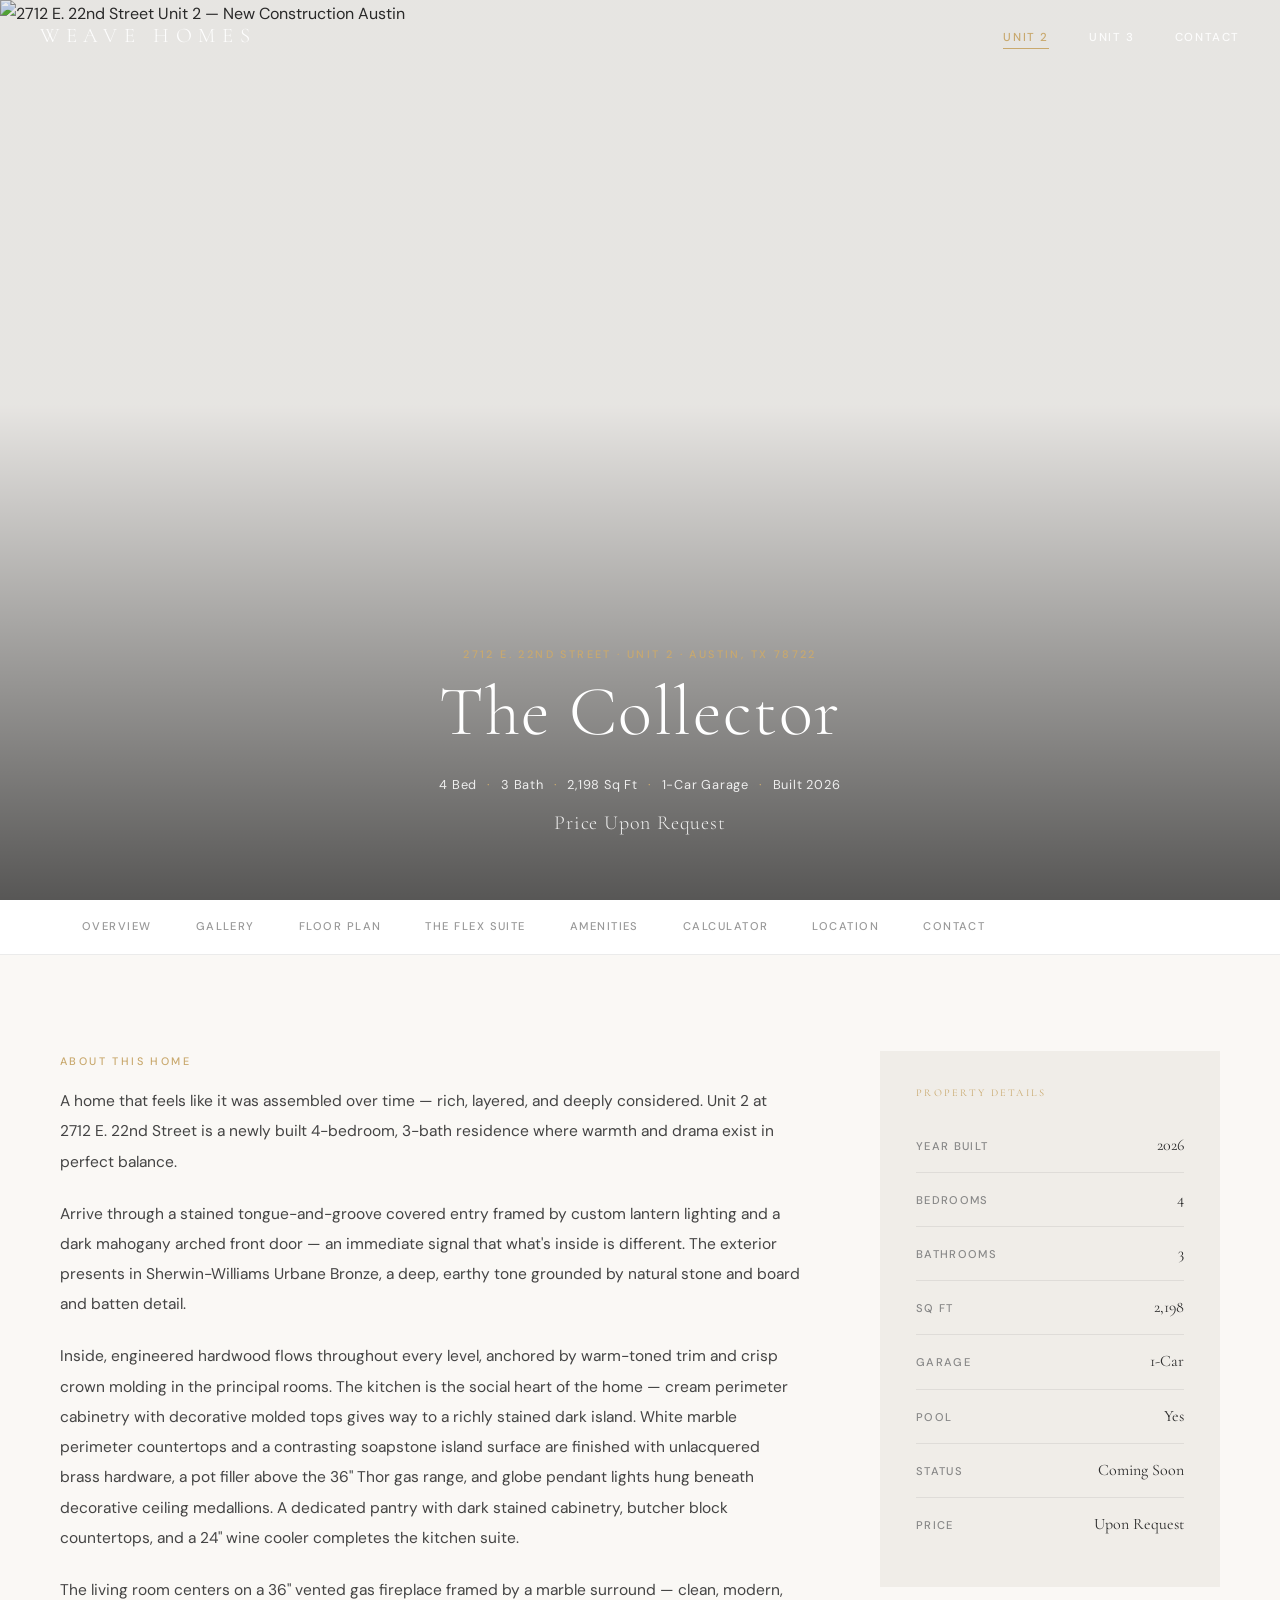
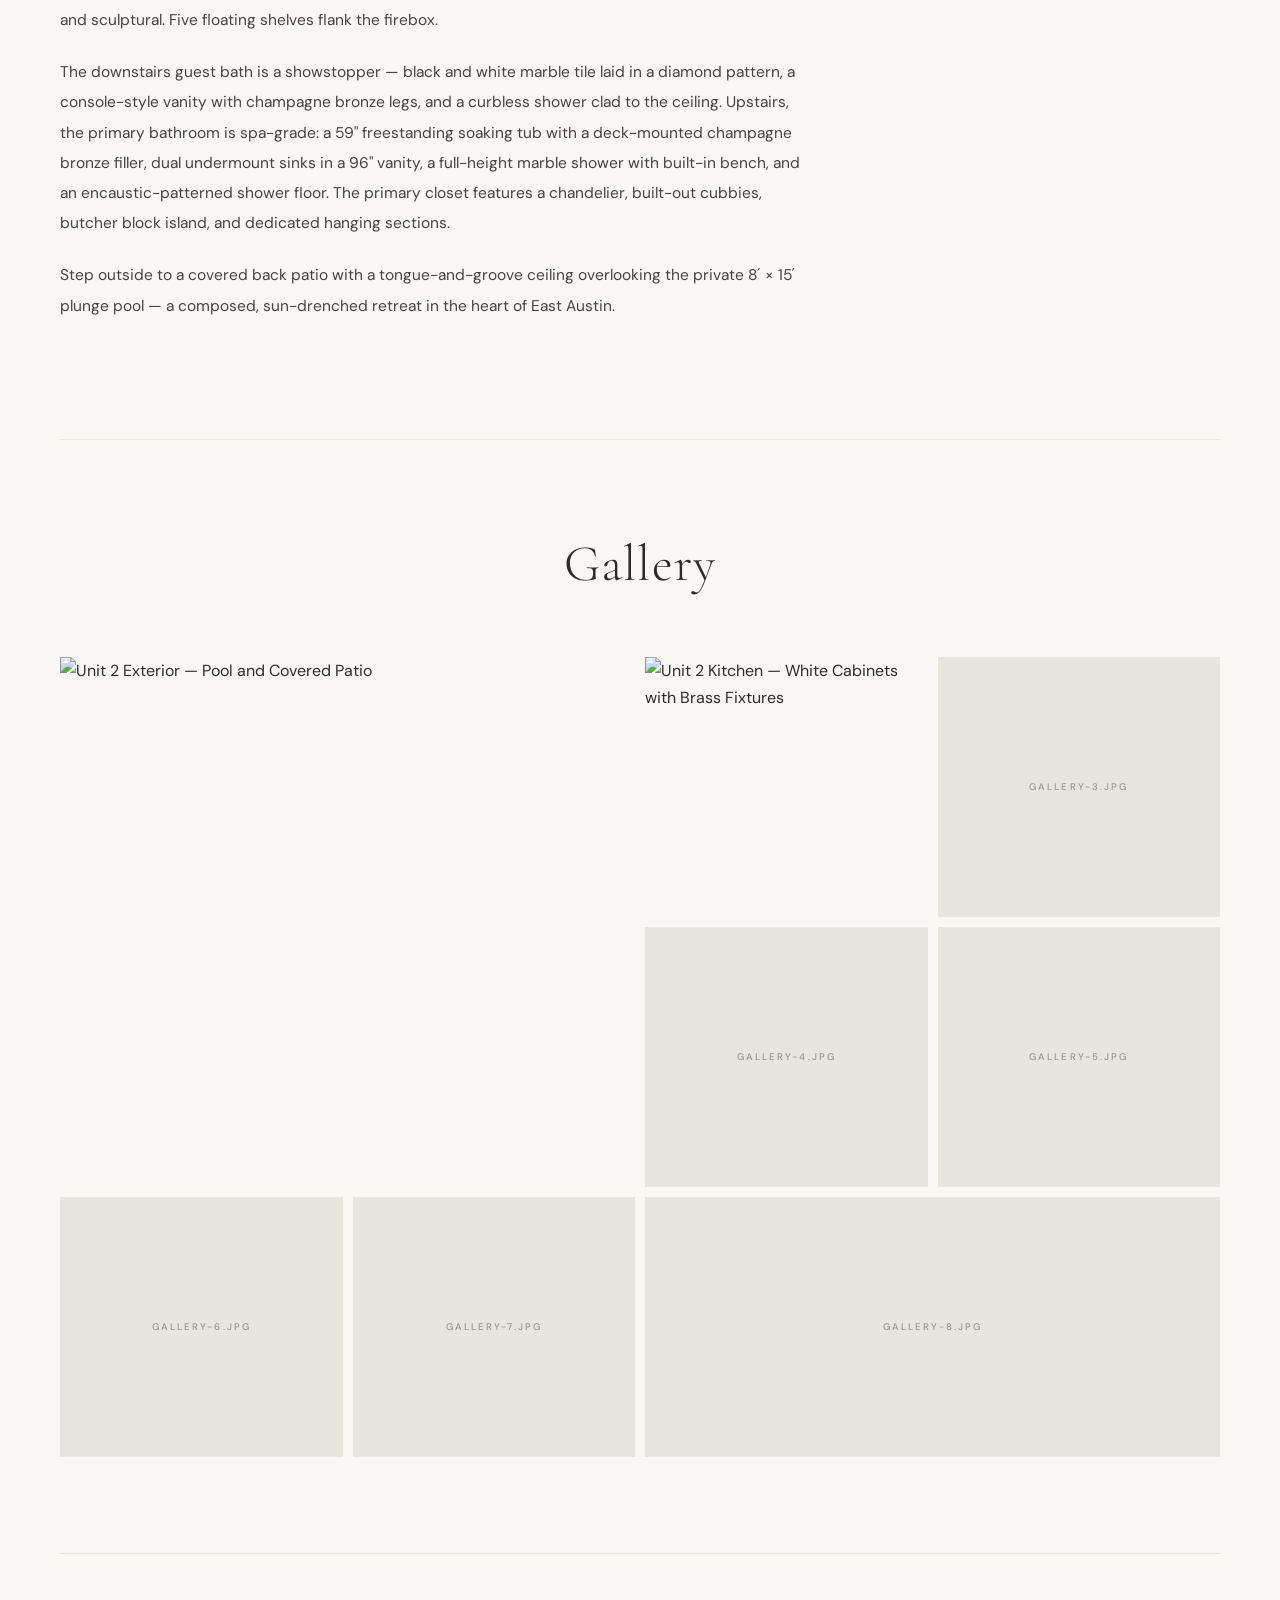
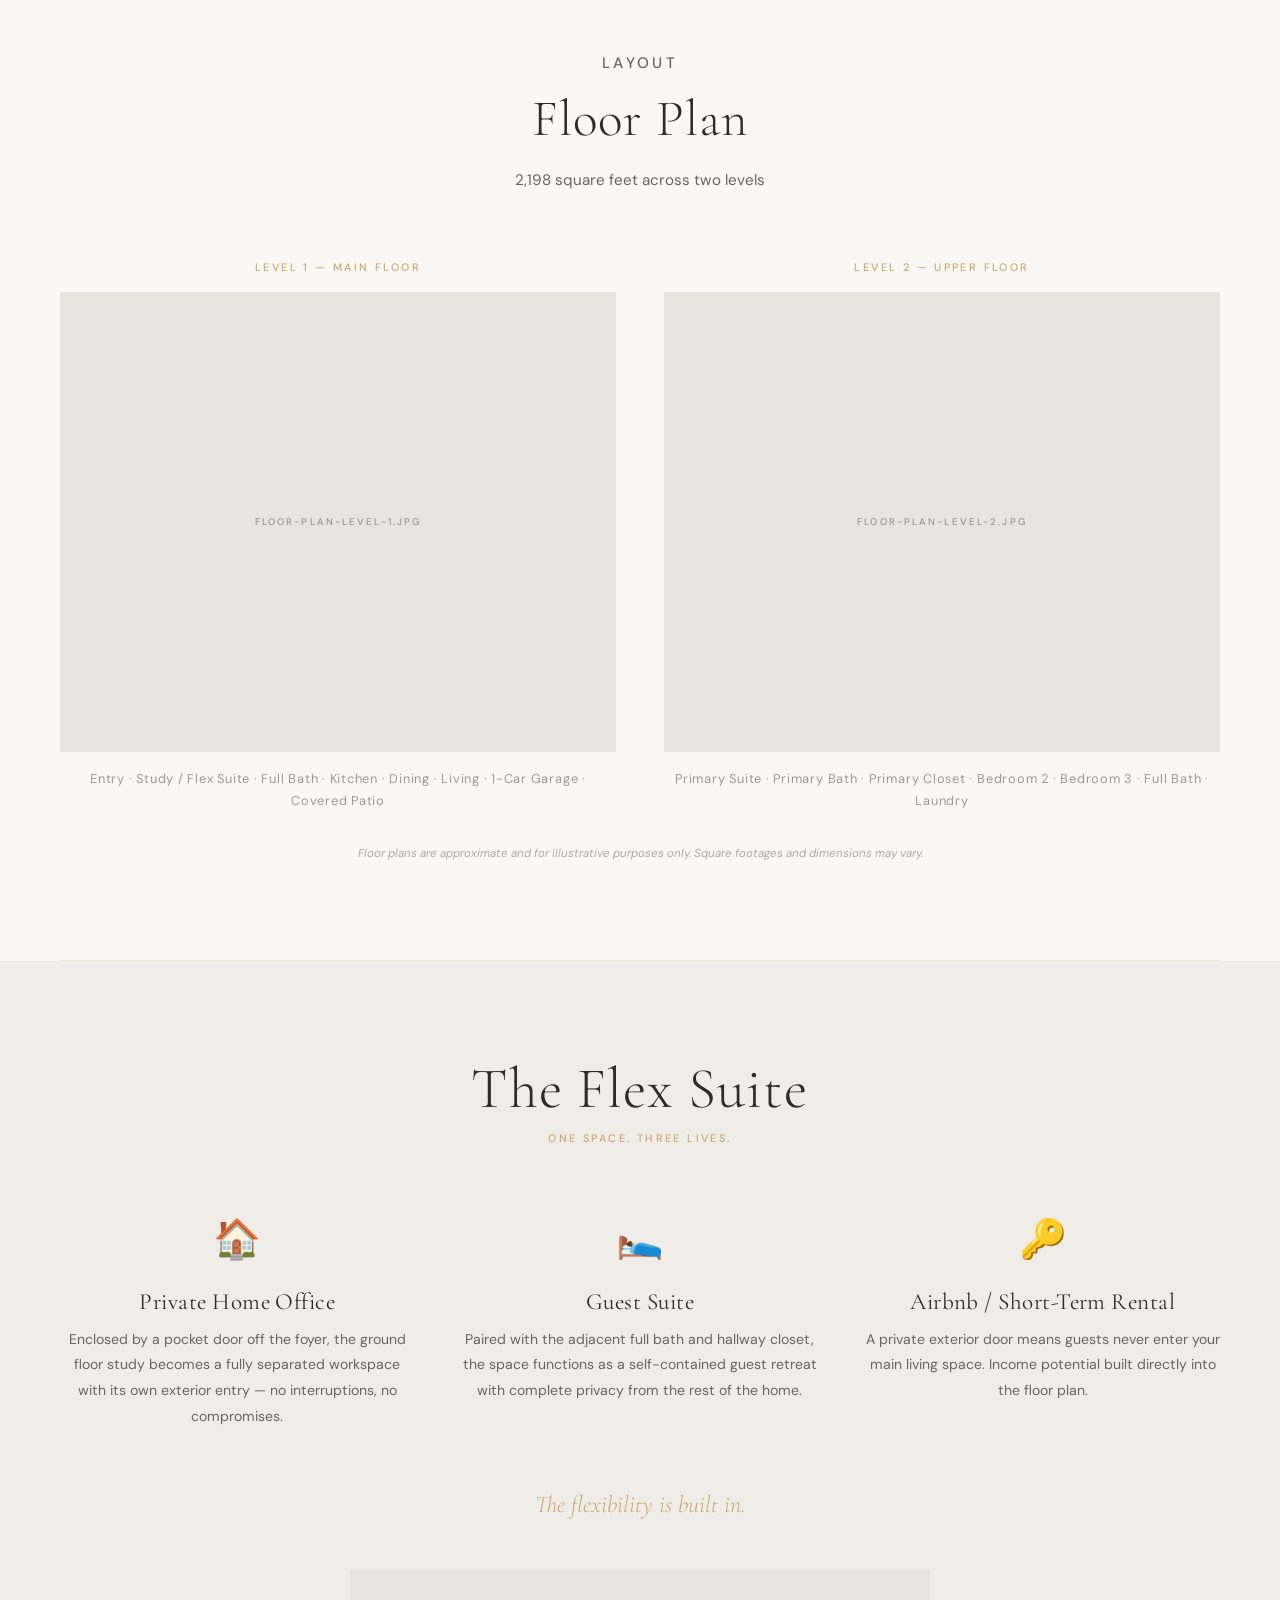
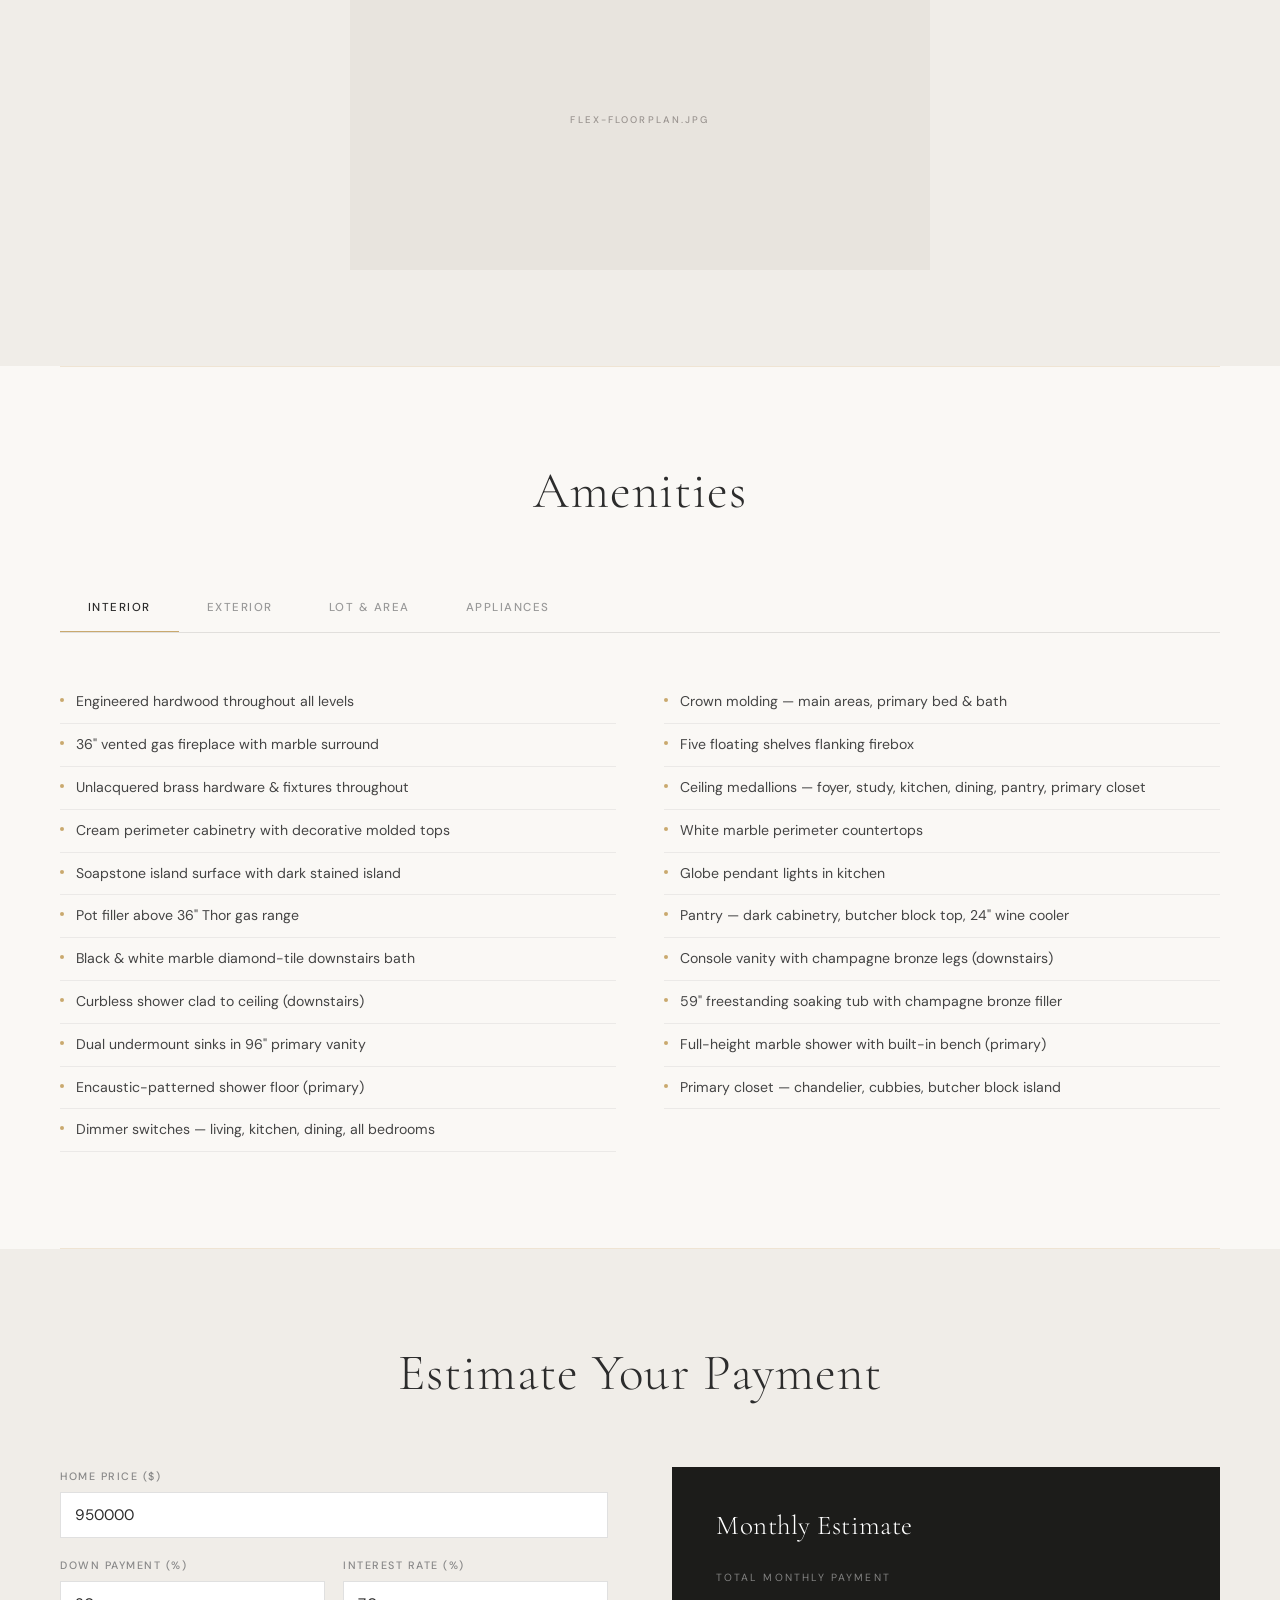
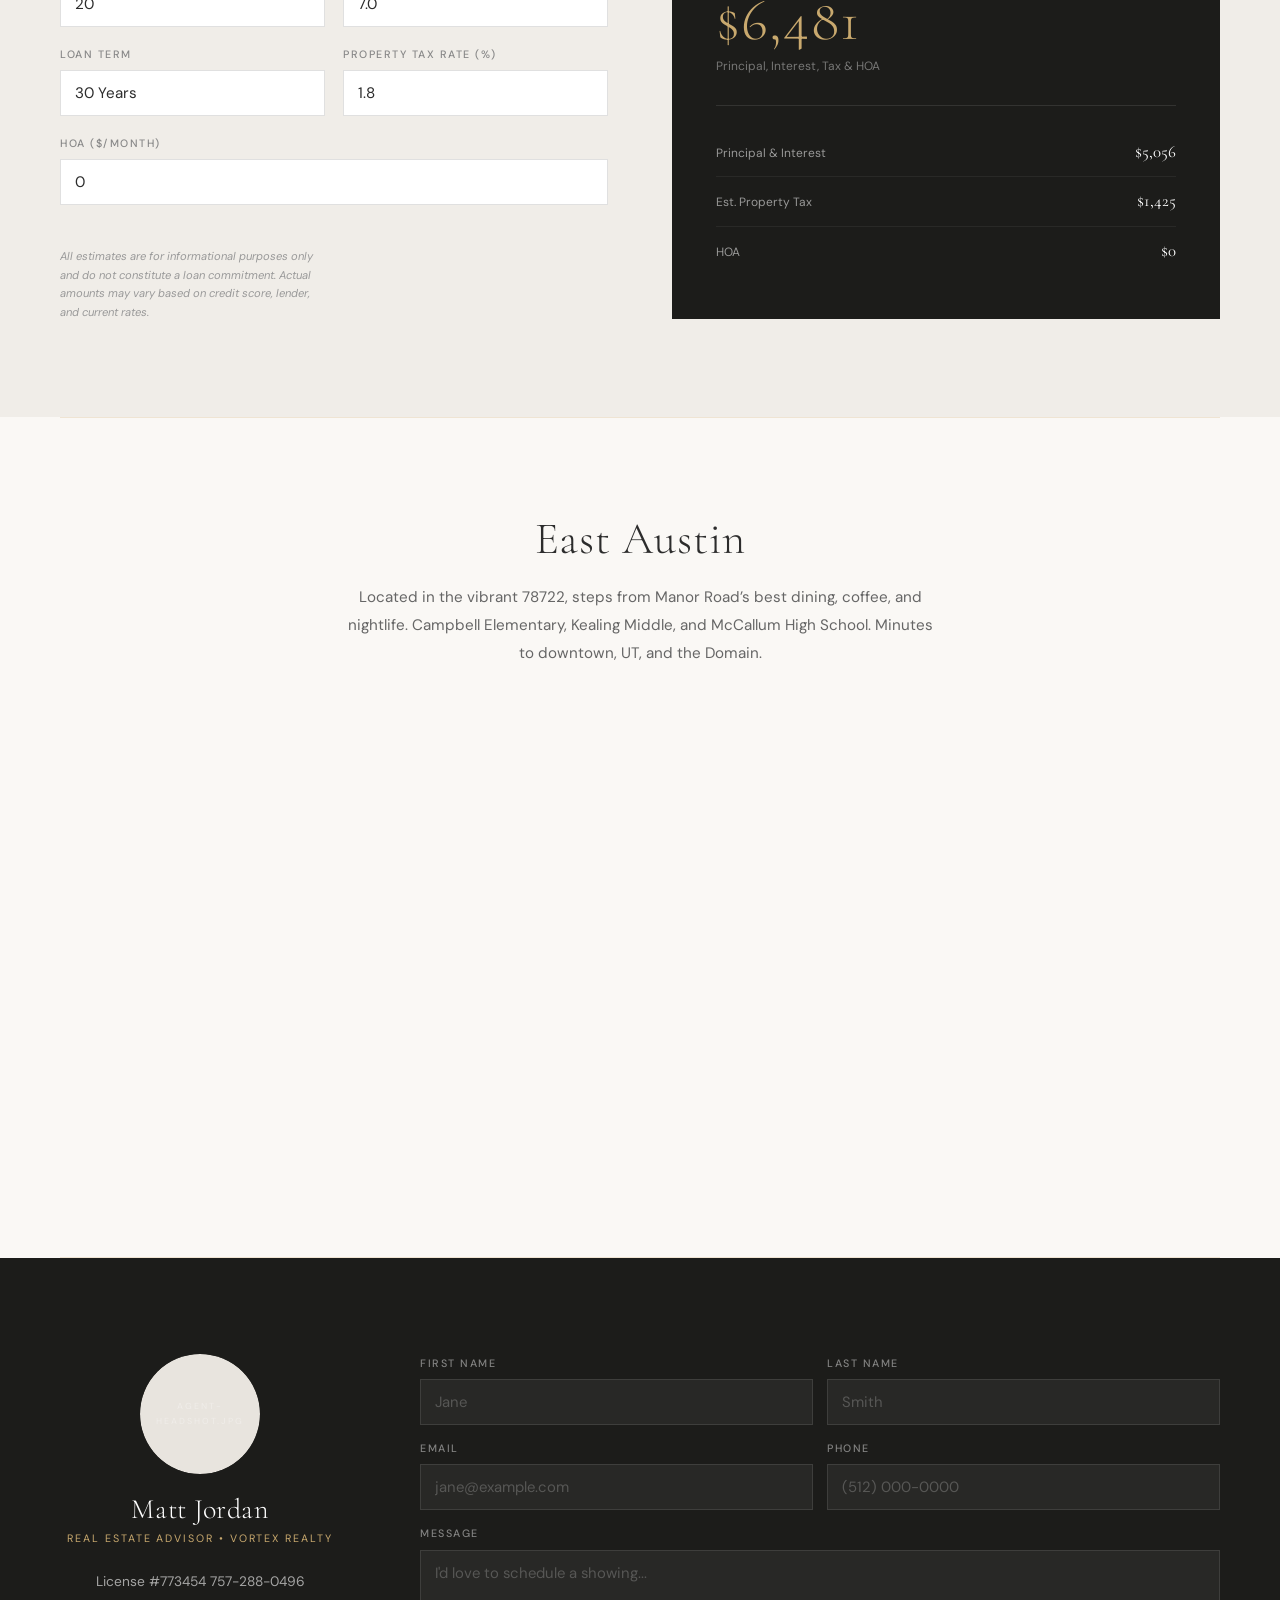
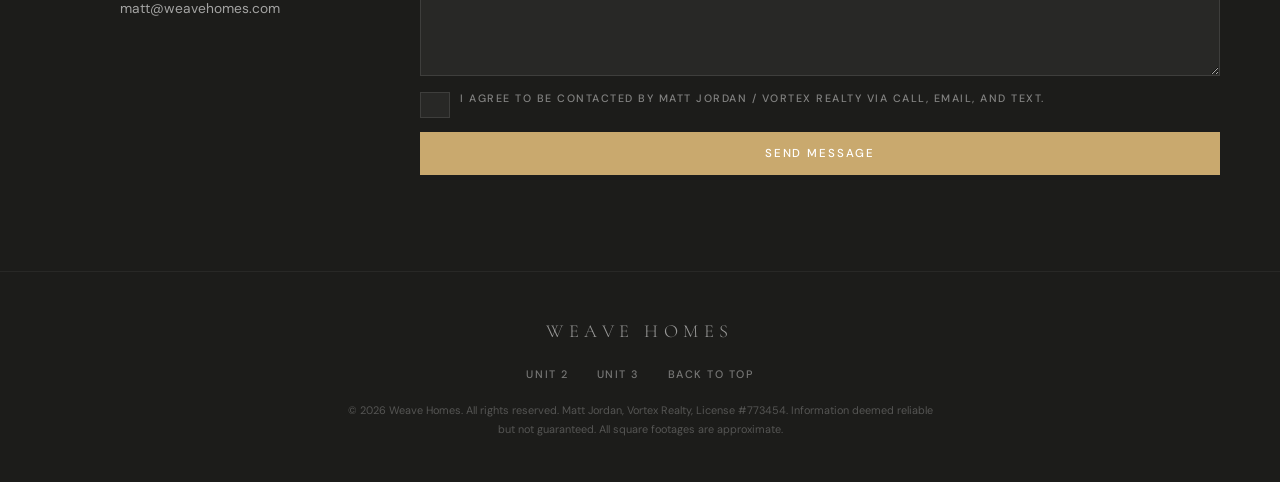
==== unit-2.html @ 33d16226 "Add files via upload" ====
<!DOCTYPE html>
<html lang="en">
<head>
  <meta charset="UTF-8">
  <meta name="viewport" content="width=device-width, initial-scale=1.0">
  <title>Unit 2 — The Collector · 2712 E. 22nd Street, Austin TX</title>
  <meta name="description" content="Unit 2 at 2712 E. 22nd Street, Austin TX 78722. 4 bed · 3 bath · 2,198 sq ft · 1-car garage · plunge pool. Newly built 2026. Price Upon Request.">

  <!-- Google Fonts -->
  <link rel="preconnect" href="https://fonts.googleapis.com">
  <link rel="preconnect" href="https://fonts.gstatic.com" crossorigin>
  <link href="https://fonts.googleapis.com/css2?family=Cormorant+Garamond:ital,wght@0,300;0,400;0,500;0,600;1,300;1,400;1,500&family=DM+Sans:wght@300;400;500&display=swap" rel="stylesheet">

  <link rel="stylesheet" href="styles.css">
</head>
<body>

  <!-- ==============================================
       NAVBAR
       ============================================== -->
  <nav class="navbar" id="navbar">
    <a href="index.html" class="nav-logo">Weave Homes</a>

    <ul class="nav-links">
      <li><a href="unit-2.html" class="active">Unit 2</a></li>
      <li><a href="unit-3.html">Unit 3</a></li>
      <li><a href="#contact">Contact</a></li>
    </ul>

    <button class="hamburger" aria-label="Toggle navigation">
      <span></span>
      <span></span>
      <span></span>
    </button>
  </nav>

  <!-- Mobile nav dropdown -->
  <div class="mobile-nav" id="mobile-nav">
    <a href="unit-2.html">Unit 2</a>
    <a href="unit-3.html">Unit 3</a>
    <a href="#contact">Contact</a>
  </div>


  <!-- ==============================================
       HERO — UNIT 2
       Text anchor: bottom-left
       ============================================== -->
  <section class="hero-unit">
    <div class="hero-media">
      <img src="images/2712-east-22nd-street-austin-new-construction-unit-2.webp" alt="2712 E. 22nd Street Unit 2 — New Construction Austin" class="hero-img">
    </div>
    <div class="hero-overlay">
      <div class="hero-unit-content">
        <p class="eyebrow">2712 E. 22nd Street &middot; Unit 2 &middot; Austin, TX 78722</p>
        <h1>The Collector</h1>
        <div class="hero-stats-bar">
          <span>4 Bed</span>
          <span>3 Bath</span>
          <span>2,198 Sq Ft</span>
          <span>1-Car Garage</span>
          <span>Built 2026</span>
        </div>
        <p class="hero-price">Price Upon Request</p>
      </div>
    </div>
  </section>


  <!-- ==============================================
       STICKY SUB-NAV
       ============================================== -->
  <nav class="subnav" id="subnav">
    <div class="subnav-inner">
      <a href="#overview">Overview</a>
      <a href="#gallery">Gallery</a>
      <a href="#floor-plan">Floor Plan</a>
      <a href="#flex-suite">The Flex Suite</a>
      <a href="#amenities">Amenities</a>
      <a href="#calculator">Calculator</a>
      <a href="#location">Location</a>
      <a href="#contact">Contact</a>
    </div>
  </nav>


  <!-- ==============================================
       OVERVIEW
       ============================================== -->
  <section class="section" id="overview">
    <div class="container">
      <div class="overview-grid">

        <!-- Description -->
        <div class="overview-description fade-in">
          <p class="eyebrow" style="margin-bottom:14px;">About This Home</p>
          <p>A home that feels like it was assembled over time — rich, layered, and deeply considered. Unit 2 at 2712 E. 22nd Street is a newly built 4-bedroom, 3-bath residence where warmth and drama exist in perfect balance.</p>
          <p>Arrive through a stained tongue-and-groove covered entry framed by custom lantern lighting and a dark mahogany arched front door — an immediate signal that what's inside is different. The exterior presents in Sherwin-Williams Urbane Bronze, a deep, earthy tone grounded by natural stone and board and batten detail.</p>
          <p>Inside, engineered hardwood flows throughout every level, anchored by warm-toned trim and crisp crown molding in the principal rooms. The kitchen is the social heart of the home — cream perimeter cabinetry with decorative molded tops gives way to a richly stained dark island. White marble perimeter countertops and a contrasting soapstone island surface are finished with unlacquered brass hardware, a pot filler above the 36" Thor gas range, and globe pendant lights hung beneath decorative ceiling medallions. A dedicated pantry with dark stained cabinetry, butcher block countertops, and a 24" wine cooler completes the kitchen suite.</p>
          <p>The living room centers on a 36" vented gas fireplace framed by a marble surround — clean, modern, and sculptural. Five floating shelves flank the firebox.</p>
          <p>The downstairs guest bath is a showstopper — black and white marble tile laid in a diamond pattern, a console-style vanity with champagne bronze legs, and a curbless shower clad to the ceiling. Upstairs, the primary bathroom is spa-grade: a 59" freestanding soaking tub with a deck-mounted champagne bronze filler, dual undermount sinks in a 96" vanity, a full-height marble shower with built-in bench, and an encaustic-patterned shower floor. The primary closet features a chandelier, built-out cubbies, butcher block island, and dedicated hanging sections.</p>
          <p>Step outside to a covered back patio with a tongue-and-groove ceiling overlooking the private 8&prime; &times; 15&prime; plunge pool — a composed, sun-drenched retreat in the heart of East Austin.</p>
        </div>

        <!-- Key stats panel -->
        <aside class="stats-panel fade-in delay-2">
          <h3>Property Details</h3>
          <div class="stat-row">
            <span class="stat-label">Year Built</span>
            <span class="stat-value">2026</span>
          </div>
          <div class="stat-row">
            <span class="stat-label">Bedrooms</span>
            <span class="stat-value">4</span>
          </div>
          <div class="stat-row">
            <span class="stat-label">Bathrooms</span>
            <span class="stat-value">3</span>
          </div>
          <div class="stat-row">
            <span class="stat-label">Sq Ft</span>
            <span class="stat-value">2,198</span>
          </div>
          <div class="stat-row">
            <span class="stat-label">Garage</span>
            <span class="stat-value">1-Car</span>
          </div>
          <div class="stat-row">
            <span class="stat-label">Pool</span>
            <span class="stat-value">Yes</span>
          </div>
          <div class="stat-row">
            <span class="stat-label">Status</span>
            <span class="stat-value">Coming Soon</span>
          </div>
          <div class="stat-row">
            <span class="stat-label">Price</span>
            <span class="stat-value">Upon Request</span>
          </div>
        </aside>

      </div>
    </div>
  </section>

  <div class="container"><div class="gold-rule-full"></div></div>


  <!-- ==============================================
       GALLERY
       ============================================== -->
  <section class="section" id="gallery">
    <div class="container">

      <div class="section-title fade-in">
        <h2>Gallery</h2>
      </div>

      <div class="gallery-grid fade-in">
        <div class="gallery-item" data-index="0">
          <img src="images/east-austin-secluded-french-villa-taupe-exterior-pool.webp" alt="Unit 2 Exterior — Pool and Covered Patio" class="gallery-img">
        </div>
        <div class="gallery-item" data-index="1">
          <img src="images/east-austin-french-villa-kitchen-white-cabinets-brass-fixtures.webp" alt="Unit 2 Kitchen — White Cabinets with Brass Fixtures" class="gallery-img">
        </div>
        <div class="gallery-item" data-index="2">
          <div class="img-placeholder">gallery-3.jpg</div>
        </div>
        <div class="gallery-item" data-index="3">
          <div class="img-placeholder">gallery-4.jpg</div>
        </div>
        <div class="gallery-item" data-index="4">
          <div class="img-placeholder">gallery-5.jpg</div>
        </div>
        <div class="gallery-item" data-index="5">
          <div class="img-placeholder">gallery-6.jpg</div>
        </div>
        <div class="gallery-item" data-index="6">
          <div class="img-placeholder">gallery-7.jpg</div>
        </div>
        <div class="gallery-item" data-index="7">
          <div class="img-placeholder">gallery-8.jpg</div>
        </div>
      </div>

    </div>
  </section>

  <!-- Lightbox -->
  <div class="lightbox" id="lightbox" role="dialog" aria-modal="true" aria-label="Image gallery">
    <div class="lightbox-inner">
      <button class="lightbox-close" aria-label="Close gallery">&#x2715; Close</button>
      <div class="lightbox-content"></div>
      <button class="lightbox-prev" aria-label="Previous image">&#8592;</button>
      <button class="lightbox-next" aria-label="Next image">&#8594;</button>
    </div>
    <p class="lightbox-caption"></p>
  </div>

  <div class="container"><div class="gold-rule-full"></div></div>


  <!-- ==============================================
       FLOOR PLAN
       ============================================== -->
  <section class="section" id="floor-plan">
    <div class="container">

      <div class="section-title fade-in">
        <p class="eyebrow">Layout</p>
        <h2>Floor Plan</h2>
        <p>2,198 square feet across two levels</p>
      </div>

      <div class="floorplan-grid fade-in">

        <div class="floorplan-level">
          <p class="eyebrow floorplan-level-label">Level 1 &mdash; Main Floor</p>
          <div class="img-placeholder floorplan-img">floor-plan-level-1.jpg</div>
          <p class="floorplan-rooms">Entry &middot; Study / Flex Suite &middot; Full Bath &middot; Kitchen &middot; Dining &middot; Living &middot; 1-Car Garage &middot; Covered Patio</p>
        </div>

        <div class="floorplan-level">
          <p class="eyebrow floorplan-level-label">Level 2 &mdash; Upper Floor</p>
          <div class="img-placeholder floorplan-img">floor-plan-level-2.jpg</div>
          <p class="floorplan-rooms">Primary Suite &middot; Primary Bath &middot; Primary Closet &middot; Bedroom 2 &middot; Bedroom 3 &middot; Full Bath &middot; Laundry</p>
        </div>

      </div>

      <p class="floorplan-disclaimer fade-in">Floor plans are approximate and for illustrative purposes only. Square footages and dimensions may vary.</p>

    </div>
  </section>

  <div class="container"><div class="gold-rule-full"></div></div>


  <!-- ==============================================
       THE FLEX SUITE — FEATURED CALLOUT
       ============================================== -->
  <section class="flex-suite-section" id="flex-suite">
    <div class="container">

      <div class="flex-suite-header fade-in">
        <h2>The Flex Suite</h2>
        <p class="eyebrow" style="margin-top:8px;">One Space. Three Lives.</p>
      </div>

      <div class="flex-cols">

        <div class="flex-col fade-in delay-1">
          <span class="flex-icon" aria-hidden="true">&#127968;</span>
          <h3>Private Home Office</h3>
          <p>Enclosed by a pocket door off the foyer, the ground floor study becomes a fully separated workspace with its own exterior entry — no interruptions, no compromises.</p>
        </div>

        <div class="flex-col fade-in delay-2">
          <span class="flex-icon" aria-hidden="true">&#128716;</span>
          <h3>Guest Suite</h3>
          <p>Paired with the adjacent full bath and hallway closet, the space functions as a self-contained guest retreat with complete privacy from the rest of the home.</p>
        </div>

        <div class="flex-col fade-in delay-3">
          <span class="flex-icon" aria-hidden="true">&#128273;</span>
          <h3>Airbnb / Short-Term Rental</h3>
          <p>A private exterior door means guests never enter your main living space. Income potential built directly into the floor plan.</p>
        </div>

      </div>

      <p class="flex-tagline fade-in">The flexibility is built in.</p>

      <div class="flex-fp-wrap fade-in">
        <div class="img-placeholder" style="height:300px;">flex-floorplan.jpg</div>
      </div>

    </div>
  </section>

  <div class="container"><div class="gold-rule-full"></div></div>


  <!-- ==============================================
       AMENITIES — TABBED INTERFACE
       ============================================== -->
  <section class="section" id="amenities">
    <div class="container">

      <div class="section-title fade-in">
        <h2>Amenities</h2>
      </div>

      <div data-tabs class="fade-in">

        <div class="tabs-nav" role="tablist">
          <button class="tab-btn active" role="tab" aria-selected="true">Interior</button>
          <button class="tab-btn" role="tab" aria-selected="false">Exterior</button>
          <button class="tab-btn" role="tab" aria-selected="false">Lot &amp; Area</button>
          <button class="tab-btn" role="tab" aria-selected="false">Appliances</button>
        </div>

        <!-- INTERIOR -->
        <div class="tab-panel active" role="tabpanel">
          <ul class="amenity-list">
            <li class="amenity-item">Engineered hardwood throughout all levels</li>
            <li class="amenity-item">Crown molding — main areas, primary bed &amp; bath</li>
            <li class="amenity-item">36&quot; vented gas fireplace with marble surround</li>
            <li class="amenity-item">Five floating shelves flanking firebox</li>
            <li class="amenity-item">Unlacquered brass hardware &amp; fixtures throughout</li>
            <li class="amenity-item">Ceiling medallions — foyer, study, kitchen, dining, pantry, primary closet</li>
            <li class="amenity-item">Cream perimeter cabinetry with decorative molded tops</li>
            <li class="amenity-item">White marble perimeter countertops</li>
            <li class="amenity-item">Soapstone island surface with dark stained island</li>
            <li class="amenity-item">Globe pendant lights in kitchen</li>
            <li class="amenity-item">Pot filler above 36&quot; Thor gas range</li>
            <li class="amenity-item">Pantry — dark cabinetry, butcher block top, 24&quot; wine cooler</li>
            <li class="amenity-item">Black &amp; white marble diamond-tile downstairs bath</li>
            <li class="amenity-item">Console vanity with champagne bronze legs (downstairs)</li>
            <li class="amenity-item">Curbless shower clad to ceiling (downstairs)</li>
            <li class="amenity-item">59&quot; freestanding soaking tub with champagne bronze filler</li>
            <li class="amenity-item">Dual undermount sinks in 96&quot; primary vanity</li>
            <li class="amenity-item">Full-height marble shower with built-in bench (primary)</li>
            <li class="amenity-item">Encaustic-patterned shower floor (primary)</li>
            <li class="amenity-item">Primary closet — chandelier, cubbies, butcher block island</li>
            <li class="amenity-item">Dimmer switches — living, kitchen, dining, all bedrooms</li>
          </ul>
        </div>

        <!-- EXTERIOR -->
        <div class="tab-panel" role="tabpanel">
          <ul class="amenity-list">
            <li class="amenity-item">SW Urbane Bronze stucco with natural stone accents</li>
            <li class="amenity-item">Board &amp; batten siding, trim, soffit, fascia</li>
            <li class="amenity-item">Tongue &amp; groove porch ceiling</li>
            <li class="amenity-item">Arched mahogany front door with custom stain</li>
            <li class="amenity-item">Custom lantern entry lighting</li>
            <li class="amenity-item">Black garage door</li>
            <li class="amenity-item">Custom house number plaque</li>
            <li class="amenity-item">Paver walkway to front door</li>
            <li class="amenity-item">Horizontal wood privacy fencing</li>
            <li class="amenity-item">8&prime; &times; 15&prime; private plunge pool</li>
            <li class="amenity-item">Covered back patio with tongue &amp; groove ceiling</li>
          </ul>
        </div>

        <!-- LOT & AREA -->
        <div class="tab-panel" role="tabpanel">
          <div class="stats-grid-tab">
            <div class="stat-row"><span class="stat-label">Status</span><span class="stat-value">Coming Soon</span></div>
            <div class="stat-row"><span class="stat-label">Year Built</span><span class="stat-value">2026</span></div>
            <div class="stat-row"><span class="stat-label">Architecture</span><span class="stat-value">Modern Provençal</span></div>
            <div class="stat-row"><span class="stat-label">Type</span><span class="stat-value">New Construction</span></div>
            <div class="stat-row"><span class="stat-label">Elementary</span><span class="stat-value">Campbell Elementary</span></div>
            <div class="stat-row"><span class="stat-label">School District</span><span class="stat-value">Austin ISD</span></div>
            <div class="stat-row"><span class="stat-label">Middle School</span><span class="stat-value">Kealing Middle School</span></div>
            <div class="stat-row"><span class="stat-label">High School</span><span class="stat-value">McCallum High School</span></div>
          </div>
        </div>

        <!-- APPLIANCES -->
        <div class="tab-panel" role="tabpanel">
          <ul class="amenity-list">
            <li class="amenity-item">Thor 36&quot; counter-depth refrigerator</li>
            <li class="amenity-item">Thor 36&quot; gas range</li>
            <li class="amenity-item">Thor 30&quot; built-in microwave (lower, right of refrigerator)</li>
            <li class="amenity-item">Bosch dishwasher</li>
            <li class="amenity-item">42&quot; custom vent hood</li>
            <li class="amenity-item">24&quot; wine cooler (pantry)</li>
            <li class="amenity-item">LG washer + dryer</li>
            <li class="amenity-item">Tankless water heater</li>
          </ul>
        </div>

      </div>
    </div>
  </section>

  <div class="container"><div class="gold-rule-full"></div></div>


  <!-- ==============================================
       MORTGAGE CALCULATOR
       ============================================== -->
  <section class="section section-alt" id="calculator">
    <div class="container">

      <div class="section-title fade-in">
        <h2>Estimate Your Payment</h2>
      </div>

      <div class="calc-grid fade-in" id="mortgage-calc">

        <div class="calc-form">
          <div class="form-group span-2">
            <label for="calc-price">Home Price ($)</label>
            <input type="number" id="calc-price" value="950000" min="0" step="1000">
          </div>
          <div class="form-group">
            <label for="calc-down">Down Payment (%)</label>
            <input type="number" id="calc-down" value="20" min="0" max="100" step="0.5">
          </div>
          <div class="form-group">
            <label for="calc-rate">Interest Rate (%)</label>
            <input type="number" id="calc-rate" value="7.0" min="0" max="30" step="0.1">
          </div>
          <div class="form-group">
            <label for="calc-term">Loan Term</label>
            <select id="calc-term">
              <option value="10">10 Years</option>
              <option value="15">15 Years</option>
              <option value="20">20 Years</option>
              <option value="25">25 Years</option>
              <option value="30" selected>30 Years</option>
            </select>
          </div>
          <div class="form-group">
            <label for="calc-tax">Property Tax Rate (%)</label>
            <input type="number" id="calc-tax" value="1.8" min="0" step="0.01">
          </div>
          <div class="form-group span-2">
            <label for="calc-hoa">HOA ($/month)</label>
            <input type="number" id="calc-hoa" value="0" min="0" step="10">
          </div>
          <p class="calc-disclaimer span-2">
            All estimates are for informational purposes only and do not constitute a loan commitment. Actual amounts may vary based on credit score, lender, and current rates.
          </p>
        </div>

        <div class="calc-results">
          <h3>Monthly Estimate</h3>
          <div class="result-main">
            <p class="result-label">Total Monthly Payment</p>
            <p class="result-total" id="result-total">—</p>
            <p class="result-sub">Principal, Interest, Tax &amp; HOA</p>
          </div>
          <div class="result-breakdown">
            <div class="result-line">
              <span class="rl-label">Principal &amp; Interest</span>
              <span class="rl-value" id="result-pi">—</span>
            </div>
            <div class="result-line">
              <span class="rl-label">Est. Property Tax</span>
              <span class="rl-value" id="result-tax">—</span>
            </div>
            <div class="result-line">
              <span class="rl-label">HOA</span>
              <span class="rl-value" id="result-hoa">—</span>
            </div>
          </div>
        </div>

      </div>
    </div>
  </section>

  <div class="container"><div class="gold-rule-full"></div></div>


  <!-- ==============================================
       LOCATION
       ============================================== -->
  <section class="section location-section" id="location">
    <div class="container">
      <div class="fade-in">
        <h2>East Austin</h2>
        <p>Located in the vibrant 78722, steps from Manor Road&rsquo;s best dining, coffee, and nightlife. Campbell Elementary, Kealing Middle, and McCallum High School. Minutes to downtown, UT, and the Domain.</p>
      </div>
      <div class="map-wrap fade-in">
        <iframe
          src="https://maps.google.com/maps?q=2712+E+22nd+St+Austin+TX+78722&output=embed"
          width="100%"
          height="450"
          style="border:0;"
          allowfullscreen=""
          loading="lazy"
          title="Map of 2712 E. 22nd Street, Austin TX 78722">
        </iframe>
      </div>
    </div>
  </section>

  <div class="container"><div class="gold-rule-full"></div></div>


  <!-- ==============================================
       CONTACT
       ============================================== -->
  <section class="section section-dark" id="contact">
    <div class="container">
      <div class="contact-grid">

        <div class="agent-bio fade-in">
          <div class="agent-headshot-wrap">
            <div class="img-placeholder">agent-headshot.jpg</div>
          </div>
          <h3>Matt Jordan</h3>
          <p class="agent-title">Real Estate Advisor &bull; Vortex Realty</p>
          <div class="agent-details">
            <span>License #773454</span>
            <a href="tel:7572880496">757-288-0496</a>
            <a href="mailto:matt@weavehomes.com">matt@weavehomes.com</a>
          </div>
        </div>

        <div class="fade-in delay-2">
          <form class="contact-form" action="mailto:matt@weavehomes.com" method="post" enctype="text/plain">
            <div class="form-group">
              <label for="first-name">First Name</label>
              <input type="text" id="first-name" name="first_name" placeholder="Jane" required>
            </div>
            <div class="form-group">
              <label for="last-name">Last Name</label>
              <input type="text" id="last-name" name="last_name" placeholder="Smith" required>
            </div>
            <div class="form-group">
              <label for="email">Email</label>
              <input type="email" id="email" name="email" placeholder="jane@example.com" required>
            </div>
            <div class="form-group">
              <label for="phone">Phone</label>
              <input type="tel" id="phone" name="phone" placeholder="(512) 000-0000">
            </div>
            <div class="form-group span-2">
              <label for="message">Message</label>
              <textarea id="message" name="message" rows="5" placeholder="I&apos;d love to schedule a showing..."></textarea>
            </div>
            <div class="form-group span-2">
              <label class="checkbox-label">
                <input type="checkbox" name="consent" required>
                I agree to be contacted by Matt Jordan / Vortex Realty via call, email, and text.
              </label>
            </div>
            <div class="form-group span-2">
              <button type="submit" class="btn btn-gold">Send Message</button>
            </div>
          </form>
        </div>

      </div>
    </div>
  </section>


  <!-- ==============================================
       FOOTER
       ============================================== -->
  <footer class="site-footer">
    <div class="container">
      <div class="footer-inner">
        <span class="footer-logo">Weave Homes</span>
        <nav class="footer-nav">
          <a href="unit-2.html">Unit 2</a>
          <a href="unit-3.html">Unit 3</a>
          <a href="#">Back to Top</a>
        </nav>
        <p class="footer-legal">
          &copy; 2026 Weave Homes. All rights reserved.
          Matt Jordan, Vortex Realty, License #773454.
          Information deemed reliable but not guaranteed. All square footages are approximate.
        </p>
      </div>
    </div>
  </footer>

  <script src="script.js"></script>
</body>
</html>
---- styles.css ----
/* ==============================================
   STYLES.CSS — WEAVE HOMES
   Modern Provençal Property Listing Site
   2712 E. 22nd Street, Austin, TX 78722
   ============================================== */

/* --- GOOGLE FONTS --- */
@import url('https://fonts.googleapis.com/css2?family=Cormorant+Garamond:ital,wght@0,300;0,400;0,500;0,600;1,300;1,400;1,500&family=DM+Sans:wght@300;400;500&display=swap');

/* --- CSS VARIABLES --- */
:root {
  --bg:          #FAF8F5;
  --text:        #2C2C2C;
  --gold:        #C9A96E;
  --stone:       #F0EDE8;
  --dark:        #1C1C1A;
  --white:       #FFFFFF;
  --ph-bg:       #E8E4DE;  /* placeholder background */
  --ph-text:     #9A9490;  /* placeholder text */

  --font-serif:  'Cormorant Garamond', Georgia, serif;
  --font-sans:   'DM Sans', system-ui, sans-serif;

  --nav-h:       72px;
  --section-pad: 96px;
  --max-w:       1240px;
  --gutter:      40px;

  --ease:        0.3s ease;
  --ease-slow:   0.65s ease;
}

/* --- RESET & BASE --- */
*, *::before, *::after { box-sizing: border-box; margin: 0; padding: 0; }

html { scroll-behavior: smooth; font-size: 16px; }

body {
  font-family: var(--font-sans);
  background: var(--bg);
  color: var(--text);
  line-height: 1.7;
  overflow-x: hidden;
}

img { max-width: 100%; display: block; }
a   { color: inherit; text-decoration: none; }
ul  { list-style: none; }

/* --- TYPOGRAPHY --- */
h1, h2, h3, h4 {
  font-family: var(--font-serif);
  font-weight: 400;
  line-height: 1.12;
  letter-spacing: 0.02em;
}

/* Small gold spaced-caps label used throughout */
.eyebrow {
  font-family: var(--font-sans);
  font-size: 0.68rem;
  font-weight: 500;
  letter-spacing: 0.22em;
  text-transform: uppercase;
  color: var(--gold);
}

/* --- CONTAINER --- */
.container {
  max-width: var(--max-w);
  margin: 0 auto;
  padding: 0 var(--gutter);
}

/* --- DIVIDERS --- */
.gold-rule {
  width: 56px;
  height: 1px;
  background: var(--gold);
  margin: 0 auto;
}
.gold-rule-full {
  width: 100%;
  height: 1px;
  background: var(--gold);
  opacity: 0.25;
  margin: 0;
}


/* ==============================================
   IMAGE PLACEHOLDERS
   ============================================== */
.img-placeholder {
  background: var(--ph-bg);
  display: flex;
  align-items: center;
  justify-content: center;
  width: 100%;
  height: 100%;
  color: var(--ph-text);
  font-family: var(--font-sans);
  font-size: 0.6rem;
  font-weight: 500;
  letter-spacing: 0.22em;
  text-transform: uppercase;
  text-align: center;
  padding: 8px;
}


/* ==============================================
   NAVBAR
   ============================================== */
.navbar {
  position: fixed;
  top: 0; left: 0; right: 0;
  z-index: 1000;
  height: var(--nav-h);
  padding: 0 var(--gutter);
  display: flex;
  align-items: center;
  justify-content: space-between;
  transition: background var(--ease), box-shadow var(--ease);
  background: transparent;
}

.navbar.scrolled {
  background: var(--white);
  box-shadow: 0 1px 0 rgba(0,0,0,0.07);
}

/* Logo */
.nav-logo {
  font-family: var(--font-serif);
  font-size: 1.3rem;
  font-weight: 300;
  letter-spacing: 0.32em;
  text-transform: uppercase;
  color: rgba(255,255,255,0.95);
  transition: color var(--ease);
}
.navbar.scrolled .nav-logo { color: var(--text); }

/* Desktop links */
.nav-links {
  display: flex;
  gap: 40px;
  align-items: center;
}
.nav-links a {
  font-family: var(--font-sans);
  font-size: 0.72rem;
  font-weight: 500;
  letter-spacing: 0.14em;
  text-transform: uppercase;
  color: rgba(255,255,255,0.88);
  transition: color var(--ease);
  position: relative;
}
.navbar.scrolled .nav-links a { color: var(--text); }

/* Gold underline on hover / active */
.nav-links a::after {
  content: '';
  position: absolute;
  bottom: -4px;
  left: 0;
  width: 0;
  height: 1px;
  background: var(--gold);
  transition: width var(--ease);
}
.nav-links a:hover::after,
.nav-links a.active::after { width: 100%; }
.nav-links a:hover,
.nav-links a.active { color: var(--gold); }
.navbar.scrolled .nav-links a:hover,
.navbar.scrolled .nav-links a.active { color: var(--gold); }

/* Hamburger button */
.hamburger {
  display: none;
  flex-direction: column;
  gap: 5px;
  cursor: pointer;
  background: none;
  border: none;
  padding: 4px;
}
.hamburger span {
  display: block;
  width: 24px;
  height: 1.5px;
  background: rgba(255,255,255,0.9);
  transition: all var(--ease);
}
.navbar.scrolled .hamburger span { background: var(--text); }

/* Mobile dropdown nav */
.mobile-nav {
  display: none;
  position: fixed;
  top: var(--nav-h);
  left: 0; right: 0;
  background: var(--white);
  z-index: 999;
  padding: 16px var(--gutter) 24px;
  border-top: 1px solid rgba(0,0,0,0.07);
  box-shadow: 0 12px 32px rgba(0,0,0,0.1);
  transform: translateY(-8px);
  opacity: 0;
  transition: transform var(--ease), opacity var(--ease);
  pointer-events: none;
}
.mobile-nav.open {
  display: block;
  transform: translateY(0);
  opacity: 1;
  pointer-events: all;
}
.mobile-nav a {
  display: block;
  font-family: var(--font-sans);
  font-size: 0.8rem;
  font-weight: 500;
  letter-spacing: 0.14em;
  text-transform: uppercase;
  color: var(--text);
  padding: 14px 0;
  border-bottom: 1px solid var(--stone);
  transition: color var(--ease);
}
.mobile-nav a:hover { color: var(--gold); }


/* ==============================================
   HERO — HOMEPAGE
   ============================================== */
.hero-home {
  position: relative;
  height: 100vh;
  min-height: 600px;
  overflow: hidden;
}

/* Media layer (photo or placeholder) */
.hero-media {
  position: absolute;
  inset: 0;
}
.hero-media .img-placeholder { height: 100%; }
.hero-img {
  width: 100%;
  height: 100%;
  object-fit: cover;
  object-position: center;
  display: block;
}

/* Dark gradient overlay */
.hero-overlay {
  position: absolute;
  inset: 0;
  background: linear-gradient(
    to bottom,
    rgba(0,0,0,0.12) 0%,
    rgba(0,0,0,0.52) 100%
  );
  display: flex;
  align-items: center;
  justify-content: center;
  text-align: center;
}

.hero-content {
  color: var(--white);
  max-width: 700px;
  padding: 0 24px;
}
.hero-content .eyebrow {
  margin-bottom: 22px;
  font-size: 0.85rem;
  font-weight: 700;
  text-shadow: 0 1px 6px rgba(0,0,0,0.55);
}
.hero-content h1 {
  font-size: clamp(3rem, 7vw, 5.5rem);
  font-weight: 300;
  color: var(--white);
  margin-bottom: 20px;
}
.hero-sub {
  font-family: var(--font-sans);
  font-size: 1rem;
  font-weight: 300;
  color: rgba(255,255,255,0.82);
  margin-bottom: 32px;
  letter-spacing: 0.02em;
}
.hero-divider {
  width: 56px;
  height: 1px;
  background: var(--gold);
  margin: 0 auto 36px;
}
.hero-cta-group {
  display: flex;
  gap: 16px;
  justify-content: center;
  flex-wrap: wrap;
}


/* ==============================================
   HERO — UNIT PAGES
   ============================================== */
.hero-unit {
  position: relative;
  height: 100vh;
  min-height: 600px;
  overflow: hidden;
}
.hero-unit .hero-media {
  position: absolute;
  inset: 0;
}
.hero-unit .hero-media .img-placeholder { height: 100%; }

/* Gradient from bottom — text sits in lower-left */
.hero-unit .hero-overlay {
  position: absolute;
  inset: 0;
  background: linear-gradient(
    to top,
    rgba(0,0,0,0.65) 0%,
    rgba(0,0,0,0.08) 55%
  );
  display: flex;
  align-items: flex-end;
  padding: 60px 64px;
}

.hero-unit-content {
  color: var(--white);
  max-width: 640px;
}
.hero-unit-content .eyebrow { margin-bottom: 10px; }
.hero-unit-content h1 {
  font-size: clamp(3rem, 5.5vw, 4.5rem);
  font-weight: 300;
  color: var(--white);
  margin-bottom: 22px;
}

/* Stats row e.g. "4 Bed · 3 Bath · 2,198 Sq Ft" */
.hero-stats-bar {
  display: flex;
  flex-wrap: wrap;
  gap: 0;
  font-family: var(--font-sans);
  font-size: 0.8rem;
  font-weight: 400;
  color: rgba(255,255,255,0.88);
  letter-spacing: 0.06em;
  margin-bottom: 10px;
}
.hero-stats-bar span:not(:last-child)::after {
  content: '·';
  margin: 0 10px;
  color: var(--gold);
}

.hero-price {
  font-family: var(--font-serif);
  font-size: 1.25rem;
  font-weight: 300;
  color: rgba(255,255,255,0.88);
  letter-spacing: 0.04em;
}


/* ==============================================
   BUTTONS
   ============================================== */
.btn {
  display: inline-flex;
  align-items: center;
  justify-content: center;
  font-family: var(--font-sans);
  font-size: 0.72rem;
  font-weight: 500;
  letter-spacing: 0.16em;
  text-transform: uppercase;
  padding: 14px 32px;
  border: none;
  cursor: pointer;
  transition: all var(--ease);
  text-decoration: none;
  white-space: nowrap;
}

.btn-gold {
  background: var(--gold);
  color: var(--white);
}
.btn-gold:hover { background: #b8905a; }

.btn-outline-white {
  background: transparent;
  color: var(--white);
  border: 1px solid rgba(255,255,255,0.65);
}
.btn-outline-white:hover {
  background: rgba(255,255,255,0.12);
  border-color: var(--white);
}

.btn-outline-gold {
  background: transparent;
  color: var(--gold);
  border: 1px solid var(--gold);
}
.btn-outline-gold:hover {
  background: var(--gold);
  color: var(--white);
}


/* ==============================================
   SECTION WRAPPERS
   ============================================== */
.section {
  padding: var(--section-pad) 0;
}
.section-alt  { background: var(--stone); }
.section-dark { background: var(--dark); color: var(--white); }

/* Centered heading block used in multiple sections */
.section-title {
  text-align: center;
  margin-bottom: 64px;
}
.section-title .eyebrow { margin-bottom: 14px; }
.section-title h2 {
  font-size: clamp(2.2rem, 4vw, 3.4rem);
  font-weight: 300;
  margin-bottom: 18px;
}
.section-title p {
  font-size: 0.95rem;
  color: #666;
  max-width: 540px;
  margin: 0 auto;
  line-height: 1.8;
}


/* ==============================================
   PROPERTY CARDS — HOMEPAGE
   ============================================== */
.cards-grid {
  display: grid;
  grid-template-columns: 1fr 1fr;
  gap: 40px;
}

.property-card {
  background: var(--white);
  overflow: hidden;
  transition: transform var(--ease), box-shadow var(--ease);
}
.property-card:hover {
  transform: translateY(-6px);
  box-shadow: 0 20px 56px rgba(0,0,0,0.1);
}

/* Aspect-ratio image area */
.card-img-wrap {
  position: relative;
  padding-top: 65%;
  overflow: hidden;
}
.card-img-wrap .img-placeholder {
  position: absolute;
  inset: 0;
  height: 100%;
  transition: transform 0.6s ease;
}
.property-card:hover .card-img-wrap .img-placeholder {
  transform: scale(1.04);
}
.card-img {
  position: absolute;
  inset: 0;
  width: 100%;
  height: 100%;
  object-fit: cover;
  object-position: center;
  display: block;
  transition: transform 0.6s ease;
}
.property-card:hover .card-img {
  transform: scale(1.04);
}

.card-body { padding: 32px; }
.card-body h3 {
  font-size: 2rem;
  font-weight: 300;
  margin-bottom: 4px;
}
.card-color {
  display: block;
  font-family: var(--font-sans);
  font-size: 0.65rem;
  font-weight: 500;
  letter-spacing: 0.2em;
  text-transform: uppercase;
  color: #999;
  margin-bottom: 16px;
}
.card-stats {
  display: flex;
  gap: 0;
  font-family: var(--font-sans);
  font-size: 0.8rem;
  color: #777;
  margin-bottom: 10px;
}
.card-stats span:not(:last-child) {
  padding-right: 14px;
  margin-right: 14px;
  border-right: 1px solid #ddd;
}
.card-price {
  font-family: var(--font-serif);
  font-size: 1.05rem;
  letter-spacing: 0.03em;
  margin-bottom: 10px;
}
.card-teaser {
  font-size: 0.88rem;
  color: #666;
  line-height: 1.7;
  margin-bottom: 28px;
}


/* ==============================================
   BUILDER SECTION — HOMEPAGE
   ============================================== */
.builder-section {
  text-align: center;
  padding: var(--section-pad) 0;
}
.builder-section h2 {
  font-size: clamp(2rem, 3.5vw, 3rem);
  font-weight: 300;
  margin-bottom: 18px;
}
.builder-section p {
  font-size: 1rem;
  color: #666;
  max-width: 500px;
  margin: 0 auto 40px;
  line-height: 1.85;
}


/* ==============================================
   STICKY SUB-NAV (UNIT PAGES)
   ============================================== */
.subnav {
  position: sticky;
  top: var(--nav-h);
  z-index: 900;
  background: var(--white);
  border-bottom: 1px solid rgba(0,0,0,0.08);
}

.subnav-inner {
  max-width: var(--max-w);
  margin: 0 auto;
  padding: 0 var(--gutter);
  display: flex;
  overflow-x: auto;
  scrollbar-width: none;
  -ms-overflow-style: none;
}
.subnav-inner::-webkit-scrollbar { display: none; }

.subnav-inner a {
  font-family: var(--font-sans);
  font-size: 0.7rem;
  font-weight: 500;
  letter-spacing: 0.13em;
  text-transform: uppercase;
  color: #999;
  padding: 17px 22px;
  white-space: nowrap;
  border-bottom: 2px solid transparent;
  margin-bottom: -1px;
  transition: all var(--ease);
}
.subnav-inner a:hover { color: var(--text); }
.subnav-inner a.active {
  color: var(--text);
  border-bottom-color: var(--gold);
}


/* ==============================================
   OVERVIEW SECTION
   ============================================== */
.overview-grid {
  display: grid;
  grid-template-columns: 1fr 340px;
  gap: 80px;
  align-items: start;
}

.overview-description {
  font-size: 0.97rem;
  line-height: 1.95;
  color: #444;
}
.overview-description p { margin-bottom: 1.4em; }

/* Stats panel (right column) */
.stats-panel {
  background: var(--stone);
  padding: 36px;
}
.stats-panel h3 {
  font-size: 0.65rem;
  letter-spacing: 0.22em;
  text-transform: uppercase;
  color: var(--gold);
  margin-bottom: 20px;
}
.stat-row {
  display: flex;
  justify-content: space-between;
  align-items: baseline;
  padding: 13px 0;
  border-bottom: 1px solid rgba(0,0,0,0.07);
  gap: 16px;
}
.stat-row:last-child { border-bottom: none; }
.stat-label {
  font-family: var(--font-sans);
  font-size: 0.7rem;
  font-weight: 500;
  letter-spacing: 0.12em;
  text-transform: uppercase;
  color: #888;
}
.stat-value {
  font-family: var(--font-serif);
  font-size: 1rem;
  font-weight: 400;
  color: var(--text);
  text-align: right;
}


/* ==============================================
   GALLERY GRID
   ============================================== */
.gallery-grid {
  display: grid;
  grid-template-columns: repeat(4, 1fr);
  grid-auto-rows: 260px;
  gap: 10px;
  grid-auto-flow: dense;
}

/* Feature items: item 1 spans 2 cols + 2 rows */
.gallery-item:nth-child(1) {
  grid-column: span 2;
  grid-row: span 2;
}
/* Item 8 spans 2 columns */
.gallery-item:nth-child(8) {
  grid-column: span 2;
}

.gallery-item {
  overflow: hidden;
  cursor: pointer;
  position: relative;
}
.gallery-item .img-placeholder {
  height: 100%;
  transition: transform 0.55s ease;
}
.gallery-item:hover .img-placeholder { transform: scale(1.05); }
.gallery-img {
  width: 100%;
  height: 100%;
  object-fit: cover;
  object-position: center;
  display: block;
  transition: transform 0.55s ease;
}
.gallery-item:hover .gallery-img { transform: scale(1.05); }

/* Subtle hover darkening via pseudo-element */
.gallery-item::after {
  content: '';
  position: absolute;
  inset: 0;
  background: rgba(0,0,0,0);
  transition: background var(--ease);
  pointer-events: none;
}
.gallery-item:hover::after { background: rgba(0,0,0,0.14); }


/* ==============================================
   LIGHTBOX
   ============================================== */
.lightbox {
  display: none;
  position: fixed;
  inset: 0;
  z-index: 2000;
  background: rgba(0,0,0,0.93);
  align-items: center;
  justify-content: center;
}
.lightbox.open { display: flex; }

.lightbox-inner {
  position: relative;
  max-width: 90vw;
}

.lightbox-placeholder {
  width: min(820px, 88vw);
  height: min(560px, 70vh);
  background: var(--ph-bg);
  display: flex;
  align-items: center;
  justify-content: center;
  color: var(--ph-text);
  font-family: var(--font-sans);
  font-size: 0.65rem;
  letter-spacing: 0.22em;
  text-transform: uppercase;
}

.lightbox-close {
  position: absolute;
  top: -44px;
  right: 0;
  background: none;
  border: none;
  color: rgba(255,255,255,0.75);
  font-family: var(--font-sans);
  font-size: 0.72rem;
  letter-spacing: 0.14em;
  text-transform: uppercase;
  cursor: pointer;
  display: flex;
  align-items: center;
  gap: 8px;
  transition: color var(--ease);
}
.lightbox-close:hover { color: var(--white); }

.lightbox-prev,
.lightbox-next {
  position: absolute;
  top: 50%;
  transform: translateY(-50%);
  background: rgba(255,255,255,0.08);
  border: 1px solid rgba(255,255,255,0.18);
  color: var(--white);
  width: 46px;
  height: 46px;
  display: flex;
  align-items: center;
  justify-content: center;
  cursor: pointer;
  font-size: 1.1rem;
  transition: all var(--ease);
}
.lightbox-prev { left: -60px; }
.lightbox-next { right: -60px; }
.lightbox-prev:hover,
.lightbox-next:hover {
  background: rgba(255,255,255,0.16);
  border-color: var(--gold);
}

.lightbox-caption {
  text-align: center;
  margin-top: 14px;
  font-family: var(--font-sans);
  font-size: 0.65rem;
  letter-spacing: 0.18em;
  text-transform: uppercase;
  color: rgba(255,255,255,0.4);
}


/* ==============================================
   FLEX SUITE SECTION
   ============================================== */
.flex-suite-section {
  background: var(--stone);
  padding: var(--section-pad) 0;
}
.flex-suite-header {
  text-align: center;
  margin-bottom: 60px;
}
.flex-suite-header h2 {
  font-size: clamp(2.5rem, 4.5vw, 4rem);
  font-weight: 300;
  margin-bottom: 8px;
}

.flex-cols {
  display: grid;
  grid-template-columns: repeat(3, 1fr);
  gap: 48px;
  margin-bottom: 56px;
}
.flex-col { text-align: center; }
.flex-icon {
  display: block;
  font-size: 2.4rem;
  margin-bottom: 16px;
}
.flex-col h3 {
  font-size: 1.45rem;
  font-weight: 400;
  margin-bottom: 12px;
}
.flex-col p {
  font-size: 0.88rem;
  color: #666;
  line-height: 1.82;
}

.flex-tagline {
  text-align: center;
  font-family: var(--font-serif);
  font-size: 1.5rem;
  font-weight: 300;
  font-style: italic;
  color: var(--gold);
  margin-bottom: 44px;
}

.flex-fp-wrap {
  max-width: 580px;
  margin: 0 auto;
}
.flex-fp-wrap .img-placeholder { height: 280px; }


/* ==============================================
   AMENITIES — TABS
   ============================================== */
.tabs-nav {
  display: flex;
  border-bottom: 1px solid rgba(0,0,0,0.1);
  margin-bottom: 48px;
  overflow-x: auto;
  scrollbar-width: none;
}
.tabs-nav::-webkit-scrollbar { display: none; }

.tab-btn {
  font-family: var(--font-sans);
  font-size: 0.72rem;
  font-weight: 500;
  letter-spacing: 0.13em;
  text-transform: uppercase;
  color: #999;
  padding: 16px 28px;
  background: none;
  border: none;
  border-bottom: 2px solid transparent;
  margin-bottom: -1px;
  cursor: pointer;
  transition: all var(--ease);
  white-space: nowrap;
}
.tab-btn:hover { color: var(--text); }
.tab-btn.active {
  color: var(--text);
  border-bottom-color: var(--gold);
}

.tab-panel { display: none; }
.tab-panel.active { display: block; }

/* Two-column amenity list */
.amenity-list {
  display: grid;
  grid-template-columns: repeat(2, 1fr);
  gap: 0 48px;
}
.amenity-item {
  display: flex;
  align-items: flex-start;
  gap: 12px;
  font-size: 0.88rem;
  color: #444;
  padding: 10px 0;
  border-bottom: 1px solid rgba(0,0,0,0.06);
  line-height: 1.55;
}
.amenity-item::before {
  content: '';
  display: block;
  width: 4px;
  height: 4px;
  min-width: 4px;
  background: var(--gold);
  border-radius: 50%;
  margin-top: 7px;
}

/* Stats grid used in Lot & Area tab */
.stats-grid-tab {
  display: grid;
  grid-template-columns: repeat(2, 1fr);
  gap: 0 48px;
}
.stats-grid-tab .stat-row {
  padding: 13px 0;
  border-bottom: 1px solid rgba(0,0,0,0.07);
}


/* ==============================================
   MORTGAGE CALCULATOR
   ============================================== */
.calc-grid {
  display: grid;
  grid-template-columns: 1fr 1fr;
  gap: 64px;
  align-items: start;
}

.calc-form {
  display: grid;
  grid-template-columns: 1fr 1fr;
  gap: 18px;
}
.form-group {
  display: flex;
  flex-direction: column;
  gap: 7px;
}
.form-group.span-2 { grid-column: span 2; }

.form-group label {
  font-family: var(--font-sans);
  font-size: 0.67rem;
  font-weight: 500;
  letter-spacing: 0.14em;
  text-transform: uppercase;
  color: #888;
}
.form-group input,
.form-group select {
  font-family: var(--font-sans);
  font-size: 0.95rem;
  color: var(--text);
  background: var(--white);
  border: 1px solid rgba(0,0,0,0.12);
  padding: 12px 14px;
  outline: none;
  width: 100%;
  transition: border-color var(--ease);
  appearance: none;
  -webkit-appearance: none;
}
.form-group input:focus,
.form-group select:focus { border-color: var(--gold); }

/* Results panel */
.calc-results {
  background: var(--dark);
  padding: 44px;
  color: var(--white);
}
.calc-results h3 {
  font-size: 1.7rem;
  font-weight: 300;
  color: var(--white);
  margin-bottom: 28px;
}
.result-main { margin-bottom: 28px; }
.result-label {
  font-family: var(--font-sans);
  font-size: 0.65rem;
  letter-spacing: 0.2em;
  text-transform: uppercase;
  color: rgba(255,255,255,0.45);
  margin-bottom: 6px;
}
.result-total {
  font-family: var(--font-serif);
  font-size: 3.6rem;
  font-weight: 300;
  color: var(--gold);
  letter-spacing: 0.02em;
  line-height: 1;
}
.result-sub {
  font-size: 0.75rem;
  color: rgba(255,255,255,0.4);
  margin-top: 6px;
}

.result-breakdown {
  border-top: 1px solid rgba(255,255,255,0.1);
  padding-top: 22px;
}
.result-line {
  display: flex;
  justify-content: space-between;
  align-items: baseline;
  padding: 10px 0;
  border-bottom: 1px solid rgba(255,255,255,0.06);
}
.result-line:last-child { border-bottom: none; }
.rl-label {
  font-family: var(--font-sans);
  font-size: 0.75rem;
  color: rgba(255,255,255,0.55);
}
.rl-value {
  font-family: var(--font-serif);
  font-size: 1.05rem;
  color: var(--white);
}

.calc-disclaimer {
  font-size: 0.7rem;
  color: #999;
  margin-top: 24px;
  line-height: 1.65;
  font-style: italic;
}


/* ==============================================
   LOCATION SECTION
   ============================================== */
.location-section .container { text-align: center; }
.location-section h2 {
  font-size: clamp(2rem, 3.5vw, 3rem);
  font-weight: 300;
  margin-bottom: 18px;
}
.location-section p {
  font-size: 0.95rem;
  color: #666;
  max-width: 600px;
  margin: 0 auto 44px;
  line-height: 1.85;
}
.map-wrap { overflow: hidden; line-height: 0; }


/* ==============================================
   CONTACT SECTION
   ============================================== */
.contact-grid {
  display: grid;
  grid-template-columns: 280px 1fr;
  gap: 80px;
  align-items: start;
}

/* Agent bio column */
.agent-bio { text-align: center; }

.agent-headshot-wrap {
  width: 120px;
  height: 120px;
  border-radius: 50%;
  overflow: hidden;
  margin: 0 auto 20px;
  background: rgba(255,255,255,0.08);
}
.agent-headshot-wrap .img-placeholder {
  height: 100%;
  border-radius: 50%;
  font-size: 0.55rem;
  color: rgba(255,255,255,0.3);
}

.agent-bio h3 {
  font-size: 1.75rem;
  font-weight: 300;
  color: var(--white);
  margin-bottom: 4px;
}
.agent-title {
  font-family: var(--font-sans);
  font-size: 0.67rem;
  letter-spacing: 0.18em;
  text-transform: uppercase;
  color: var(--gold);
  margin-bottom: 20px;
}
.agent-details {
  font-size: 0.86rem;
  color: rgba(255,255,255,0.6);
  line-height: 2;
}
.agent-details a {
  color: rgba(255,255,255,0.6);
  transition: color var(--ease);
}
.agent-details a:hover { color: var(--gold); }

/* Contact form */
.contact-form {
  display: grid;
  grid-template-columns: 1fr 1fr;
  gap: 14px;
}
.contact-form .form-group label { color: rgba(255,255,255,0.45); }
.contact-form .form-group input,
.contact-form .form-group textarea {
  background: rgba(255,255,255,0.05);
  border: 1px solid rgba(255,255,255,0.1);
  color: var(--white);
  font-family: var(--font-sans);
  font-size: 0.93rem;
  padding: 12px 14px;
  outline: none;
  width: 100%;
  transition: border-color var(--ease);
  resize: vertical;
}
.contact-form .form-group input::placeholder,
.contact-form .form-group textarea::placeholder { color: rgba(255,255,255,0.22); }
.contact-form .form-group input:focus,
.contact-form .form-group textarea:focus { border-color: var(--gold); }
.contact-form .form-group.span-2 { grid-column: span 2; }

.checkbox-label {
  display: flex;
  align-items: flex-start;
  gap: 10px;
  font-size: 0.78rem;
  color: rgba(255,255,255,0.45);
  cursor: pointer;
  line-height: 1.55;
}
.checkbox-label input[type="checkbox"] {
  width: auto;
  min-width: auto;
  margin-top: 2px;
  accent-color: var(--gold);
}


/* ==============================================
   FOOTER
   ============================================== */
.site-footer {
  background: var(--dark);
  padding: 44px 0;
  border-top: 1px solid rgba(255,255,255,0.05);
}
.footer-inner {
  display: flex;
  flex-direction: column;
  align-items: center;
  gap: 18px;
  text-align: center;
}
.footer-logo {
  font-family: var(--font-serif);
  font-size: 1.15rem;
  font-weight: 300;
  letter-spacing: 0.3em;
  text-transform: uppercase;
  color: rgba(255,255,255,0.55);
}
.footer-agent-line {
  font-size: 0.82rem;
  color: rgba(255,255,255,0.45);
  line-height: 1.8;
}
.footer-agent-line a {
  color: rgba(255,255,255,0.45);
  transition: color var(--ease);
}
.footer-agent-line a:hover { color: var(--gold); }
.footer-nav {
  display: flex;
  gap: 28px;
  flex-wrap: wrap;
  justify-content: center;
}
.footer-nav a {
  font-family: var(--font-sans);
  font-size: 0.68rem;
  font-weight: 500;
  letter-spacing: 0.14em;
  text-transform: uppercase;
  color: rgba(255,255,255,0.4);
  transition: color var(--ease);
}
.footer-nav a:hover { color: var(--gold); }
.footer-legal {
  font-size: 0.68rem;
  color: rgba(255,255,255,0.25);
  max-width: 600px;
  line-height: 1.7;
}


/* ==============================================
   FLOOR PLAN SECTION
   ============================================== */
.floorplan-grid {
  display: grid;
  grid-template-columns: 1fr 1fr;
  gap: 48px;
  margin-bottom: 32px;
}

.floorplan-level-label {
  text-align: center;
  margin-bottom: 16px;
  display: block;
}

.floorplan-img {
  height: 460px;
  width: 100%;
}

.floorplan-rooms {
  font-family: var(--font-sans);
  font-size: 0.8rem;
  color: #999;
  text-align: center;
  padding: 16px 8px 0;
  letter-spacing: 0.06em;
  line-height: 1.7;
}

.floorplan-disclaimer {
  text-align: center;
  font-size: 0.72rem;
  color: #aaa;
  font-style: italic;
  margin-top: 8px;
}

@media (max-width: 768px) {
  .floorplan-grid {
    grid-template-columns: 1fr;
    gap: 32px;
  }
  .floorplan-img { height: 320px; }
}


/* ==============================================
   FADE-IN SCROLL ANIMATIONS
   ============================================== */
.fade-in {
  opacity: 0;
  transform: translateY(28px);
  transition: opacity var(--ease-slow), transform var(--ease-slow);
}
.fade-in.visible {
  opacity: 1;
  transform: translateY(0);
}

/* Staggered delay utilities */
.delay-1 { transition-delay: 0.1s; }
.delay-2 { transition-delay: 0.2s; }
.delay-3 { transition-delay: 0.3s; }
.delay-4 { transition-delay: 0.4s; }


/* ==============================================
   RESPONSIVE — TABLET (≤1024px)
   ============================================== */
@media (max-width: 1024px) {
  :root {
    --section-pad: 72px;
    --gutter: 28px;
  }

  .overview-grid { grid-template-columns: 1fr; gap: 40px; }
  .stats-panel { max-width: 480px; }

  .calc-grid { grid-template-columns: 1fr; gap: 36px; }

  .contact-grid { grid-template-columns: 1fr; gap: 48px; }
  .agent-bio { text-align: left; display: flex; flex-direction: column; align-items: flex-start; }
  .agent-headshot-wrap { margin: 0 0 20px; }
}


/* ==============================================
   RESPONSIVE — MOBILE (≤768px)
   ============================================== */
@media (max-width: 768px) {
  :root {
    --section-pad: 56px;
    --gutter: 20px;
    --nav-h: 60px;
  }

  /* Nav */
  .nav-links { display: none; }
  .hamburger { display: flex; }

  /* Hero unit — bottom left content */
  .hero-unit .hero-overlay { padding: 32px 24px; }
  .hero-cta-group { flex-direction: column; align-items: center; }

  /* Cards */
  .cards-grid { grid-template-columns: 1fr; gap: 24px; }

  /* Gallery: 2 columns, no special spanning */
  .gallery-grid {
    grid-template-columns: 1fr 1fr;
    grid-auto-rows: 180px;
  }
  .gallery-item:nth-child(1),
  .gallery-item:nth-child(8) {
    grid-column: span 1;
    grid-row: span 1;
  }

  /* Flex suite */
  .flex-cols { grid-template-columns: 1fr; gap: 32px; }

  /* Amenity list */
  .amenity-list { grid-template-columns: 1fr; }
  .stats-grid-tab { grid-template-columns: 1fr; }

  /* Calc */
  .calc-form { grid-template-columns: 1fr; }
  .calc-form .form-group.span-2 { grid-column: span 1; }

  /* Contact form */
  .contact-form { grid-template-columns: 1fr; }
  .contact-form .form-group.span-2 { grid-column: span 1; }

  /* Lightbox nav */
  .lightbox-prev { left: -6px; }
  .lightbox-next { right: -6px; }
}


/* ==============================================
   RESPONSIVE — SMALL MOBILE (≤480px)
   ============================================== */
@media (max-width: 480px) {
  :root { --gutter: 16px; }

  .hero-content h1 { font-size: 2.6rem; }
  .hero-unit-content h1 { font-size: 2.4rem; }

  .gallery-grid { grid-auto-rows: 200px; }

  .tabs-nav { overflow-x: auto; flex-wrap: nowrap; }
  .tab-btn { padding: 14px 18px; }

  .subnav-inner a { padding: 15px 14px; font-size: 0.65rem; }
}
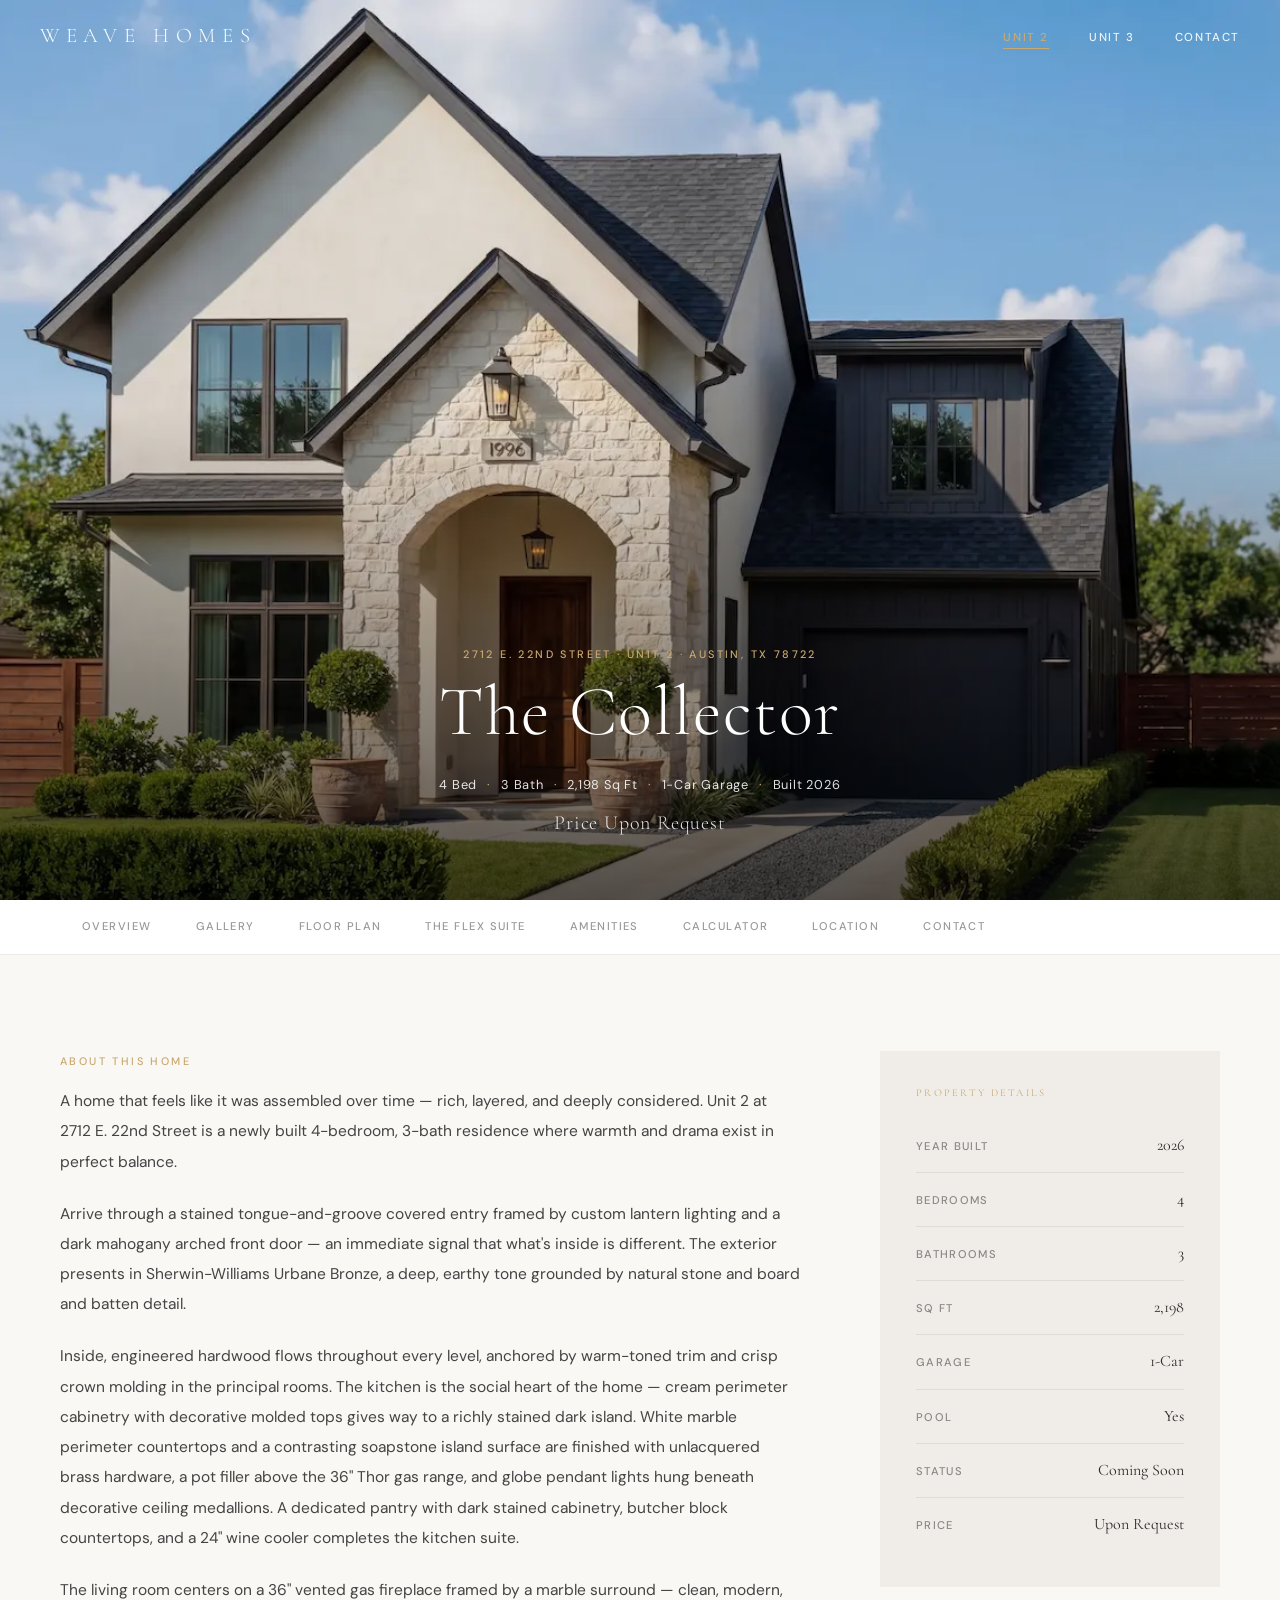
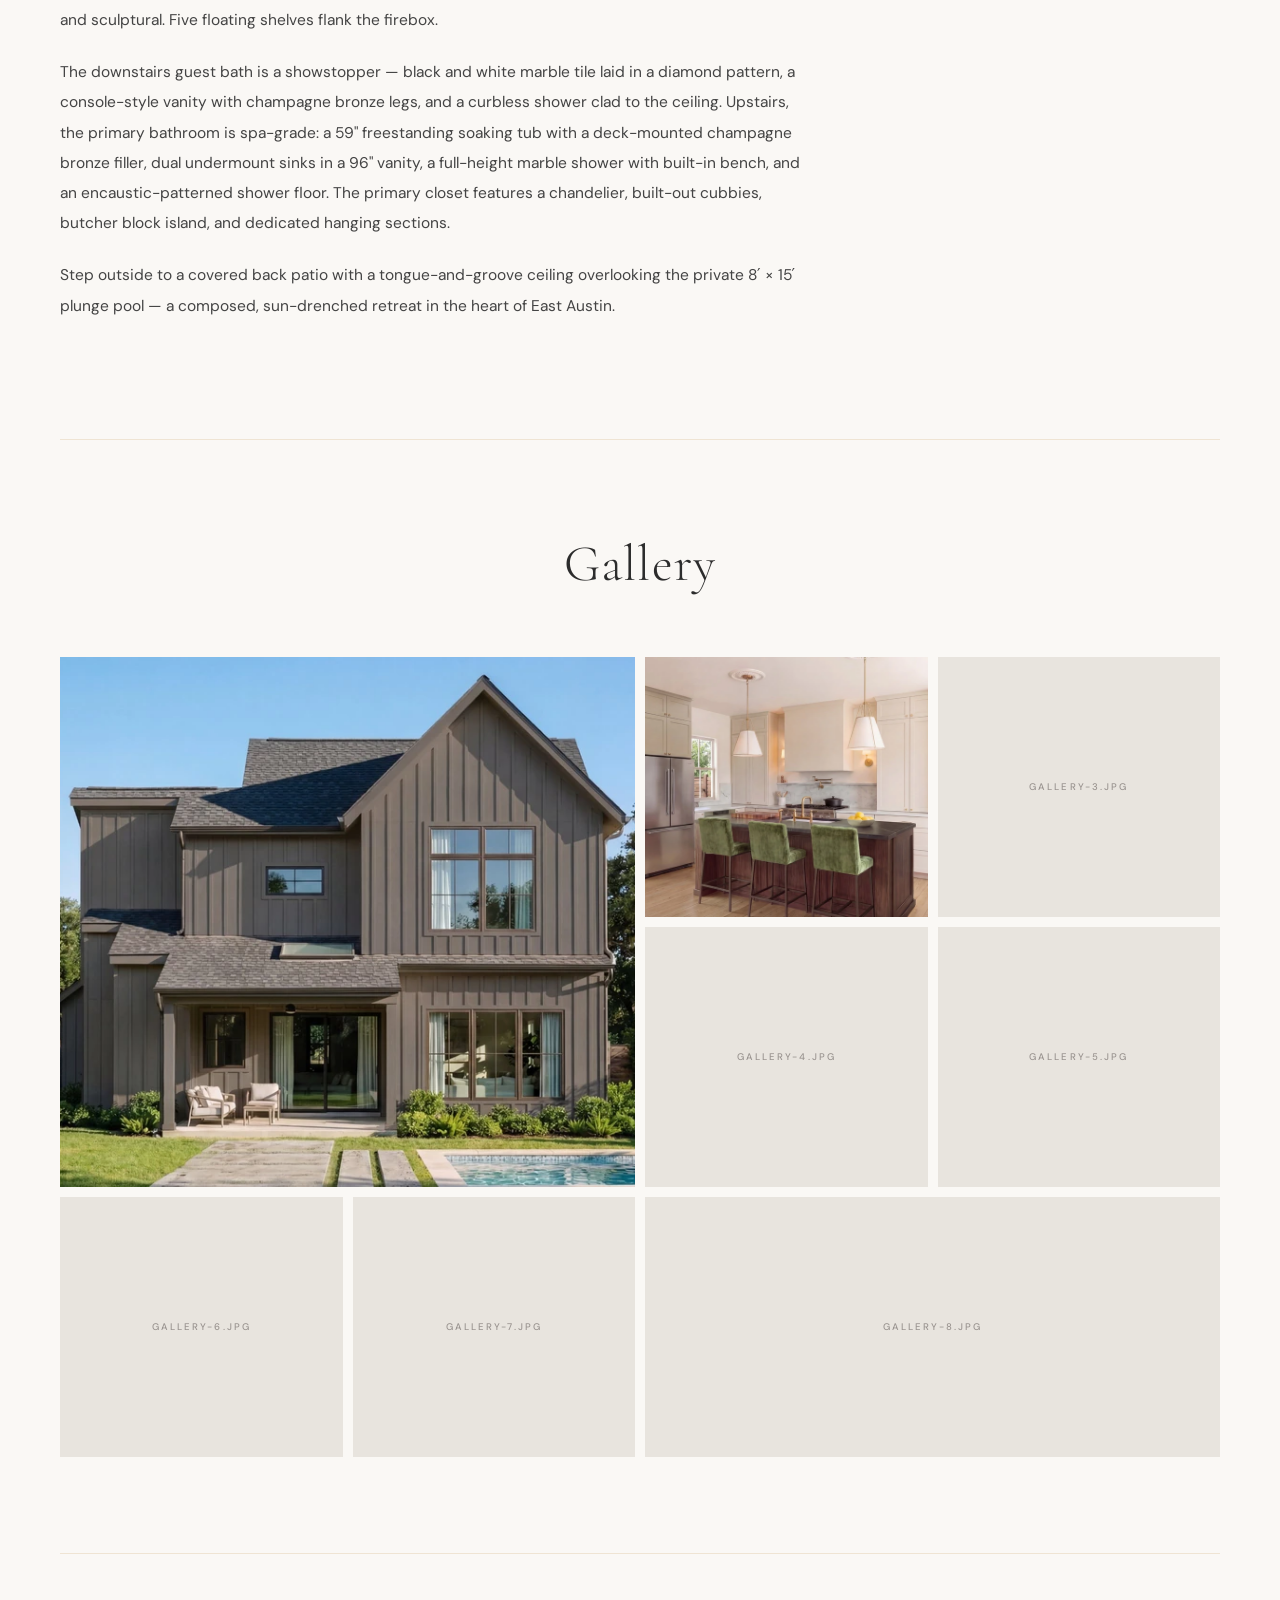
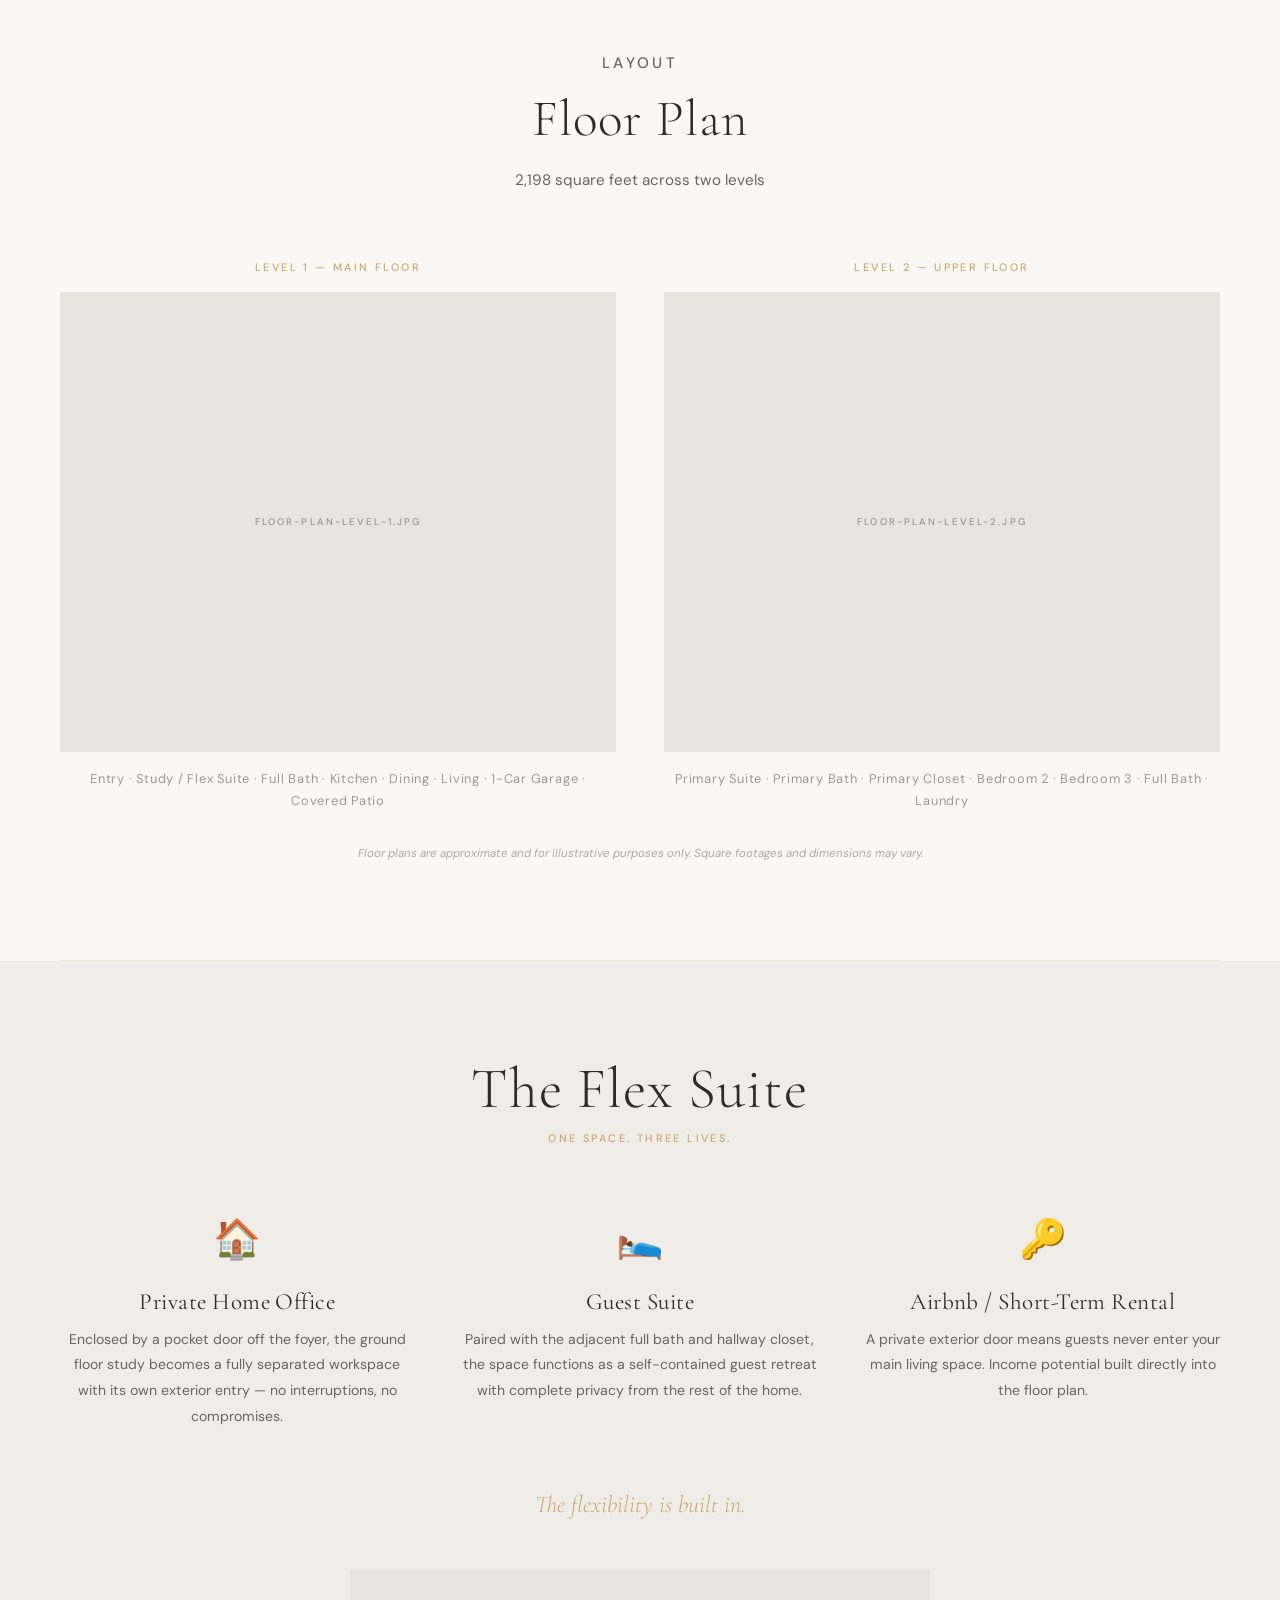
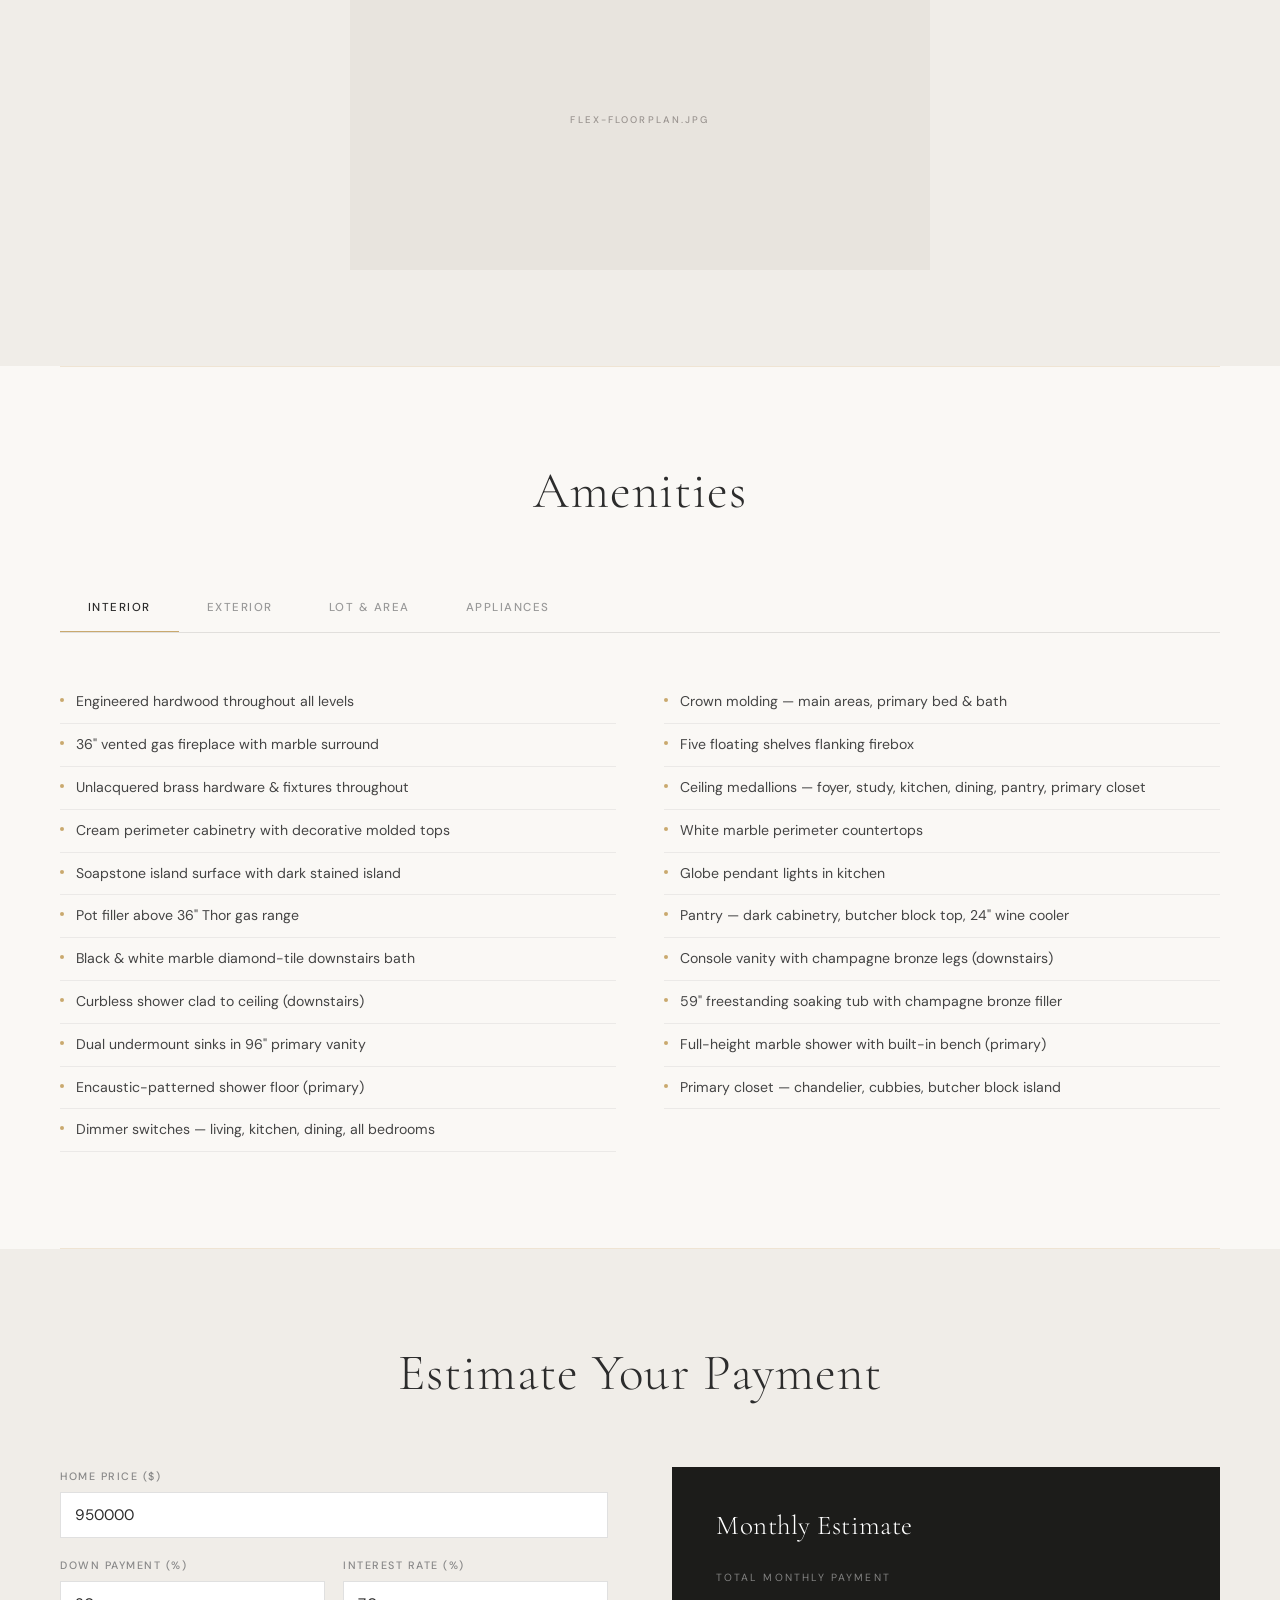
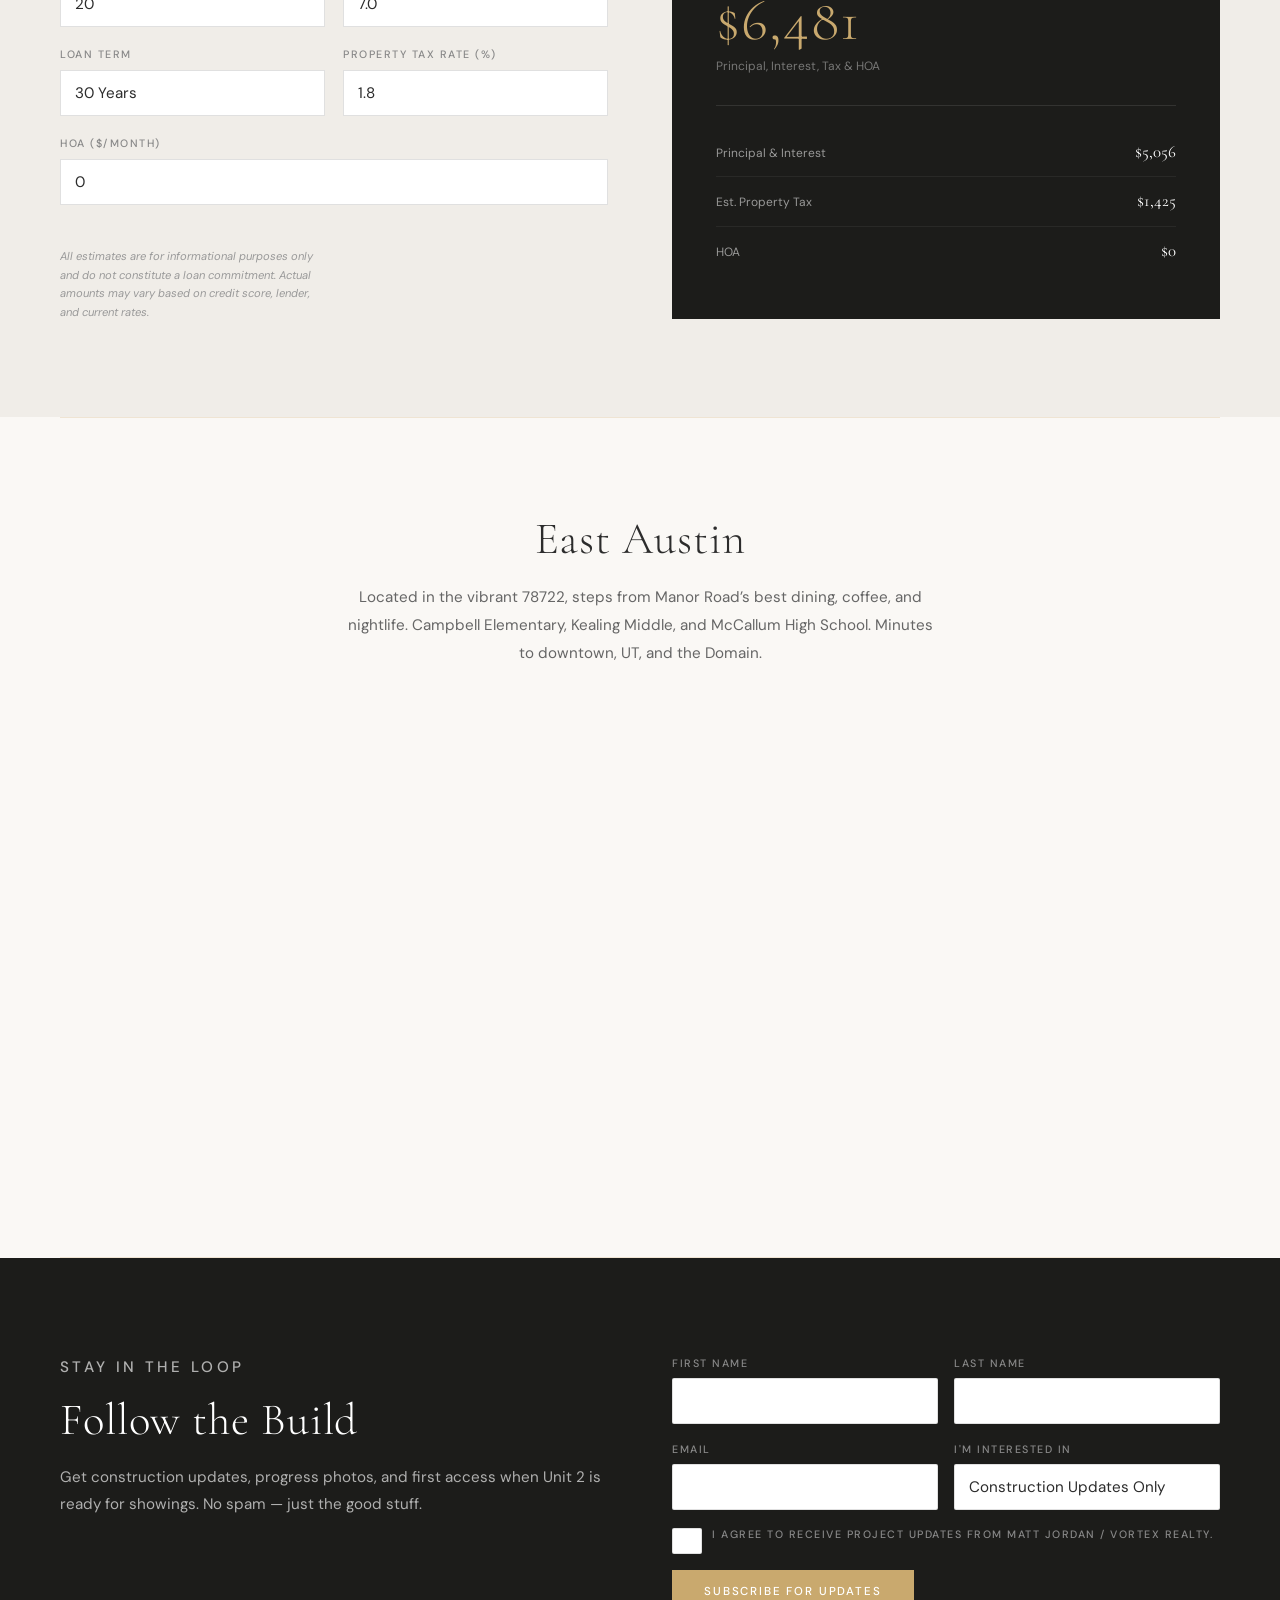
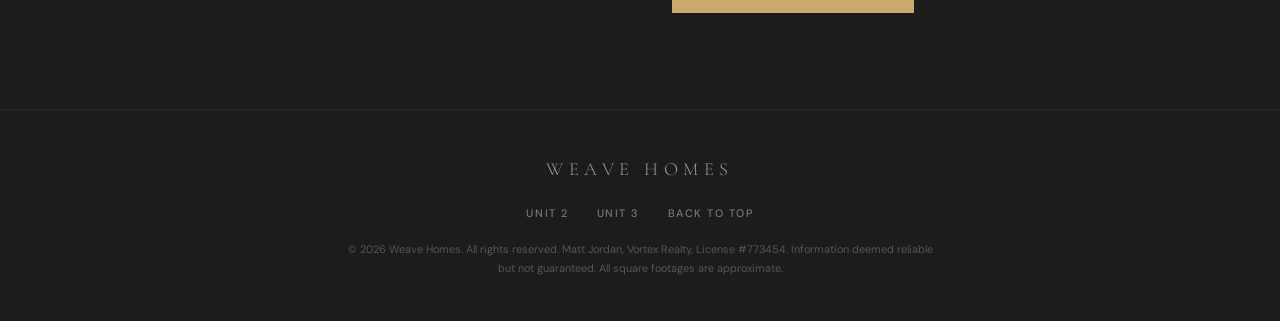
==== commit ca378dfc: "Add files via upload" ====
--- a/unit-2.html
+++ b/unit-2.html
@@ -486,57 +486,43 @@
   <!-- ==============================================
        CONTACT
        ============================================== -->
-  <section class="section section-dark" id="contact">
-    <div class="container">
-      <div class="contact-grid">
-
-        <div class="agent-bio fade-in">
-          <div class="agent-headshot-wrap">
-            <div class="img-placeholder">agent-headshot.jpg</div>
-          </div>
-          <h3>Matt Jordan</h3>
-          <p class="agent-title">Real Estate Advisor &bull; Vortex Realty</p>
-          <div class="agent-details">
-            <span>License #773454</span>
-            <a href="tel:7572880496">757-288-0496</a>
-            <a href="mailto:matt@weavehomes.com">matt@weavehomes.com</a>
-          </div>
-        </div>
-
-        <div class="fade-in delay-2">
-          <form class="contact-form" action="mailto:matt@weavehomes.com" method="post" enctype="text/plain">
-            <div class="form-group">
-              <label for="first-name">First Name</label>
-              <input type="text" id="first-name" name="first_name" placeholder="Jane" required>
-            </div>
-            <div class="form-group">
-              <label for="last-name">Last Name</label>
-              <input type="text" id="last-name" name="last_name" placeholder="Smith" required>
-            </div>
-            <div class="form-group">
-              <label for="email">Email</label>
-              <input type="email" id="email" name="email" placeholder="jane@example.com" required>
-            </div>
-            <div class="form-group">
-              <label for="phone">Phone</label>
-              <input type="tel" id="phone" name="phone" placeholder="(512) 000-0000">
-            </div>
-            <div class="form-group span-2">
-              <label for="message">Message</label>
-              <textarea id="message" name="message" rows="5" placeholder="I&apos;d love to schedule a showing..."></textarea>
-            </div>
-            <div class="form-group span-2">
-              <label class="checkbox-label">
-                <input type="checkbox" name="consent" required>
-                I agree to be contacted by Matt Jordan / Vortex Realty via call, email, and text.
-              </label>
-            </div>
-            <div class="form-group span-2">
-              <button type="submit" class="btn btn-gold">Send Message</button>
-            </div>
-          </form>
-        </div>
-
+  <section class="section section-dark subscribe-section" id="contact">
+    <div class="container">
+      <div class="subscribe-inner fade-in">
+        <div class="subscribe-copy">
+          <p class="eyebrow">Stay in the Loop</p>
+          <h2>Follow the Build</h2>
+          <p>Get construction updates, progress photos, and first access when Unit 2 is ready for showings. No spam — just the good stuff.</p>
+        </div>
+        <form class="subscribe-form" action="https://formspree.io/f/xlgpqlnq" method="POST">
+          <div class="form-group">
+            <label for="first-name">First Name</label>
+            <input type="text" id="first-name" name="first_name" placeholder="Jane" required>
+          </div>
+          <div class="form-group">
+            <label for="last-name">Last Name</label>
+            <input type="text" id="last-name" name="last_name" placeholder="Smith" required>
+          </div>
+          <div class="form-group">
+            <label for="email">Email</label>
+            <input type="email" id="email" name="email" placeholder="jane@example.com" required>
+          </div>
+          <div class="form-group">
+            <label for="interest">I'm interested in</label>
+            <select id="interest" name="interest">
+              <option value="updates">Construction Updates Only</option>
+              <option value="purchase">Interested in Purchasing</option>
+              <option value="both">Both</option>
+            </select>
+          </div>
+          <div class="form-group sub-consent">
+            <label class="checkbox-label">
+              <input type="checkbox" name="consent" required>
+              I agree to receive project updates from Matt Jordan / Vortex Realty.
+            </label>
+          </div>
+          <button type="submit" class="btn btn-gold">Subscribe for Updates</button>
+        </form>
       </div>
     </div>
   </section>
--- a/styles.css
+++ b/styles.css
@@ -548,6 +548,70 @@
 
 
 /* ==============================================
+   SUBSCRIBE SECTION — HOMEPAGE CTA
+   ============================================== */
+.subscribe-section { padding: var(--section-pad) 0; }
+
+.subscribe-inner {
+  display: grid;
+  grid-template-columns: 1fr 1fr;
+  gap: 64px;
+  align-items: start;
+}
+
+.subscribe-copy .eyebrow { margin-bottom: 14px; }
+.subscribe-copy h2 {
+  font-size: clamp(2rem, 3.5vw, 3rem);
+  font-weight: 300;
+  color: var(--white);
+  margin-bottom: 18px;
+}
+.subscribe-copy p {
+  font-size: 0.95rem;
+  color: rgba(255,255,255,0.65);
+  line-height: 1.8;
+}
+
+.subscribe-form {
+  display: grid;
+  grid-template-columns: 1fr 1fr;
+  gap: 16px;
+}
+.subscribe-form .form-group { display: flex; flex-direction: column; gap: 6px; }
+.subscribe-form label {
+  font-family: var(--font-sans);
+  font-size: 0.7rem;
+  letter-spacing: 0.12em;
+  text-transform: uppercase;
+  color: rgba(255,255,255,0.55);
+}
+.subscribe-form input,
+.subscribe-form select {
+  background: rgba(255,255,255,0.07);
+  border: 1px solid rgba(255,255,255,0.15);
+  color: var(--white);
+  padding: 12px 14px;
+  font-family: var(--font-sans);
+  font-size: 0.9rem;
+  border-radius: 2px;
+  outline: none;
+  transition: border-color 0.2s;
+}
+.subscribe-form input::placeholder { color: rgba(255,255,255,0.3); }
+.subscribe-form input:focus,
+.subscribe-form select:focus { border-color: var(--gold); }
+.subscribe-form select option { background: #1a1a1a; color: var(--white); }
+.sub-consent { grid-column: span 2; }
+.subscribe-form .btn { grid-column: span 2; justify-self: start; }
+
+@media (max-width: 860px) {
+  .subscribe-inner { grid-template-columns: 1fr; gap: 40px; }
+  .subscribe-form { grid-template-columns: 1fr; }
+  .sub-consent, .subscribe-form .btn { grid-column: span 1; }
+}
+
+
+/* ==============================================
    BUILDER SECTION — HOMEPAGE
    ============================================== */
 .builder-section {
@@ -1106,13 +1170,20 @@
   color: var(--white);
   margin-bottom: 4px;
 }
+.agent-update-blurb {
+  font-family: var(--font-sans);
+  font-size: 0.88rem;
+  color: rgba(255,255,255,0.7);
+  line-height: 1.6;
+  margin-bottom: 20px;
+}
 .agent-title {
   font-family: var(--font-sans);
   font-size: 0.67rem;
   letter-spacing: 0.18em;
   text-transform: uppercase;
   color: var(--gold);
-  margin-bottom: 20px;
+  margin-bottom: 12px;
 }
 .agent-details {
   font-size: 0.86rem;
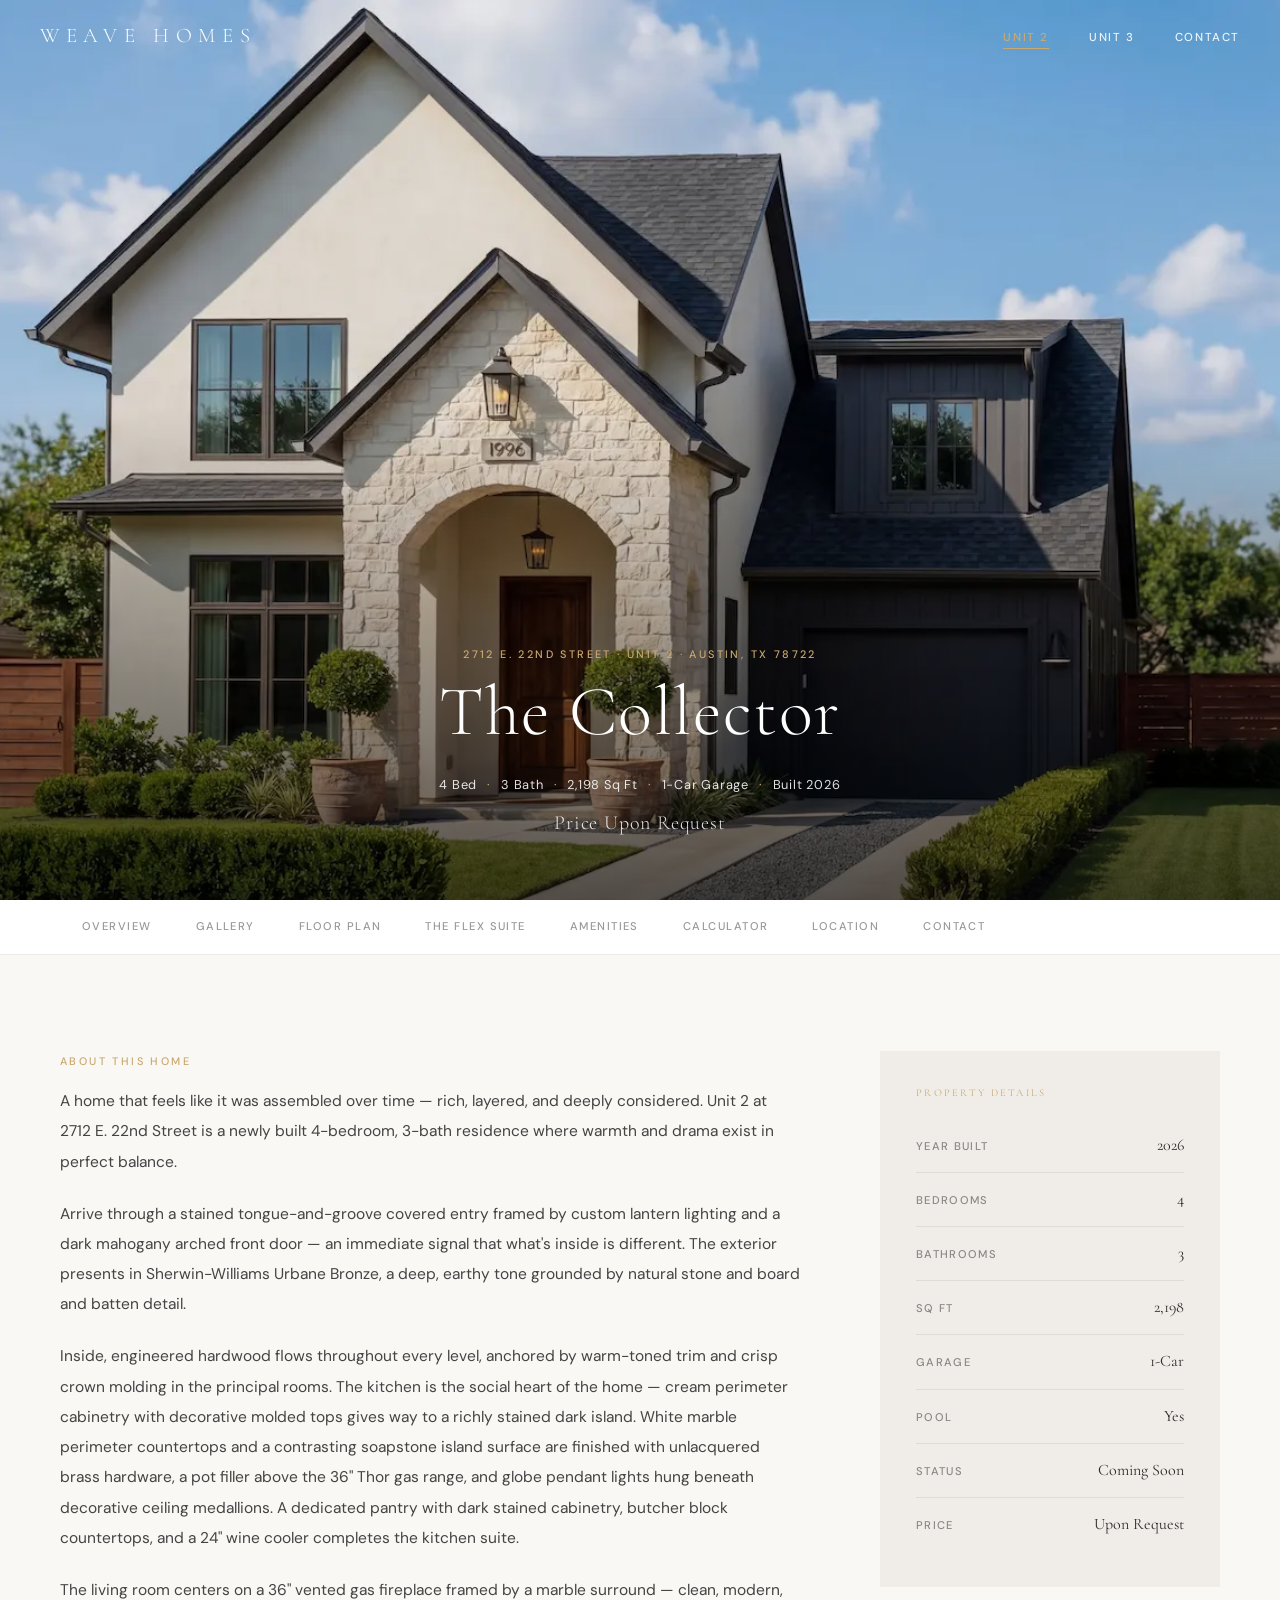
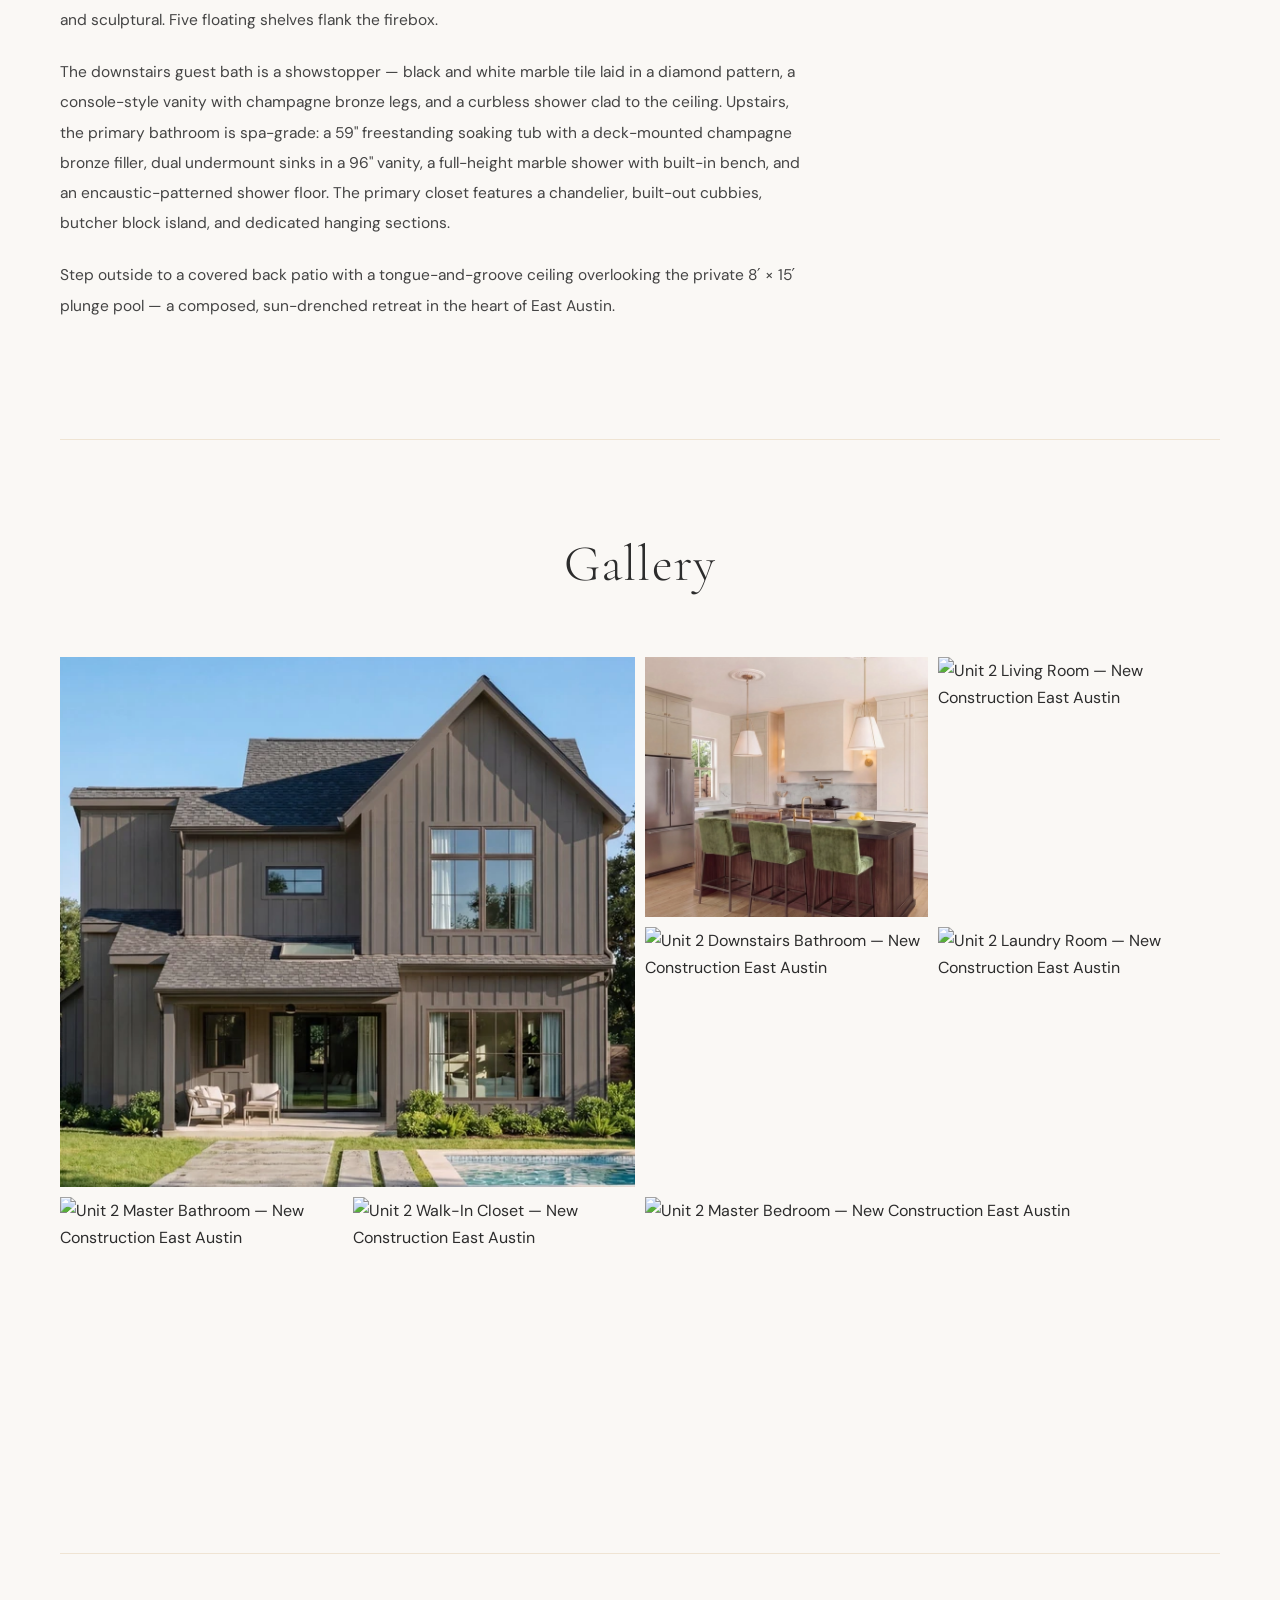
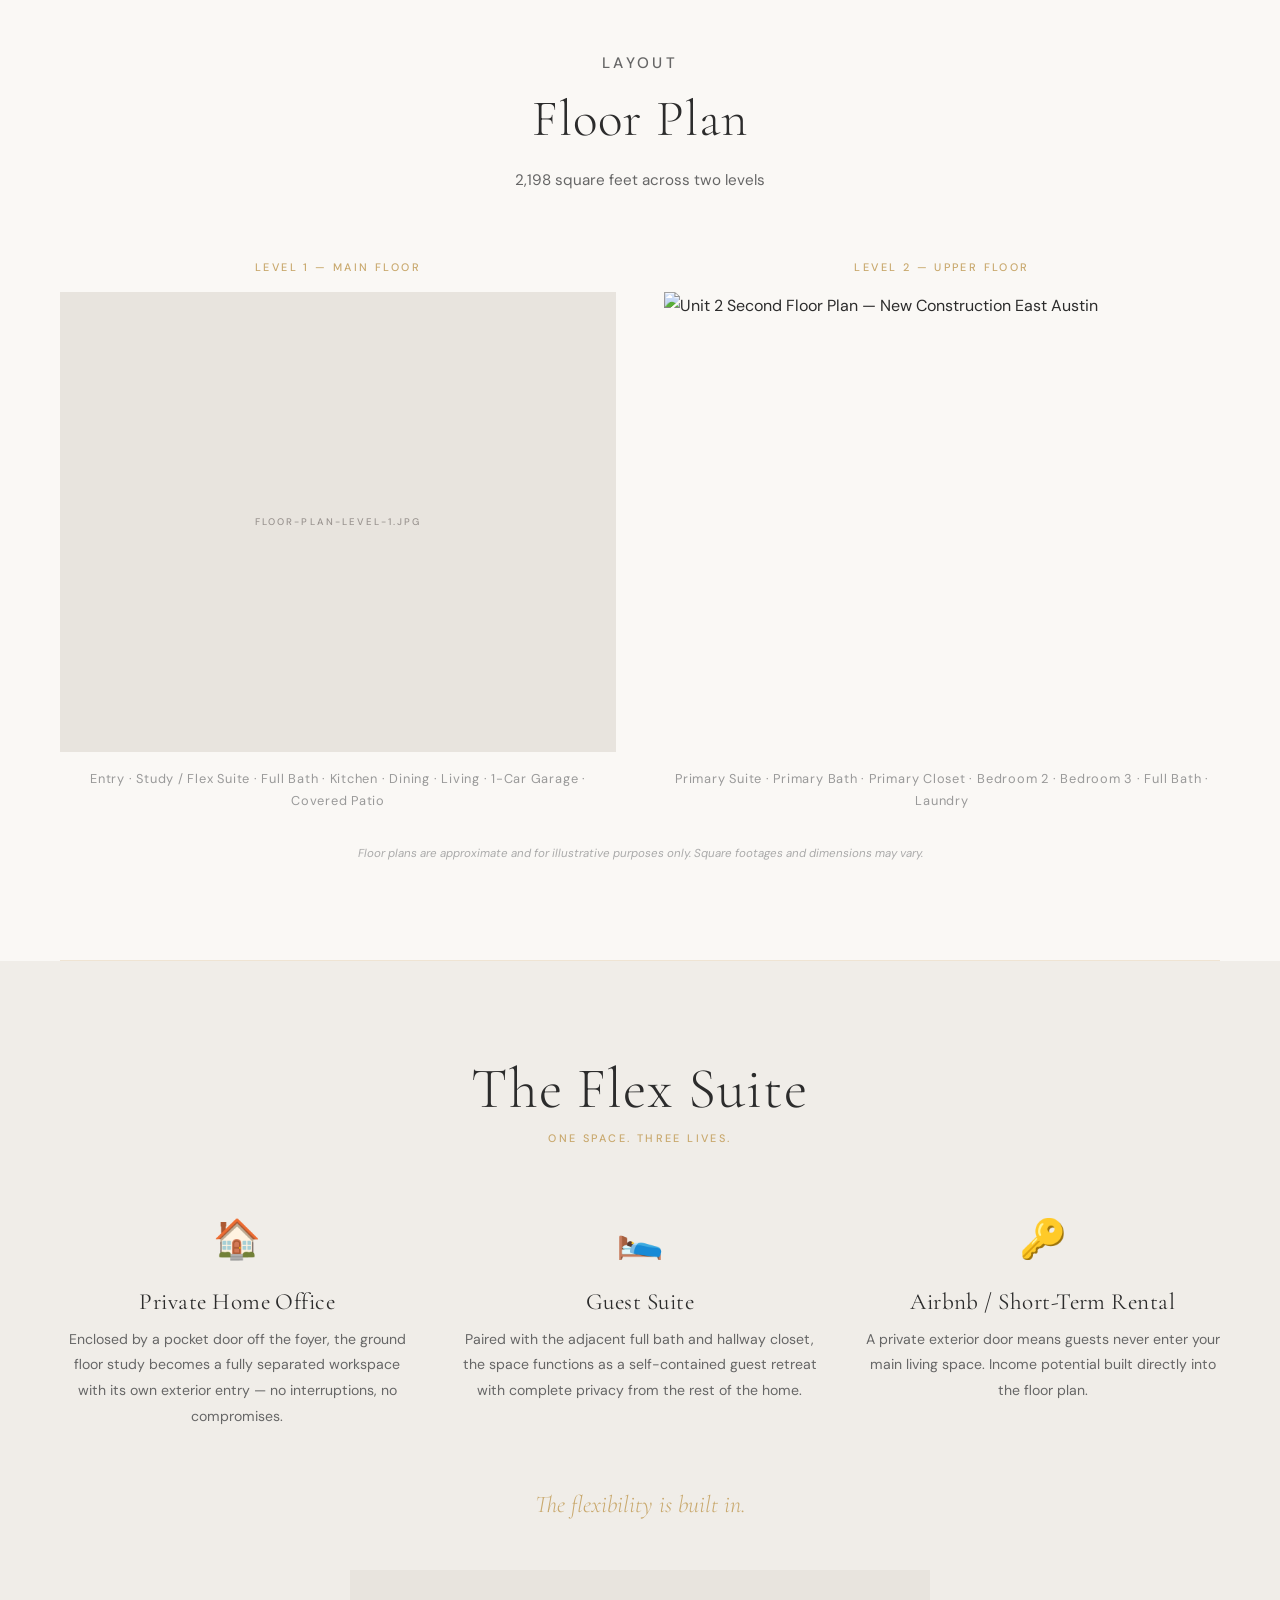
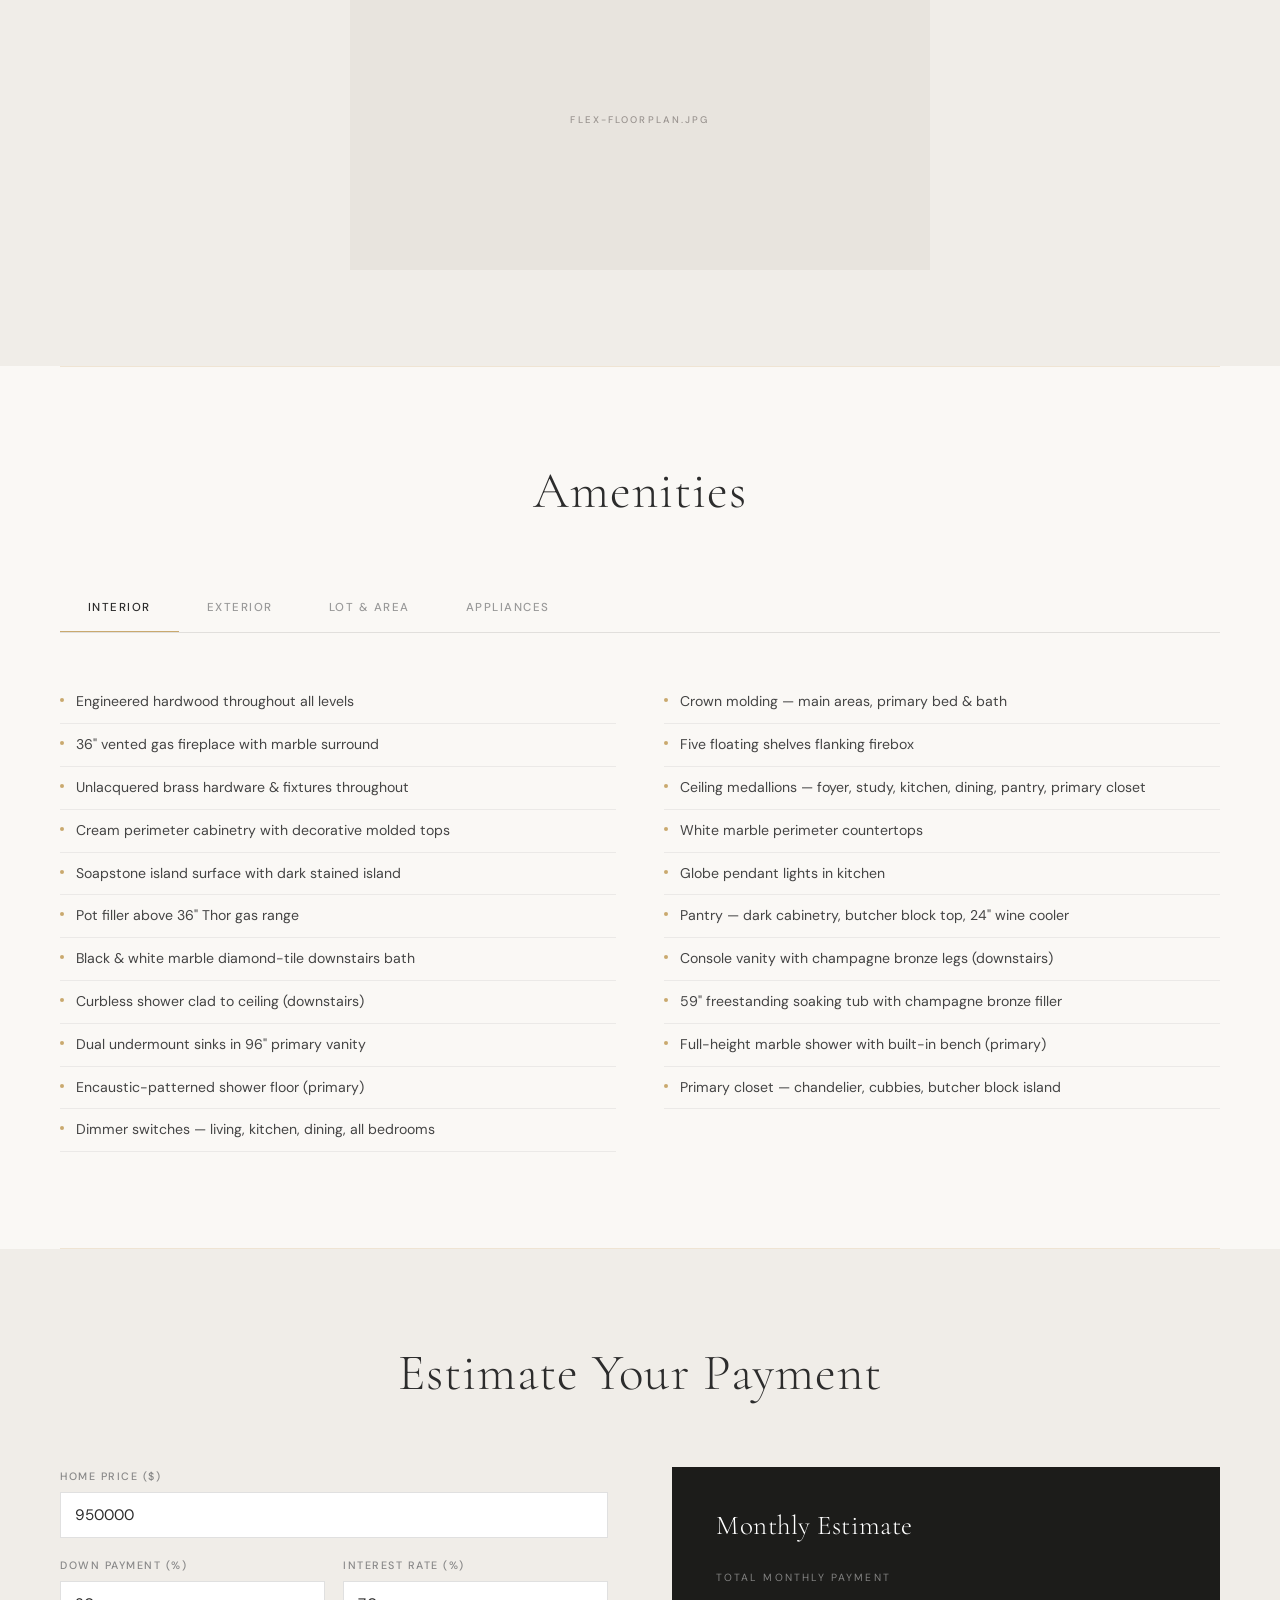
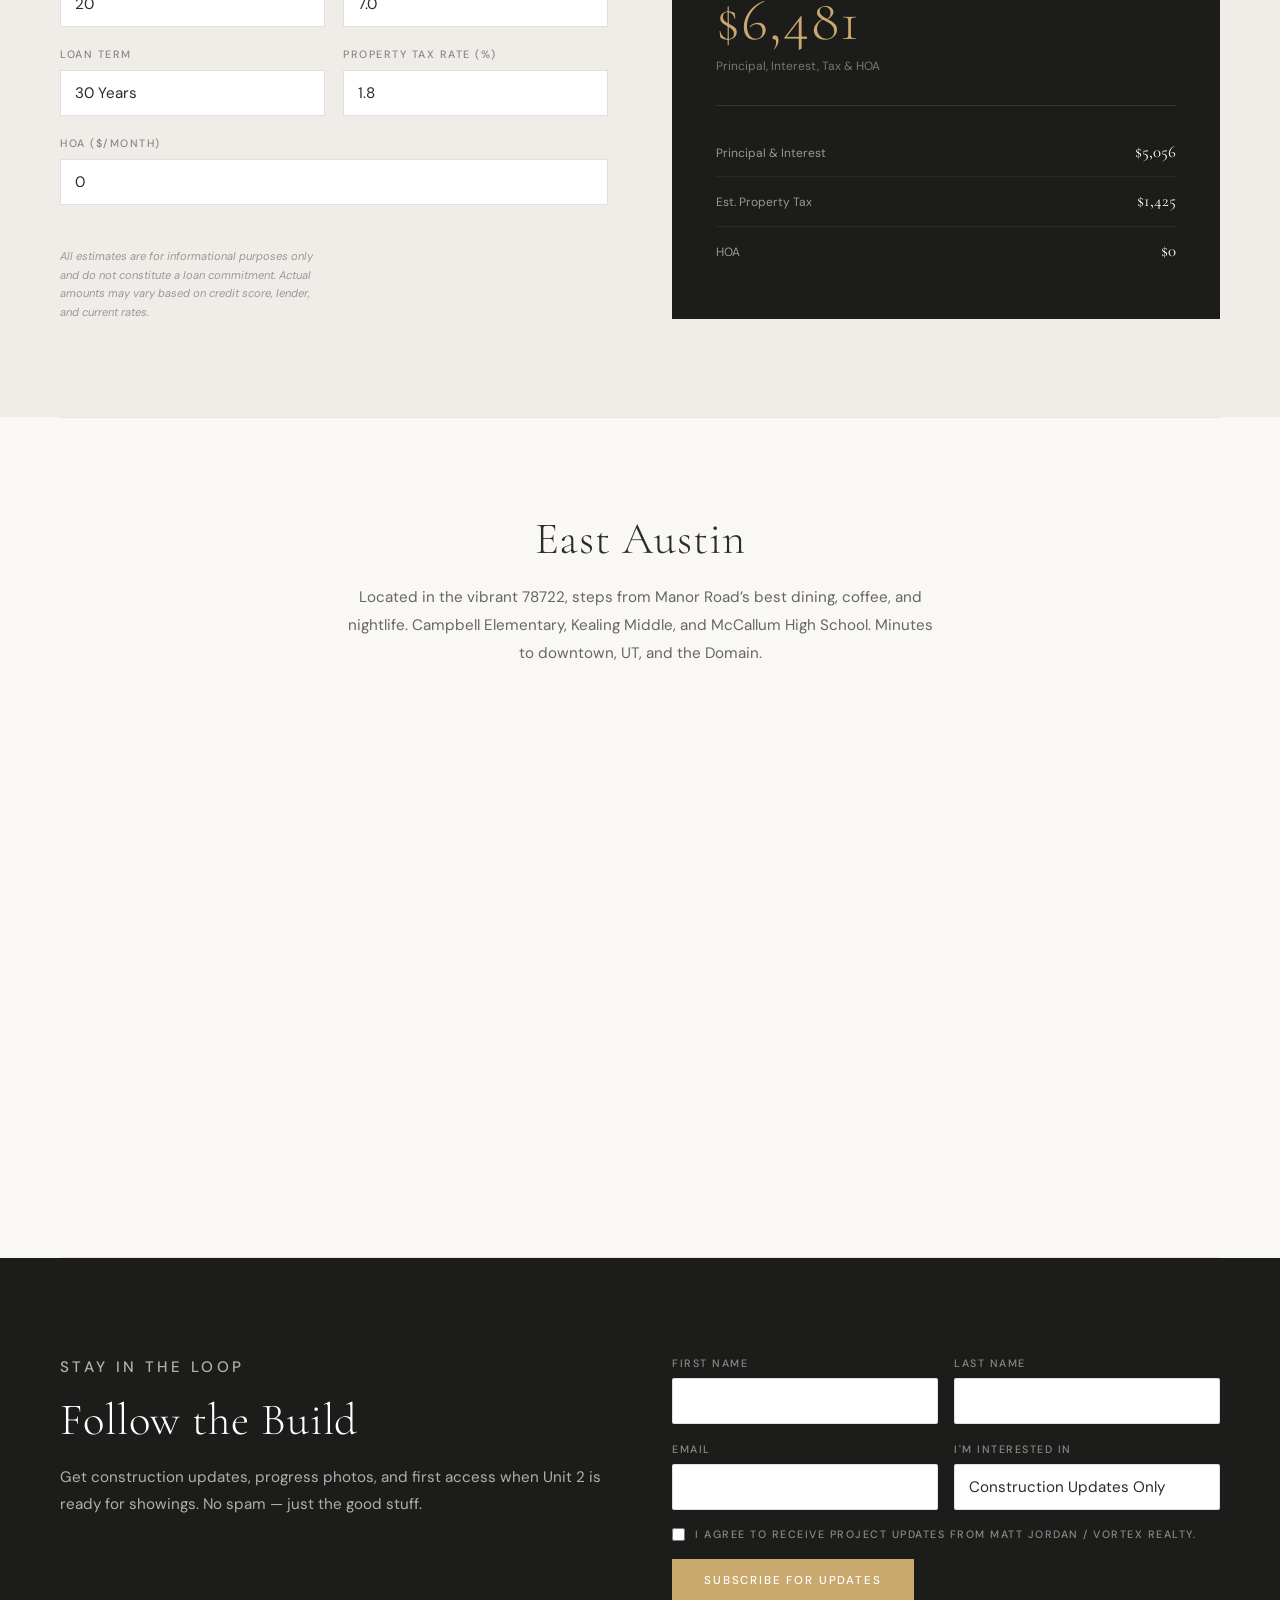
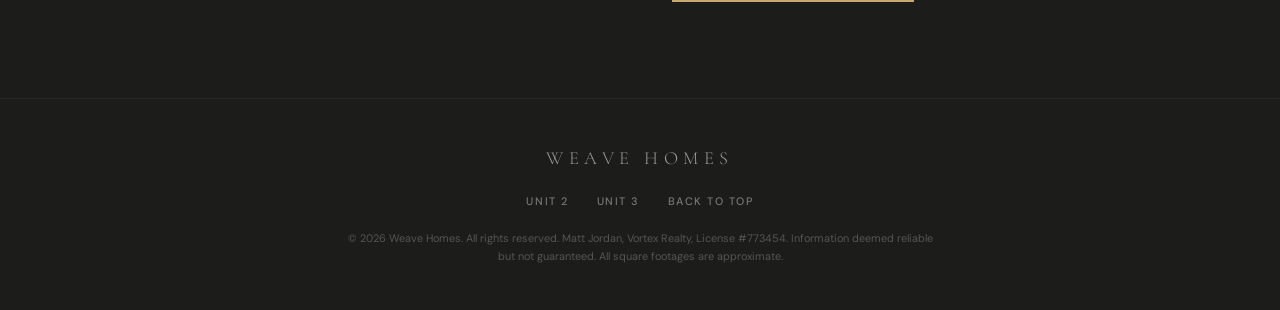
==== commit 8018bc1d: "Add files via upload" ====
--- a/unit-2.html
+++ b/unit-2.html
@@ -164,22 +164,22 @@
           <img src="images/east-austin-french-villa-kitchen-white-cabinets-brass-fixtures.webp" alt="Unit 2 Kitchen — White Cabinets with Brass Fixtures" class="gallery-img">
         </div>
         <div class="gallery-item" data-index="2">
-          <div class="img-placeholder">gallery-3.jpg</div>
+          <img src="images/east-austin-new-construction-unit-2-living-room.webp" alt="Unit 2 Living Room — New Construction East Austin" class="gallery-img">
         </div>
         <div class="gallery-item" data-index="3">
-          <div class="img-placeholder">gallery-4.jpg</div>
+          <img src="images/east-austin-new-construction-unit-2-downstairs-bathroom.webp" alt="Unit 2 Downstairs Bathroom — New Construction East Austin" class="gallery-img">
         </div>
         <div class="gallery-item" data-index="4">
-          <div class="img-placeholder">gallery-5.jpg</div>
+          <img src="images/east-austin-new-construction-unit-2-laundry-room.webp" alt="Unit 2 Laundry Room — New Construction East Austin" class="gallery-img">
         </div>
         <div class="gallery-item" data-index="5">
-          <div class="img-placeholder">gallery-6.jpg</div>
+          <img src="images/east-austin-new-construction-unit-2-master-bathroom.webp" alt="Unit 2 Master Bathroom — New Construction East Austin" class="gallery-img">
         </div>
         <div class="gallery-item" data-index="6">
-          <div class="img-placeholder">gallery-7.jpg</div>
+          <img src="images/east-austin-new-construction-walk-in-closet.webp" alt="Unit 2 Walk-In Closet — New Construction East Austin" class="gallery-img">
         </div>
         <div class="gallery-item" data-index="7">
-          <div class="img-placeholder">gallery-8.jpg</div>
+          <img src="images/east-austin-new-construction-master-bedroom.webp" alt="Unit 2 Master Bedroom — New Construction East Austin" class="gallery-img">
         </div>
       </div>
 
@@ -222,7 +222,7 @@
 
         <div class="floorplan-level">
           <p class="eyebrow floorplan-level-label">Level 2 &mdash; Upper Floor</p>
-          <div class="img-placeholder floorplan-img">floor-plan-level-2.jpg</div>
+          <img src="images/east-austin-new-construction-second-floor-plan.webp" alt="Unit 2 Second Floor Plan — New Construction East Austin" class="floorplan-img">
           <p class="floorplan-rooms">Primary Suite &middot; Primary Bath &middot; Primary Closet &middot; Bedroom 2 &middot; Bedroom 3 &middot; Full Bath &middot; Laundry</p>
         </div>
 
--- a/styles.css
+++ b/styles.css
@@ -509,6 +509,7 @@
   font-size: 2rem;
   font-weight: 300;
   margin-bottom: 4px;
+  font-variant-numeric: lining-nums;
 }
 .card-color {
   display: block;
@@ -585,7 +586,7 @@
   text-transform: uppercase;
   color: rgba(255,255,255,0.55);
 }
-.subscribe-form input,
+.subscribe-form input:not([type="checkbox"]),
 .subscribe-form select {
   background: rgba(255,255,255,0.07);
   border: 1px solid rgba(255,255,255,0.15);
@@ -597,8 +598,8 @@
   outline: none;
   transition: border-color 0.2s;
 }
-.subscribe-form input::placeholder { color: rgba(255,255,255,0.3); }
-.subscribe-form input:focus,
+.subscribe-form input:not([type="checkbox"])::placeholder { color: rgba(255,255,255,0.3); }
+.subscribe-form input:not([type="checkbox"]):focus,
 .subscribe-form select:focus { border-color: var(--gold); }
 .subscribe-form select option { background: #1a1a1a; color: var(--white); }
 .sub-consent { grid-column: span 2; }
@@ -1033,7 +1034,7 @@
   text-transform: uppercase;
   color: #888;
 }
-.form-group input,
+.form-group input:not([type="checkbox"]),
 .form-group select {
   font-family: var(--font-sans);
   font-size: 0.95rem;
@@ -1047,6 +1048,13 @@
   appearance: none;
   -webkit-appearance: none;
 }
+.form-group input[type="checkbox"] {
+  width: auto;
+  appearance: auto;
+  -webkit-appearance: auto;
+  accent-color: var(--gold);
+  cursor: pointer;
+}
 .form-group input:focus,
 .form-group select:focus { border-color: var(--gold); }
 
@@ -1398,9 +1406,25 @@
   .nav-links { display: none; }
   .hamburger { display: flex; }
 
-  /* Hero unit — bottom left content */
+  /* Hero home — full image at natural ratio, text block below */
+  .hero-home { height: auto; min-height: unset; display: flex; flex-direction: column; }
+  .hero-home .hero-media { position: relative; height: auto; flex-shrink: 0; }
+  .hero-home .hero-img { height: auto; object-fit: unset; }
+  .hero-home .hero-overlay {
+    position: relative;
+    inset: auto;
+    background: var(--dark);
+    padding: 44px 24px;
+    justify-content: center;
+  }
+
+  /* Hero unit pages */
+  .hero-unit { height: 65vh; min-height: 420px; }
   .hero-unit .hero-overlay { padding: 32px 24px; }
+
+  /* Hero CTA buttons */
   .hero-cta-group { flex-direction: column; align-items: center; }
+  .hero-cta-group .btn { width: 100%; max-width: 280px; text-align: center; }
 
   /* Cards */
   .cards-grid { grid-template-columns: 1fr; gap: 24px; }
@@ -1416,6 +1440,10 @@
     grid-row: span 1;
   }
 
+  /* Subscribe form — stack and full-width inputs */
+  .subscribe-form input:not([type="checkbox"]),
+  .subscribe-form select { width: 100%; }
+
   /* Flex suite */
   .flex-cols { grid-template-columns: 1fr; gap: 32px; }
 
@@ -1434,6 +1462,10 @@
   /* Lightbox nav */
   .lightbox-prev { left: -6px; }
   .lightbox-next { right: -6px; }
+
+  /* Footer */
+  .footer-nav { gap: 16px; }
+  .site-footer { padding: 36px 0; }
 }
 
 
@@ -1443,13 +1475,22 @@
 @media (max-width: 480px) {
   :root { --gutter: 16px; }
 
+  .hero-unit { height: 60vh; min-height: 360px; }
+
   .hero-content h1 { font-size: 2.6rem; }
+  .hero-content .eyebrow { font-size: 0.72rem; }
+  .hero-sub { font-size: 0.88rem; }
   .hero-unit-content h1 { font-size: 2.4rem; }
 
-  .gallery-grid { grid-auto-rows: 200px; }
+  .gallery-grid { grid-auto-rows: 150px; }
 
   .tabs-nav { overflow-x: auto; flex-wrap: nowrap; }
   .tab-btn { padding: 14px 18px; }
 
   .subnav-inner a { padding: 15px 14px; font-size: 0.65rem; }
-}
+
+  .card-body { padding: 24px; }
+  .card-body h3 { font-size: 1.7rem; }
+
+  .btn { padding: 14px 24px; font-size: 0.7rem; }
+}
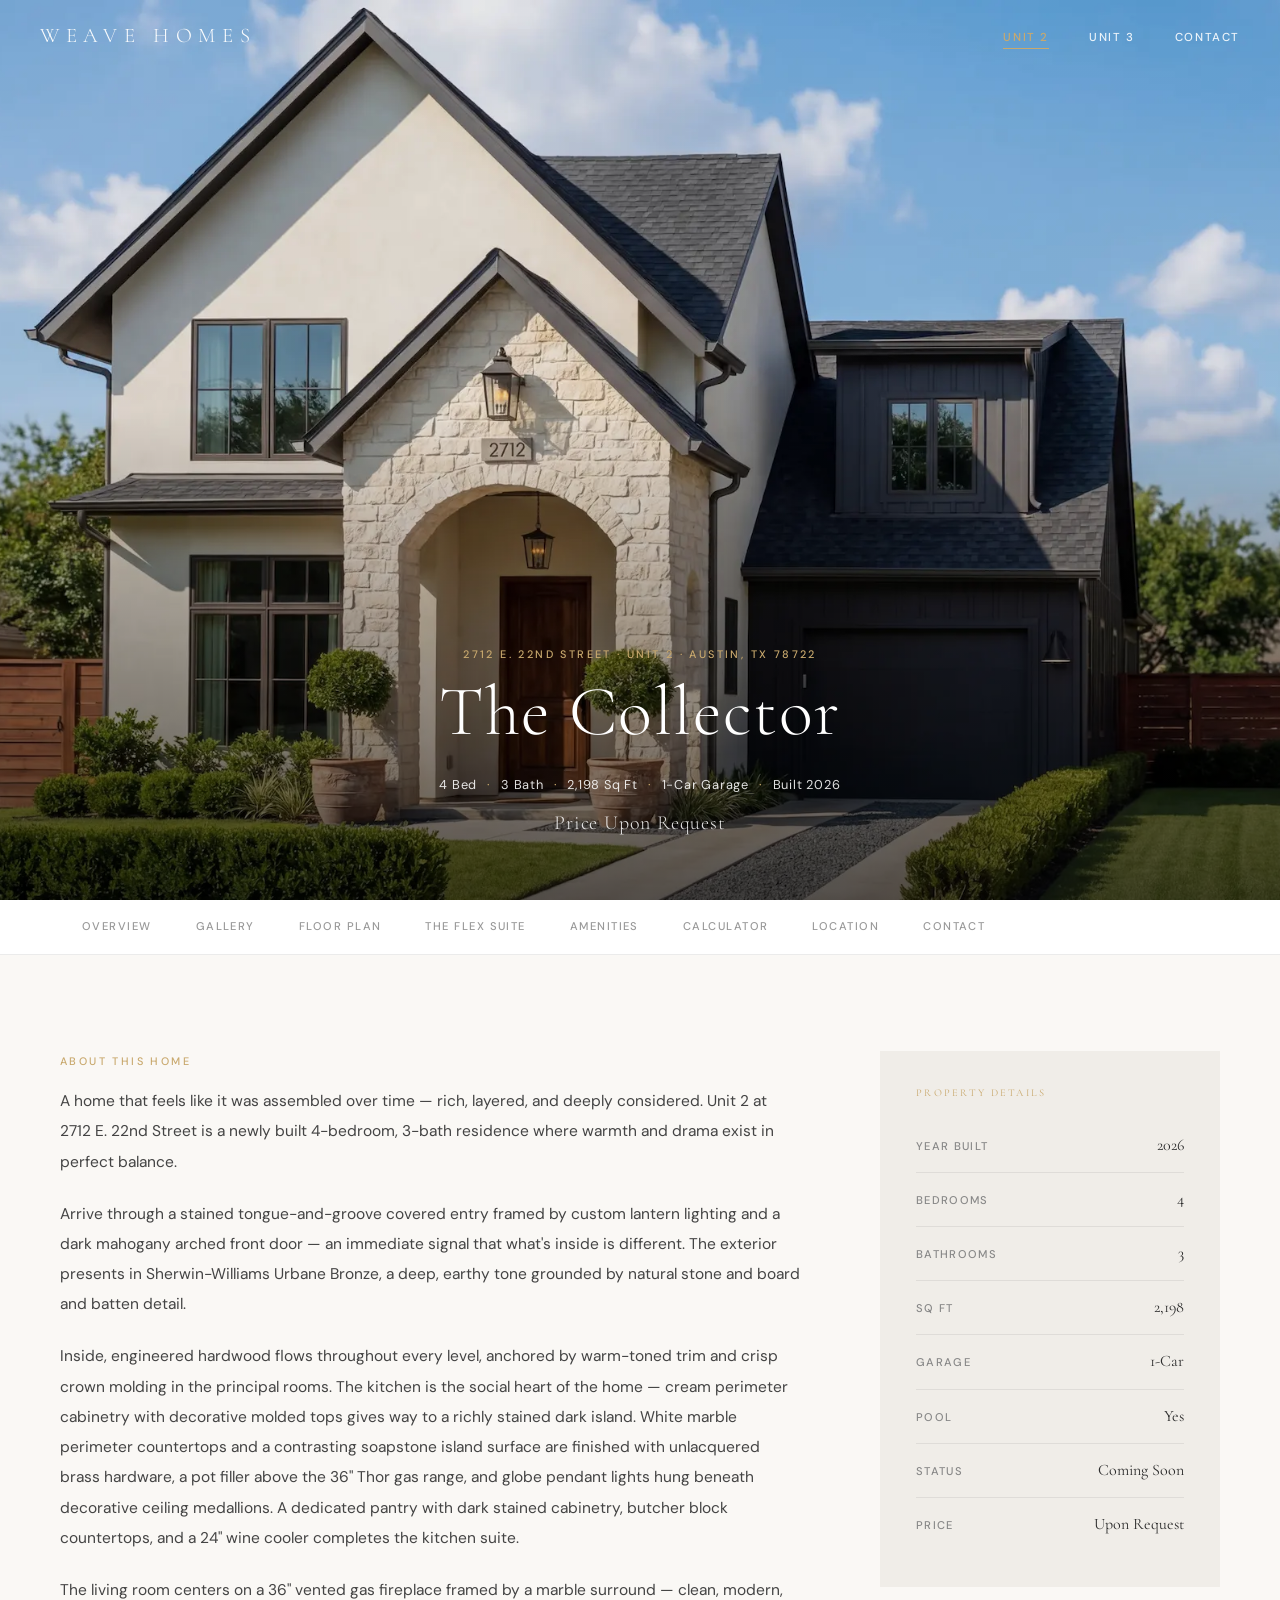
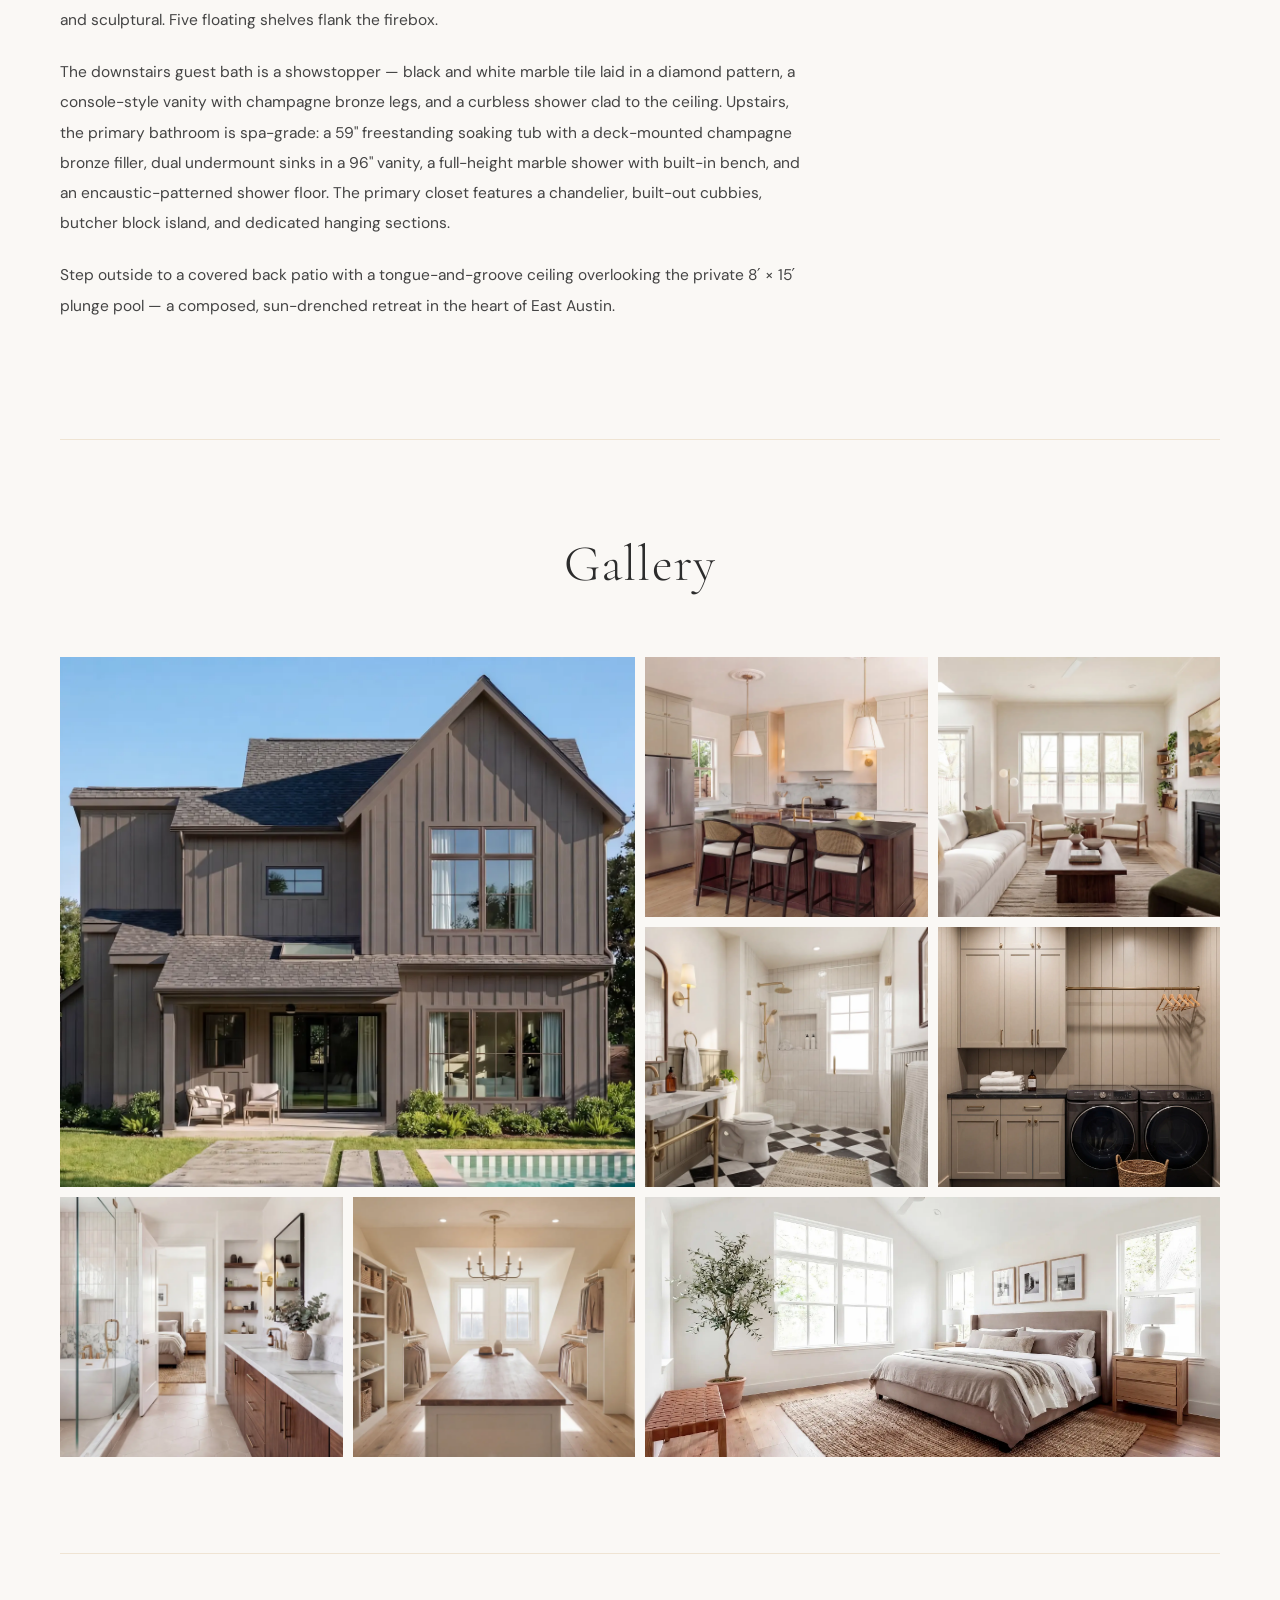
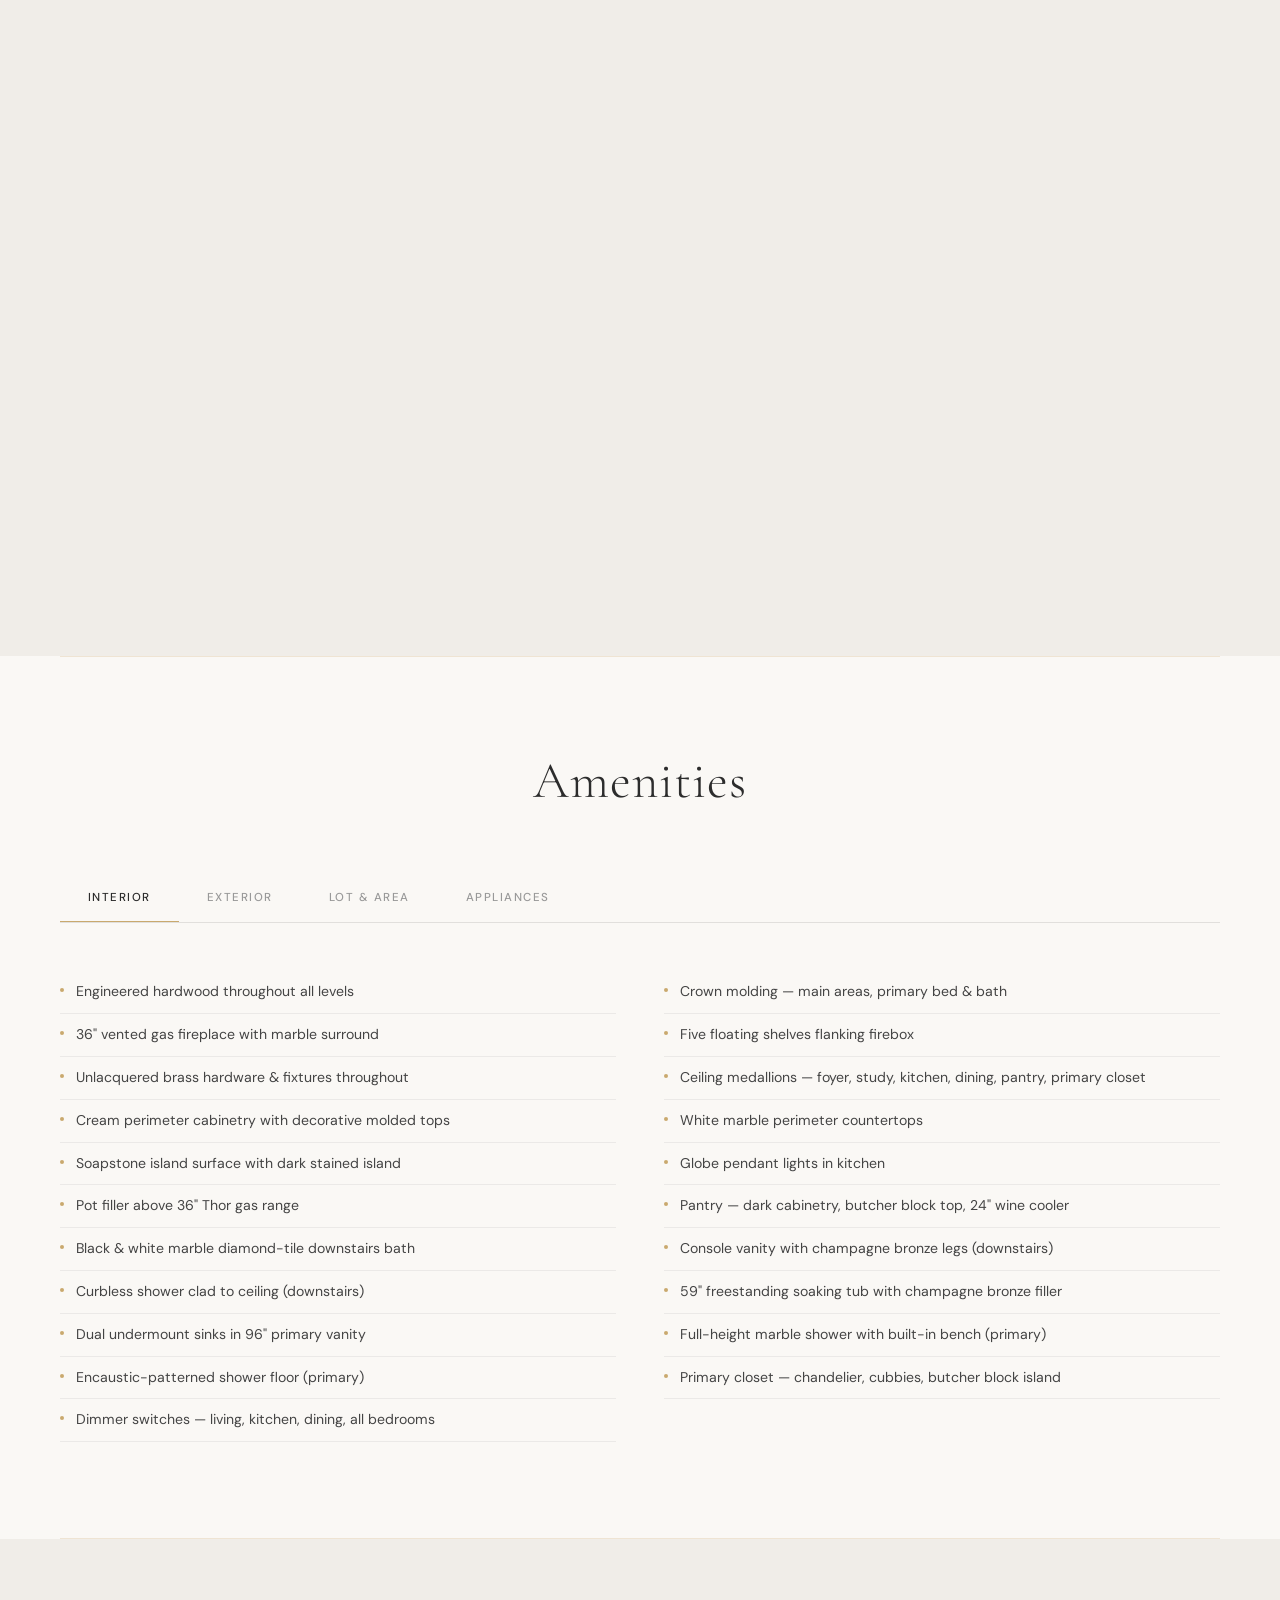
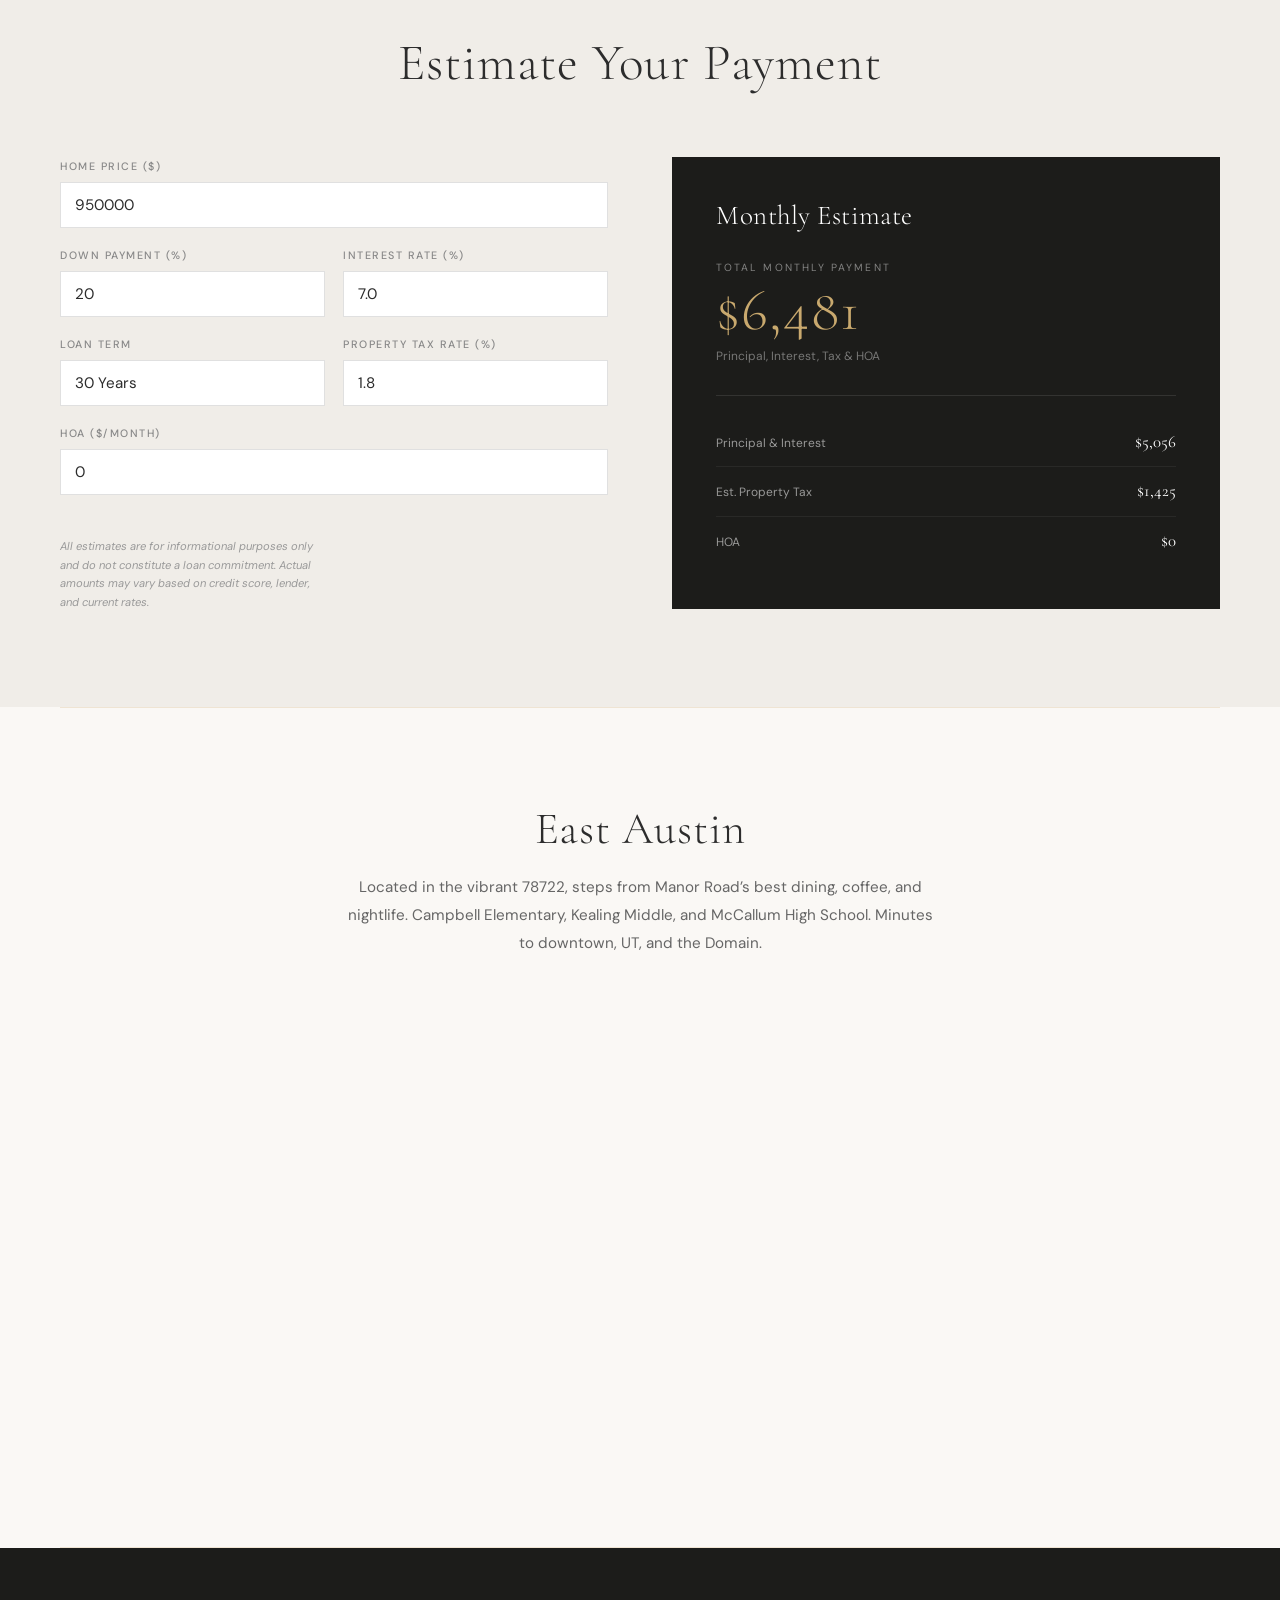
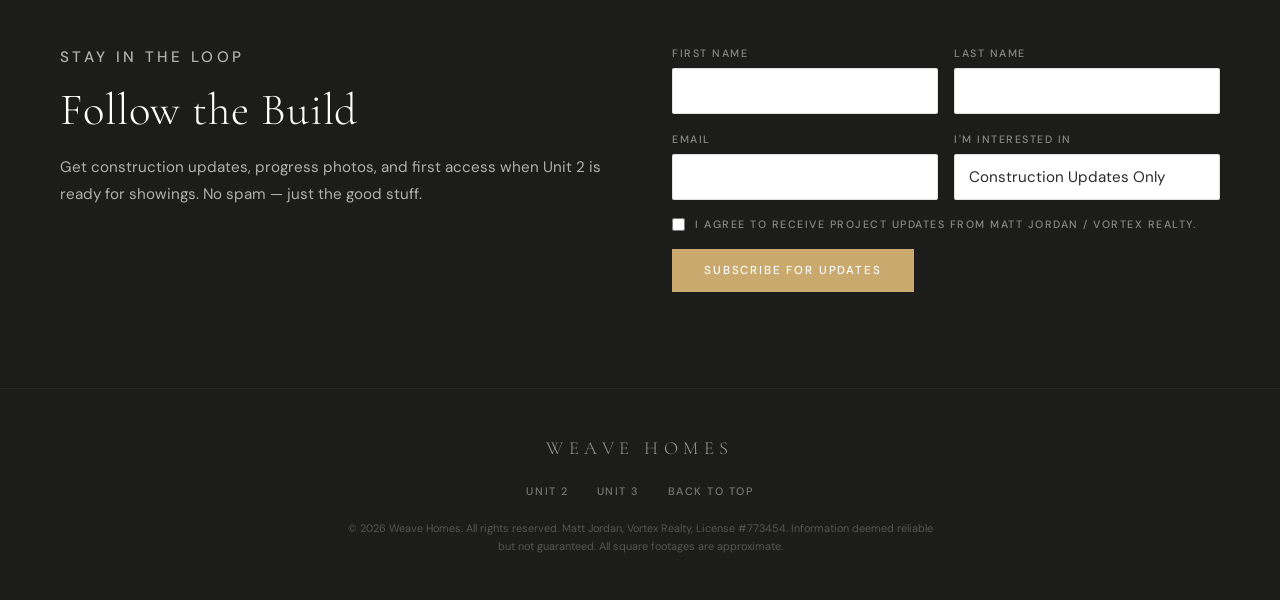
==== commit 82d02b43: "Add files via upload" ====
--- a/unit-2.html
+++ b/unit-2.html
@@ -216,7 +216,7 @@
 
         <div class="floorplan-level">
           <p class="eyebrow floorplan-level-label">Level 1 &mdash; Main Floor</p>
-          <div class="img-placeholder floorplan-img">floor-plan-level-1.jpg</div>
+          <img src="images/east-austin-new-construction-first-floor-plan.webp" alt="Unit 2 First Floor Plan — New Construction East Austin" class="floorplan-img">
           <p class="floorplan-rooms">Entry &middot; Study / Flex Suite &middot; Full Bath &middot; Kitchen &middot; Dining &middot; Living &middot; 1-Car Garage &middot; Covered Patio</p>
         </div>
 
@@ -272,7 +272,10 @@
       <p class="flex-tagline fade-in">The flexibility is built in.</p>
 
       <div class="flex-fp-wrap fade-in">
-        <div class="img-placeholder" style="height:300px;">flex-floorplan.jpg</div>
+        <div class="flex-fp-images">
+          <img src="images/east-austin-new-construction-flex-suite-bedroom.webp" alt="Flex Suite as Guest Bedroom — New Construction East Austin" class="flex-fp-img">
+          <img src="images/east-austin-new-construction-flex-suite-office.webp" alt="Flex Suite as Home Office — New Construction East Austin" class="flex-fp-img">
+        </div>
       </div>
 
     </div>
--- a/styles.css
+++ b/styles.css
@@ -922,10 +922,25 @@
 }
 
 .flex-fp-wrap {
-  max-width: 580px;
+  max-width: 900px;
   margin: 0 auto;
 }
-.flex-fp-wrap .img-placeholder { height: 280px; }
+.flex-fp-images {
+  display: grid;
+  grid-template-columns: 1fr 1fr;
+  gap: 24px;
+}
+.flex-fp-img {
+  width: 100%;
+  height: 350px;
+  object-fit: cover;
+  border-radius: 4px;
+}
+@media (max-width: 768px) {
+  .flex-fp-images {
+    grid-template-columns: 1fr;
+  }
+}
 
 
 /* ==============================================
@@ -1321,8 +1336,9 @@
 }
 
 .floorplan-img {
-  height: 460px;
+  height: 700px;
   width: 100%;
+  object-fit: contain;
 }
 
 .floorplan-rooms {
@@ -1348,7 +1364,7 @@
     grid-template-columns: 1fr;
     gap: 32px;
   }
-  .floorplan-img { height: 320px; }
+  .floorplan-img { height: 500px; }
 }
 
 
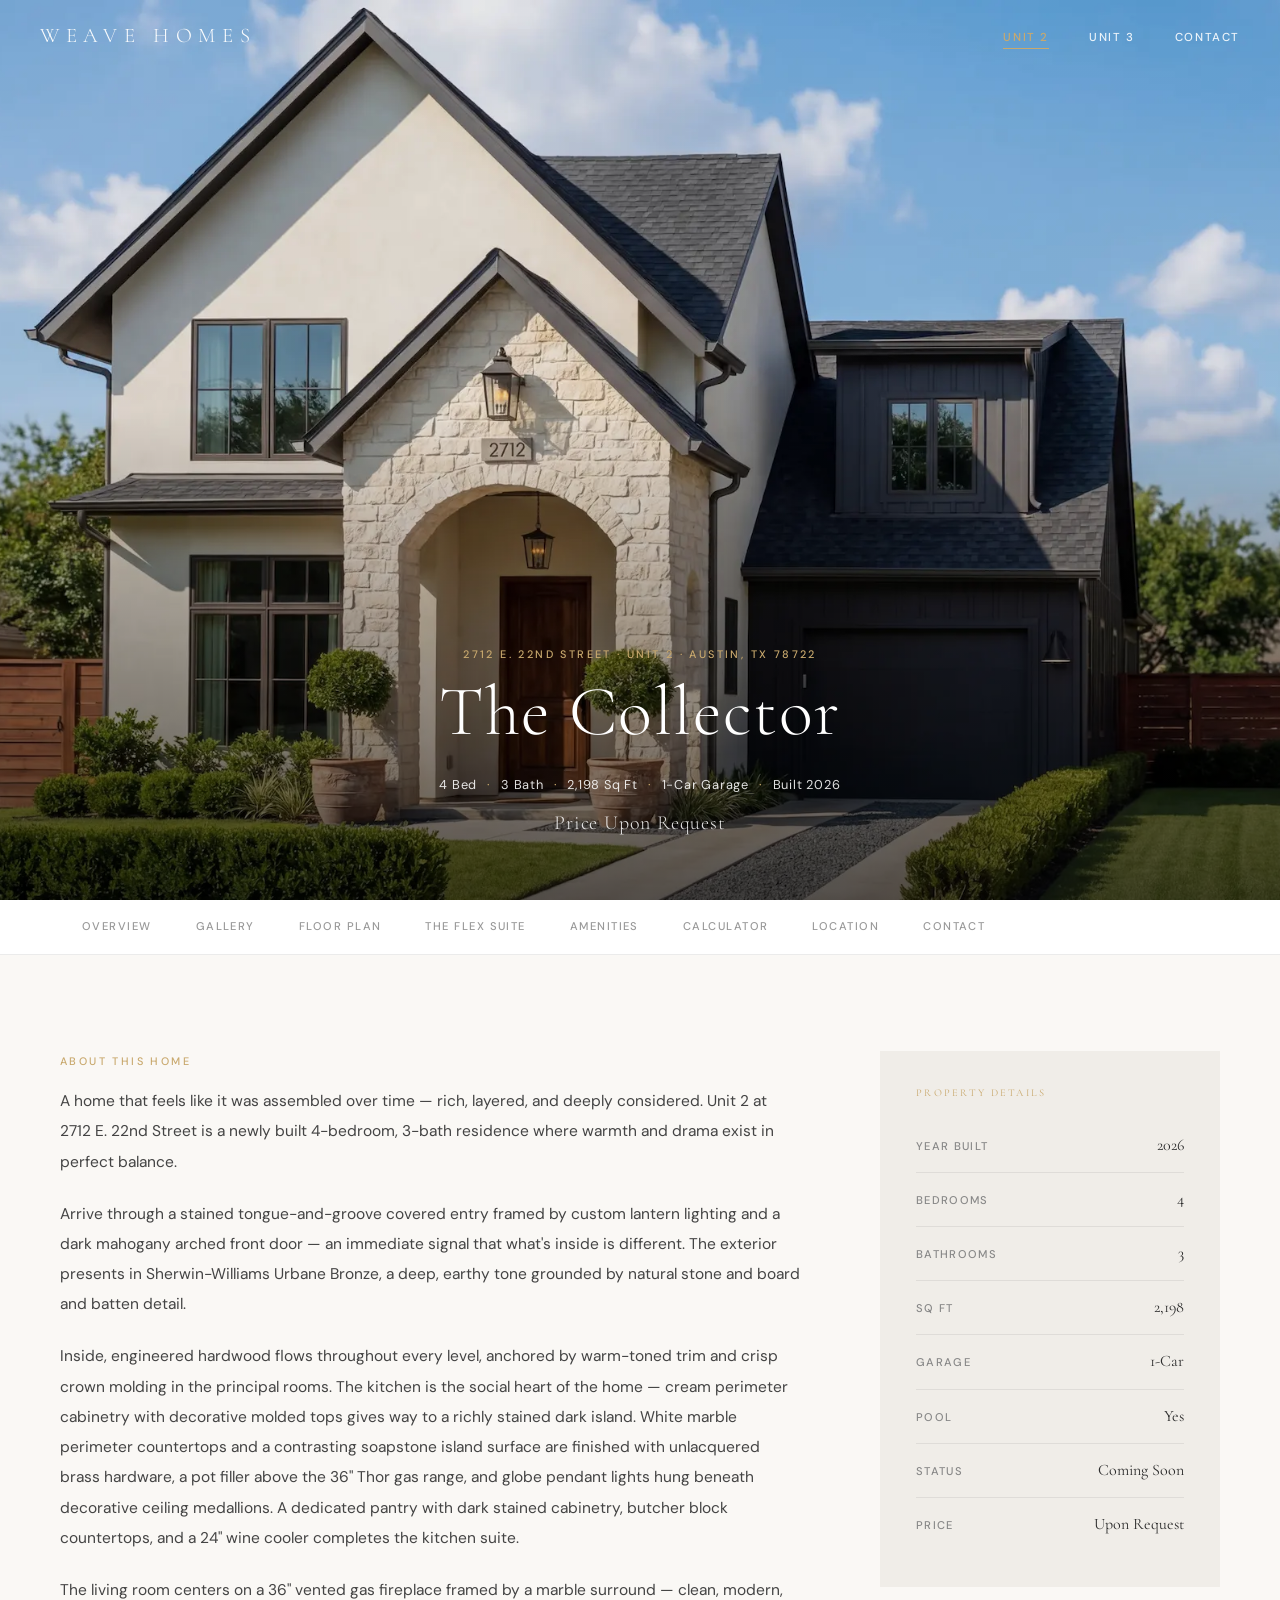
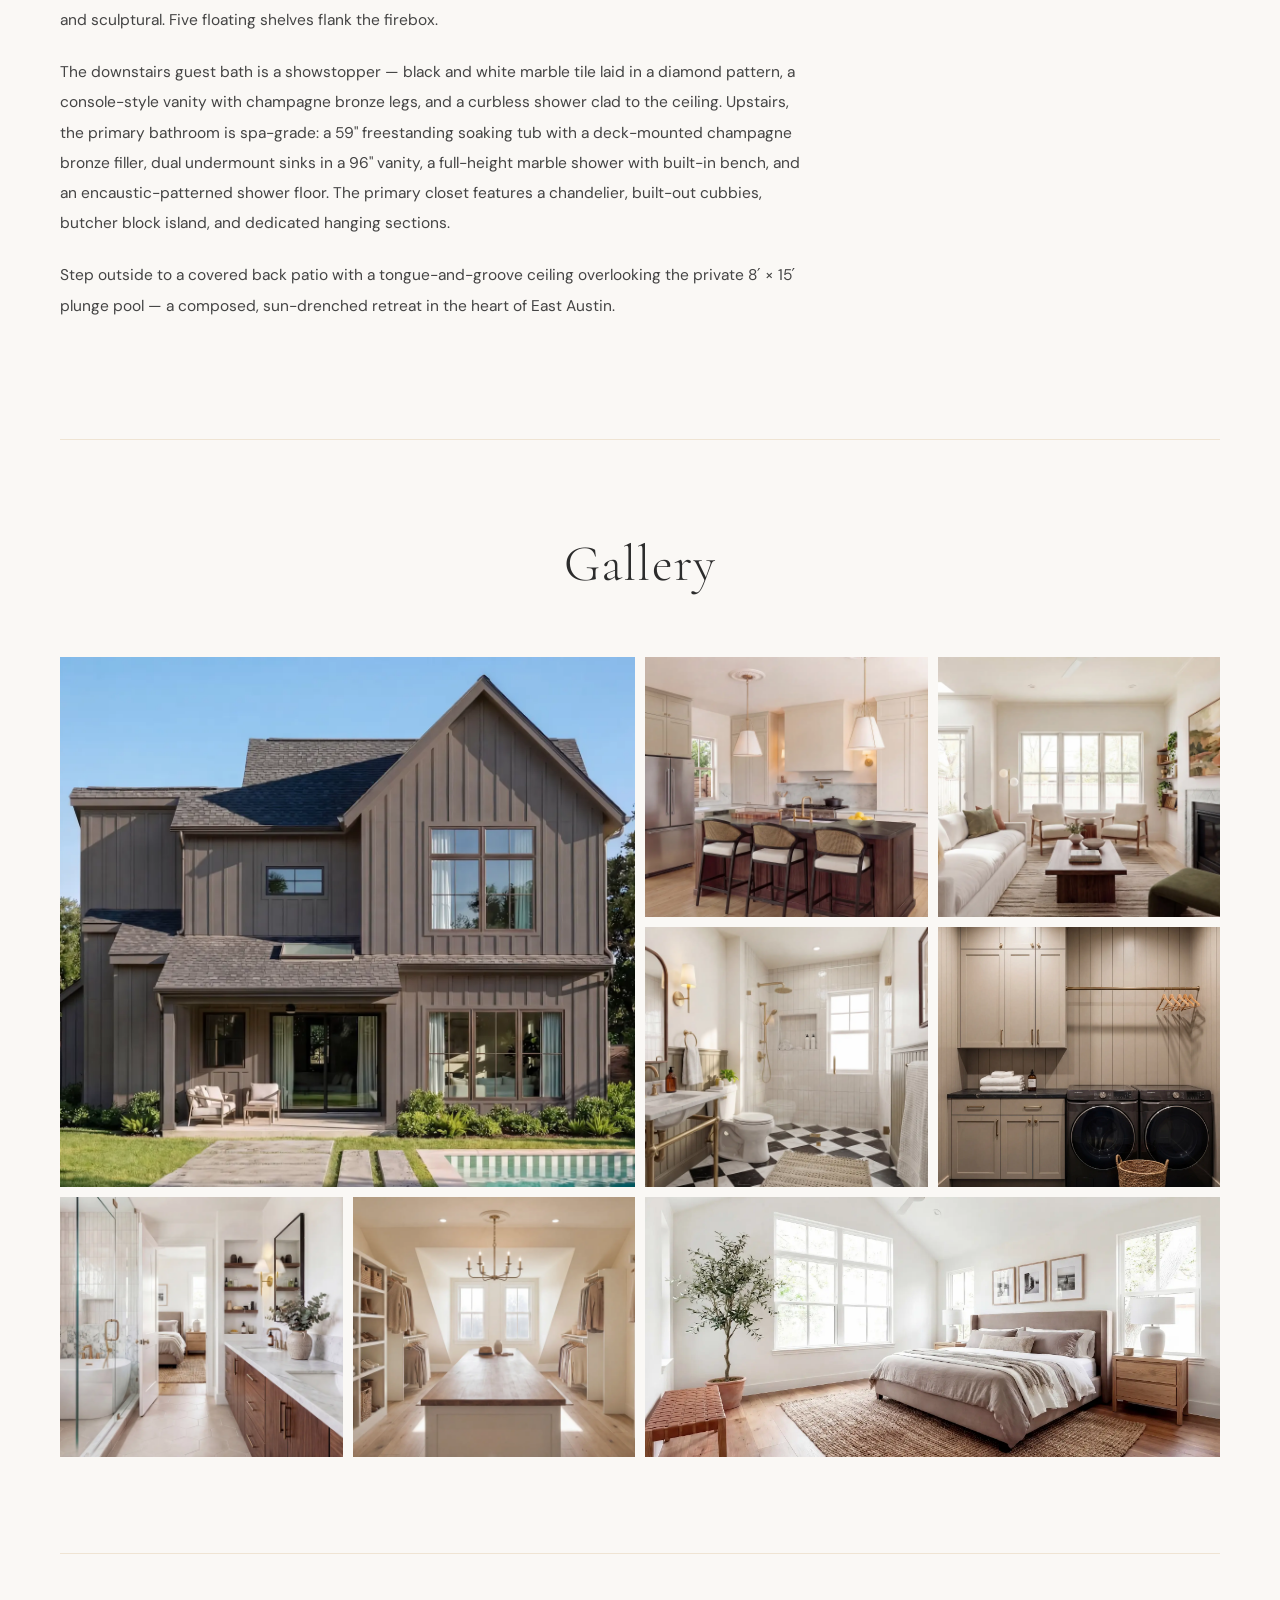
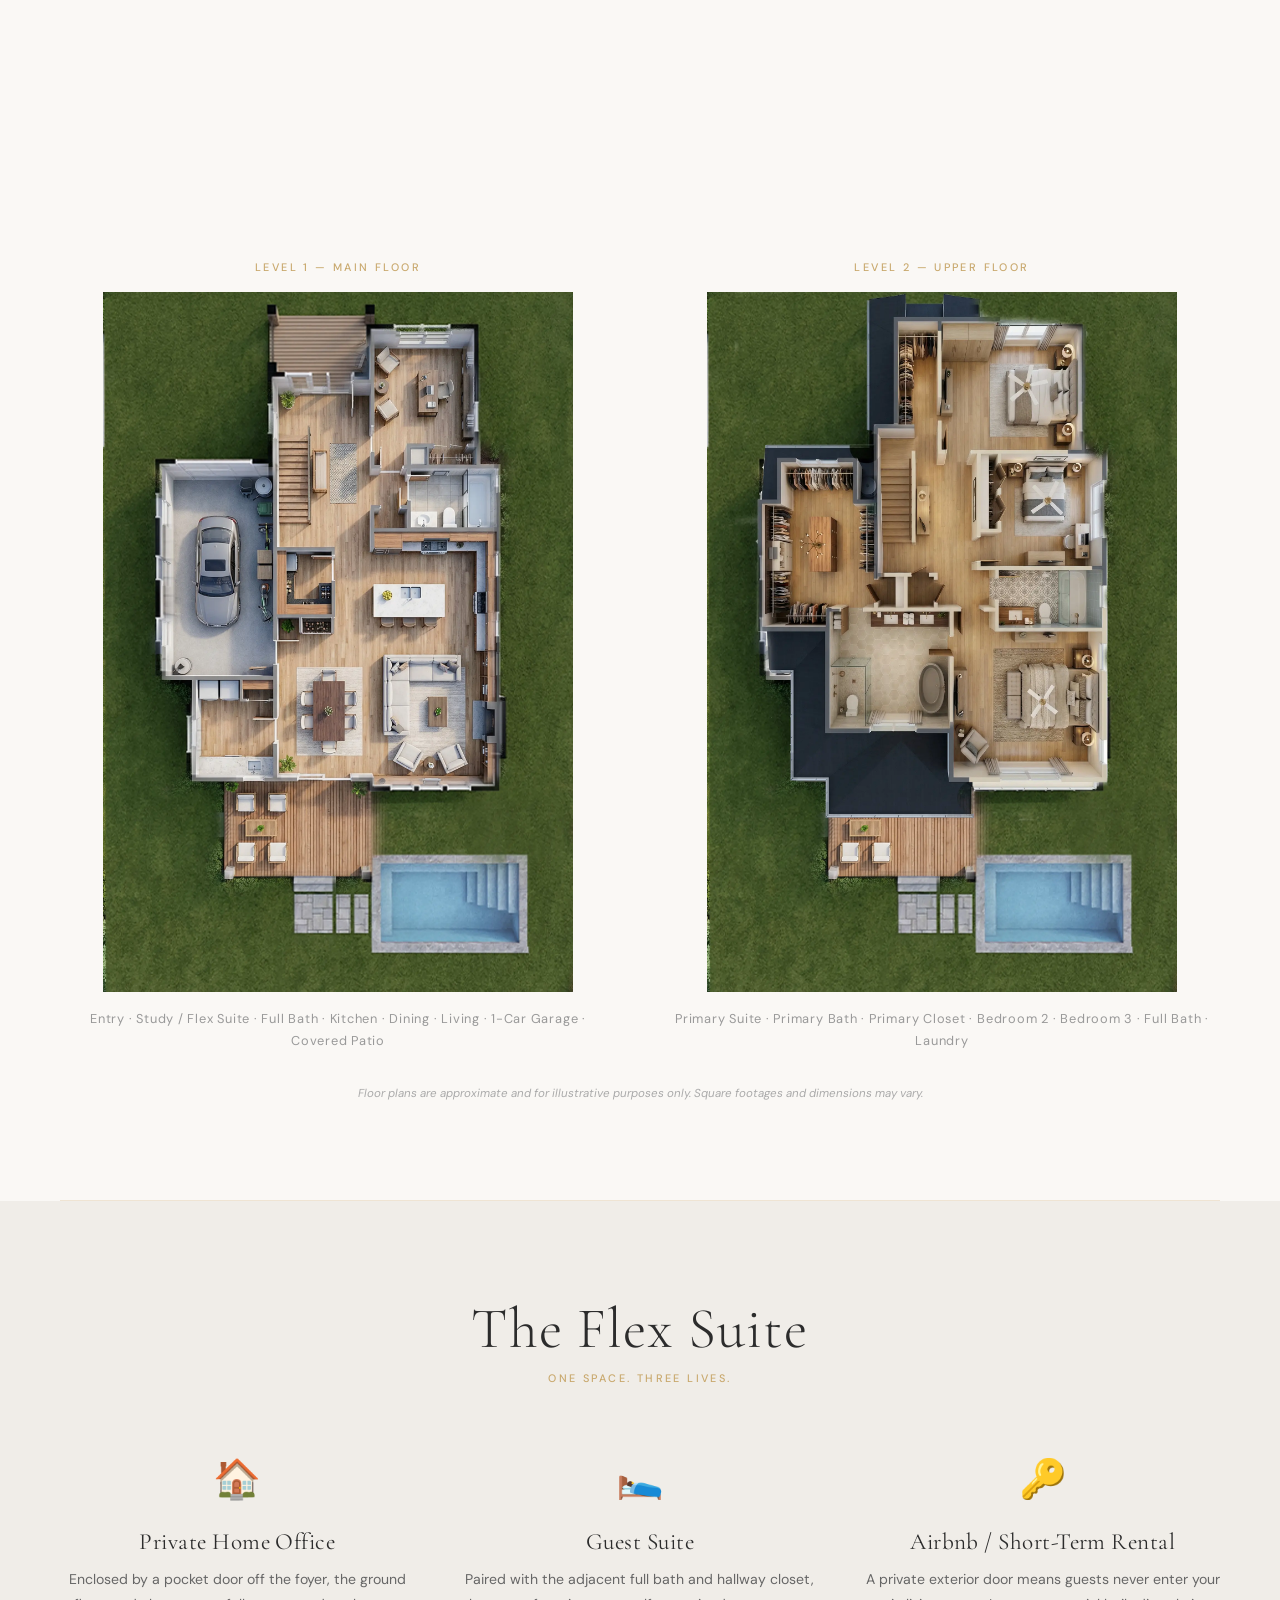
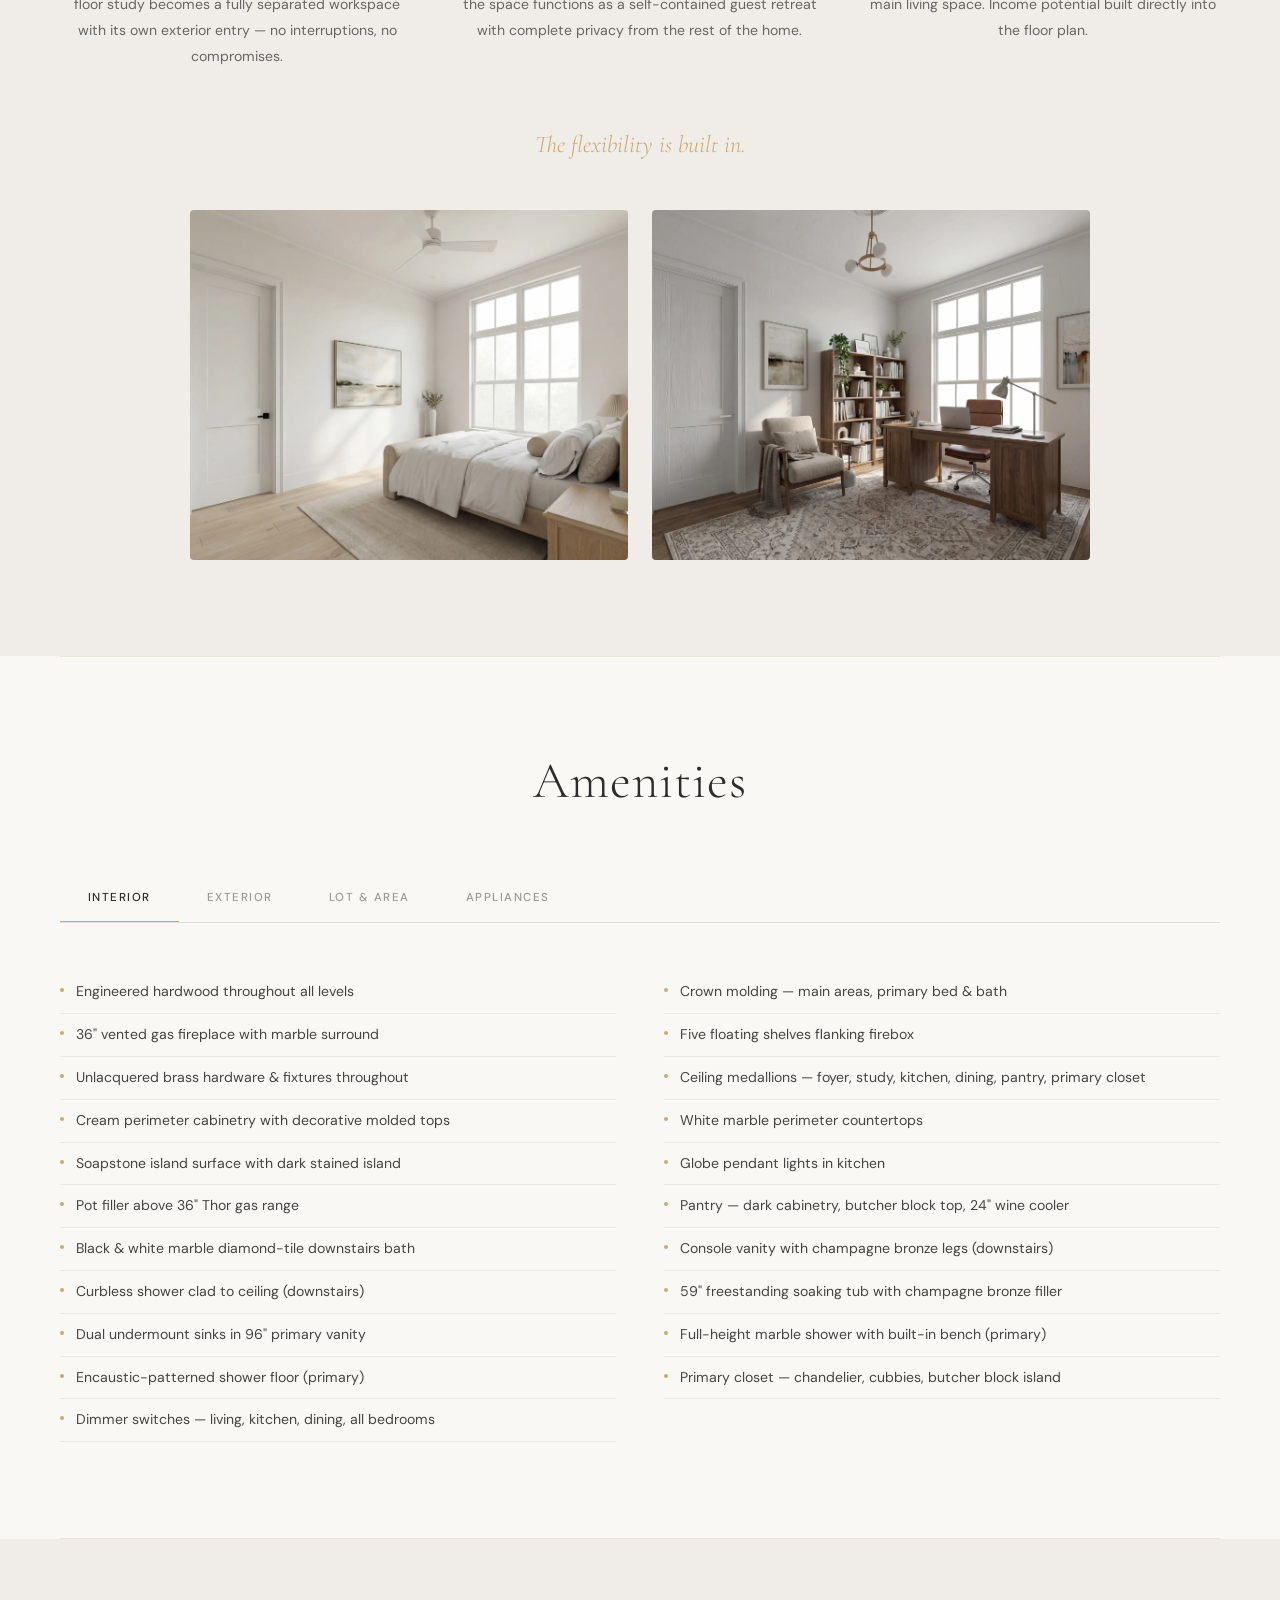
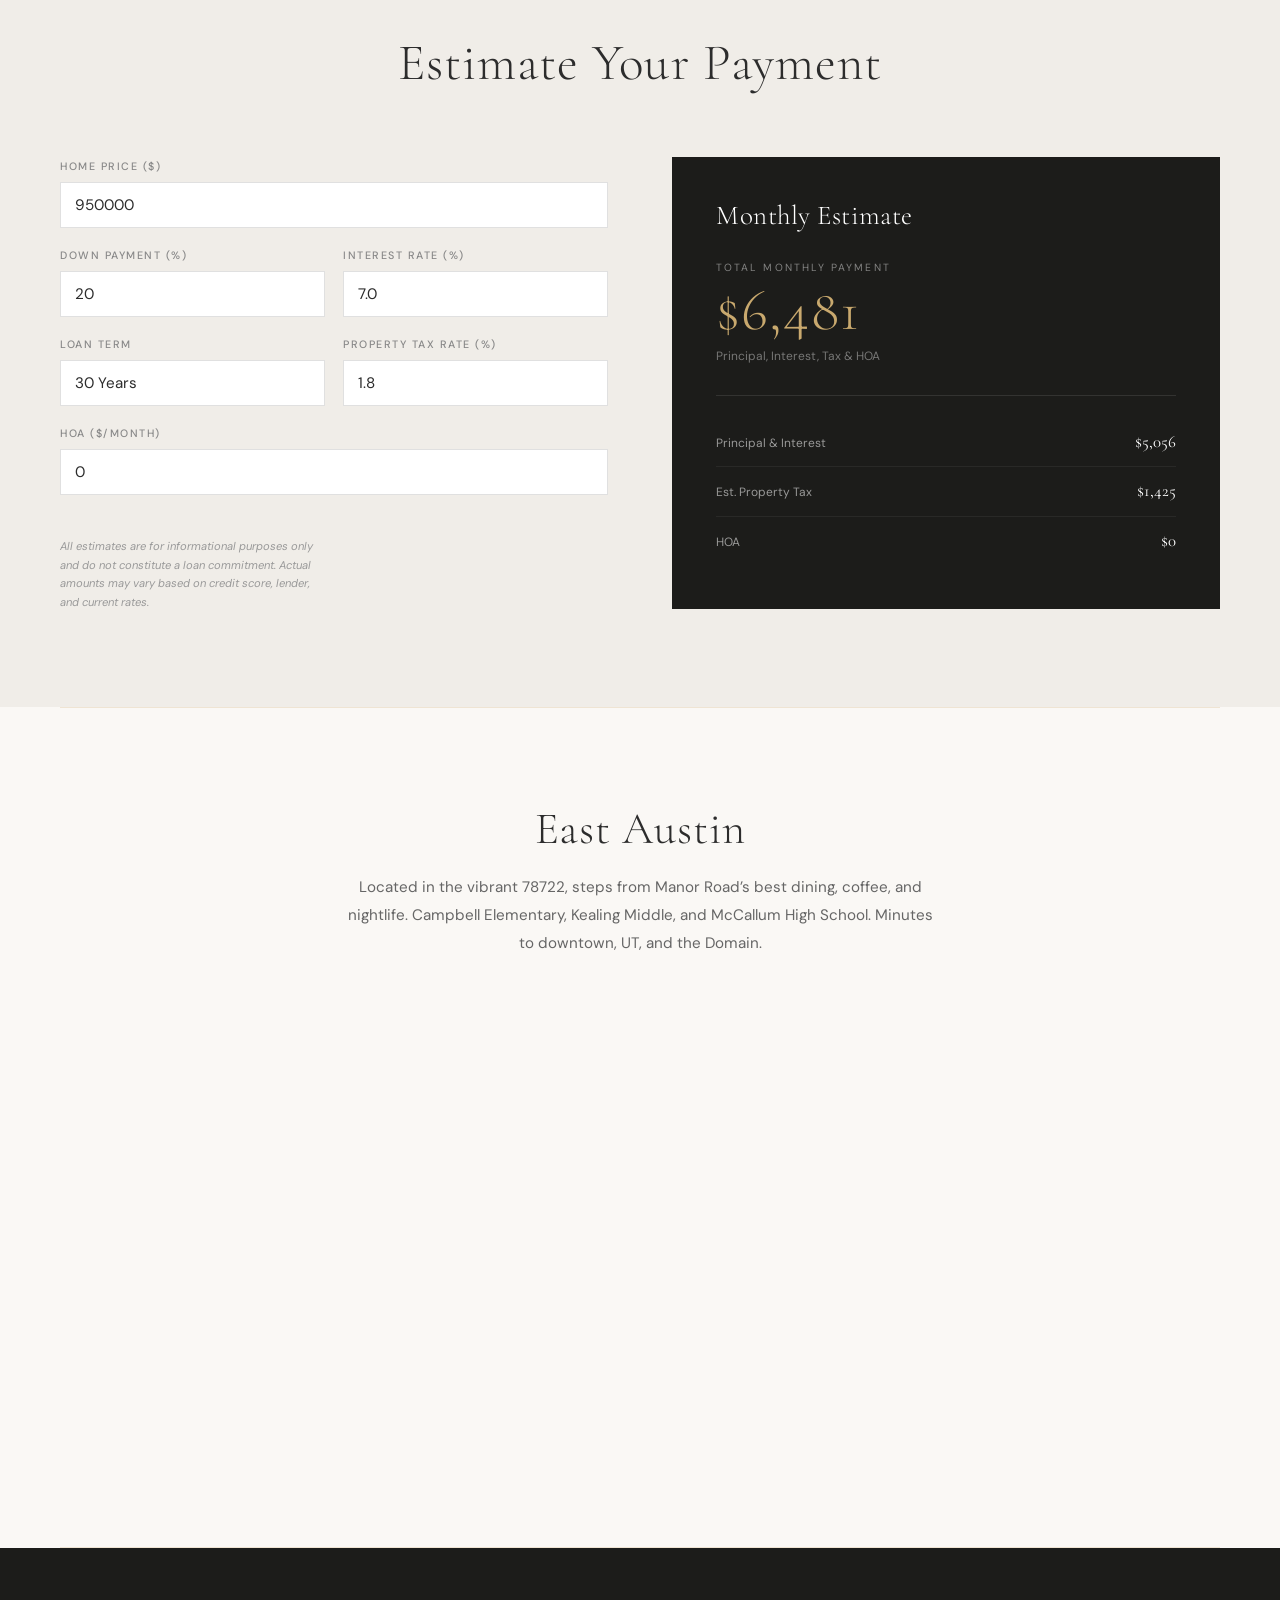
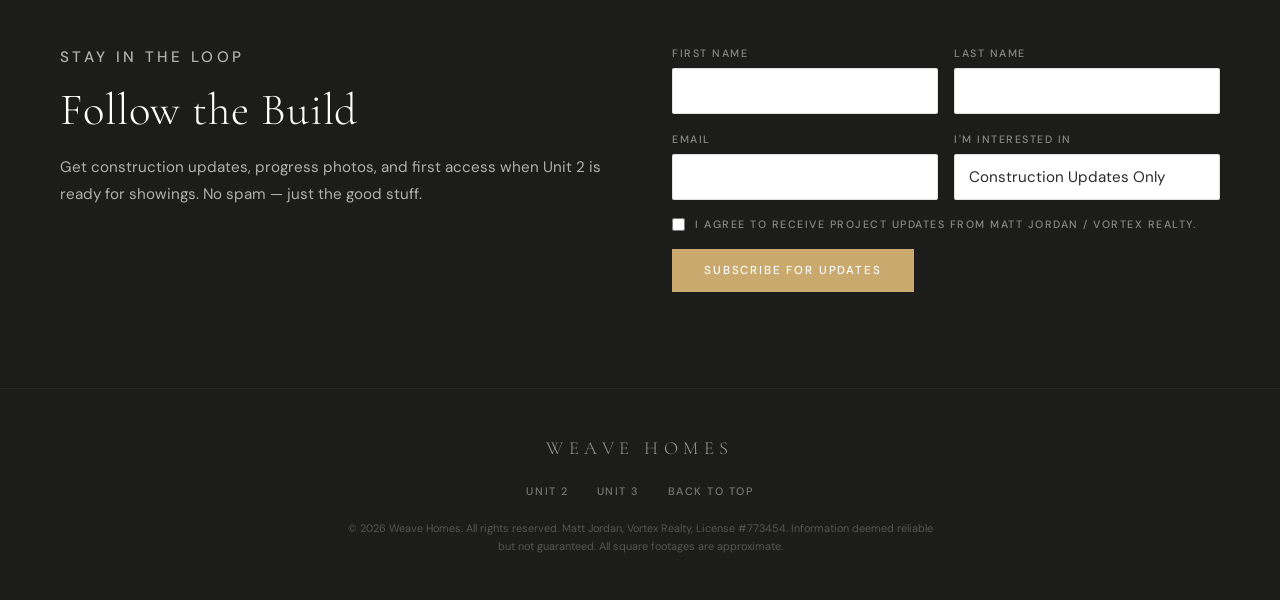
==== commit 115cab53: "Add Google Analytics tracking (G-LDSJNLS9MR) Co-Authored-By: Claude Opus 4.7 (1M context) <noreply@a" ====
--- a/unit-2.html
+++ b/unit-2.html
@@ -5,6 +5,15 @@
   <meta name="viewport" content="width=device-width, initial-scale=1.0">
   <title>Unit 2 — The Collector · 2712 E. 22nd Street, Austin TX</title>
   <meta name="description" content="Unit 2 at 2712 E. 22nd Street, Austin TX 78722. 4 bed · 3 bath · 2,198 sq ft · 1-car garage · plunge pool. Newly built 2026. Price Upon Request.">
+
+  <!-- Google tag (gtag.js) -->
+  <script async src="https://www.googletagmanager.com/gtag/js?id=G-LDSJNLS9MR"></script>
+  <script>
+    window.dataLayer = window.dataLayer || [];
+    function gtag(){dataLayer.push(arguments);}
+    gtag('js', new Date());
+    gtag('config', 'G-LDSJNLS9MR');
+  </script>
 
   <!-- Google Fonts -->
   <link rel="preconnect" href="https://fonts.googleapis.com">
